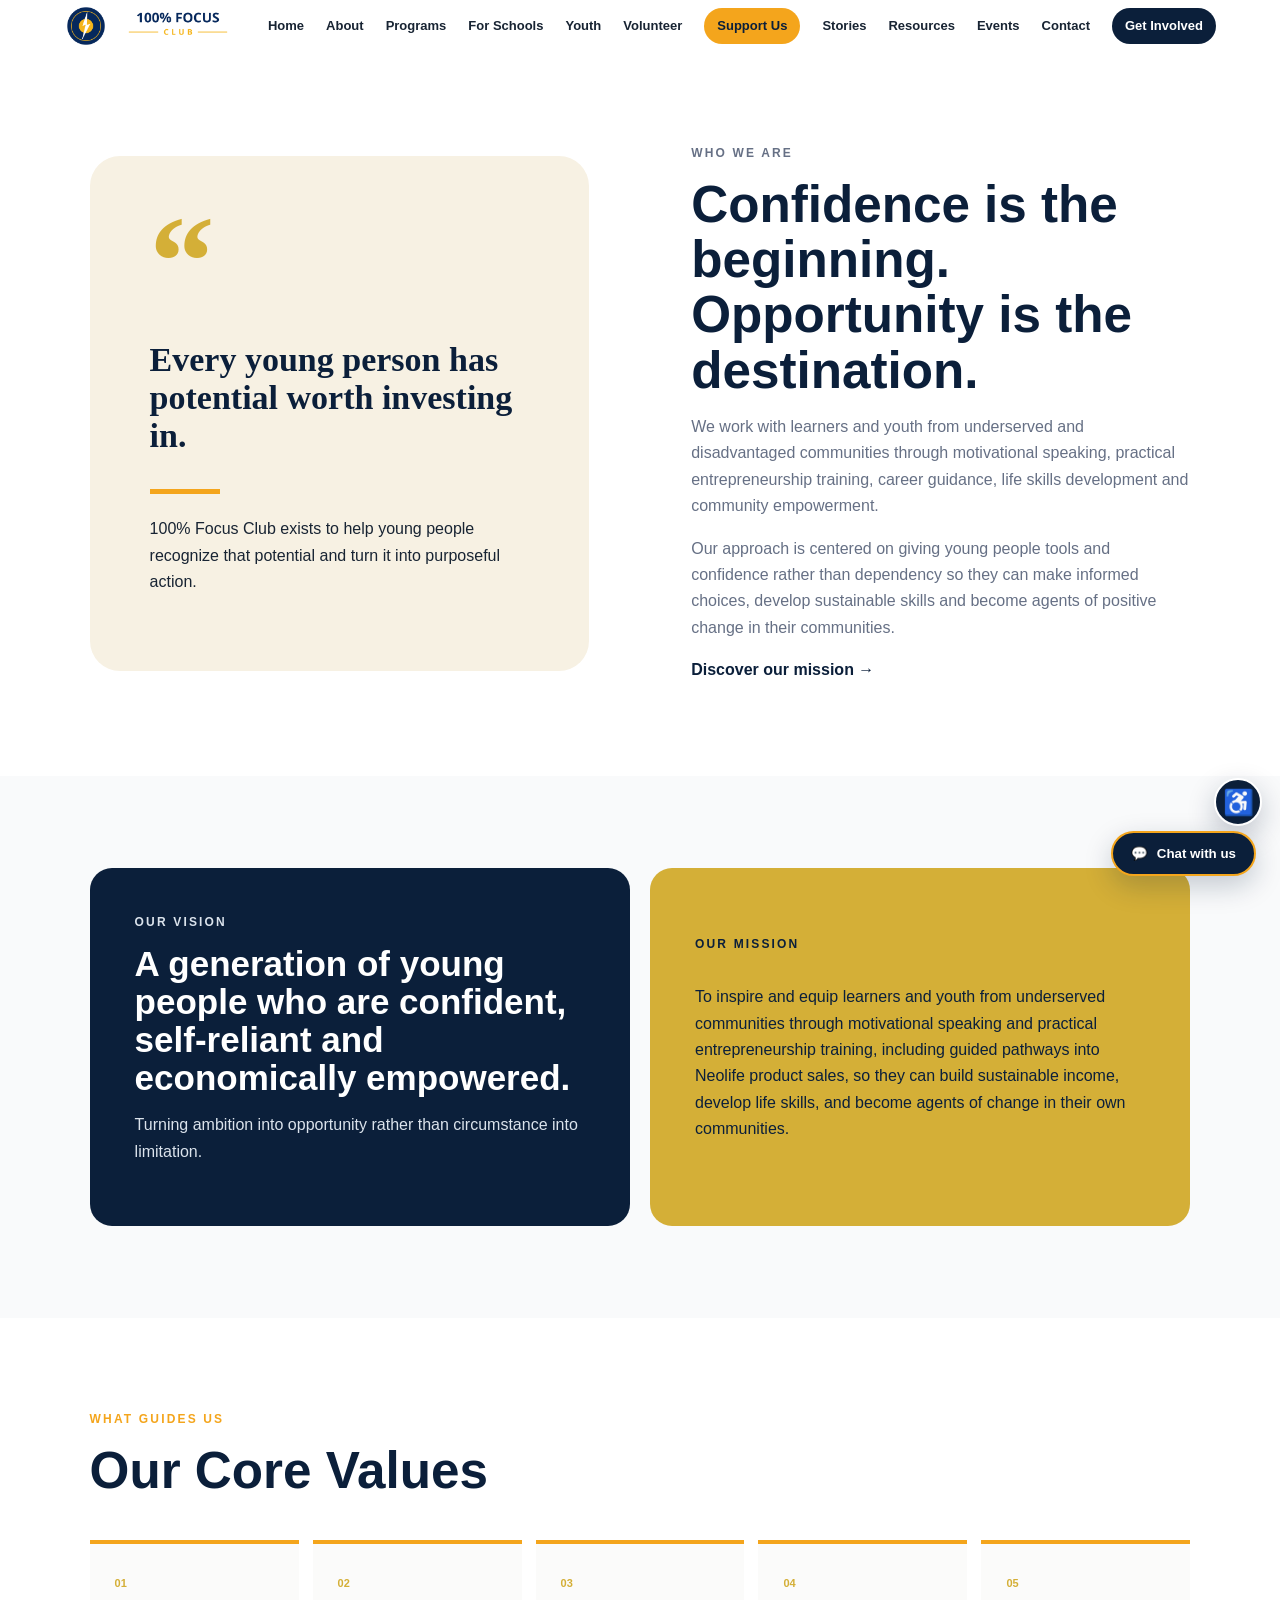
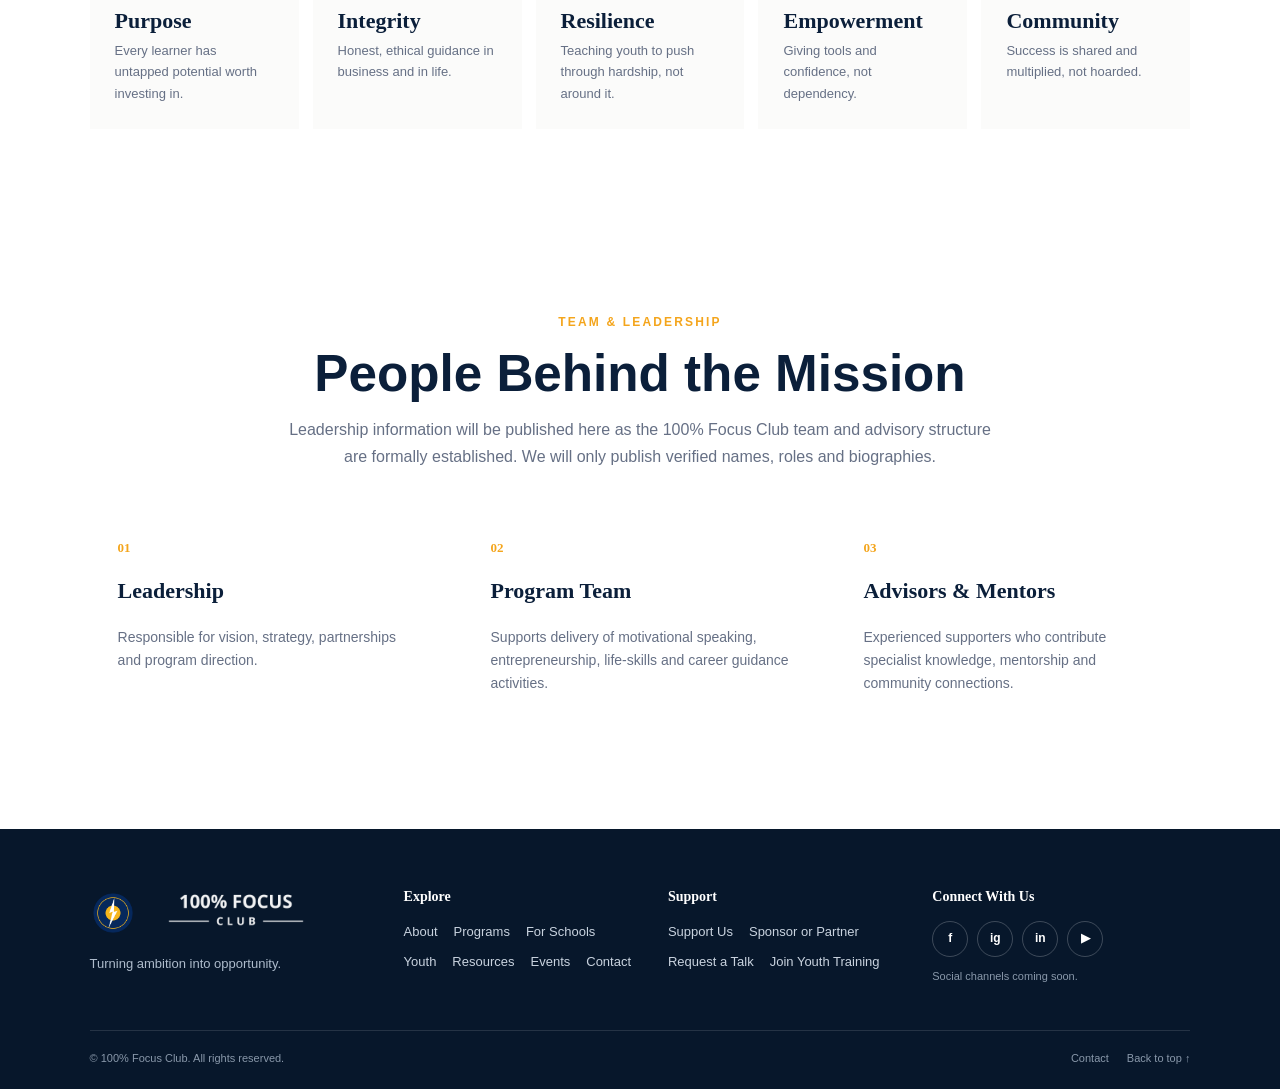
==== about.html @ a6eca2b7 "Add official Facebook profile link" ====
<!doctype html><html lang="en"><head><meta charset="utf-8"><meta name="viewport" content="width=device-width, initial-scale=1"><meta name="description" content="Learn about 100% Focus Club, our vision, mission and values, and how we support learners and youth from underserved communities."><meta name="theme-color" content="#0B1F3A"><meta name="robots" content="index,follow"><link rel="canonical" href="https://100percentfocusclub.org/about"><meta property="og:type" content="website"><meta property="og:site_name" content="100% Focus Club"><meta property="og:title" content="About 100% Focus Club | Vision, Mission &amp; Values"><meta property="og:description" content="Learn about 100% Focus Club, our vision, mission and values, and how we support learners and youth from underserved communities."><meta property="og:url" content="https://100percentfocusclub.org/about"><meta property="og:image" content="https://100percentfocusclub.org/100_Focus_Club_Emblem_Transparent.png"><meta property="og:image:alt" content="100% Focus Club emblem"><meta name="twitter:card" content="summary"><meta name="twitter:title" content="About 100% Focus Club | Vision, Mission &amp; Values"><meta name="twitter:description" content="Learn about 100% Focus Club, our vision, mission and values, and how we support learners and youth from underserved communities."><meta name="twitter:image" content="https://100percentfocusclub.org/100_Focus_Club_Emblem_Transparent.png"><meta name="robots" content="index,follow"><link rel="canonical" href="https://100percentfocusclub.org/about"><meta property="og:type" content="website"><meta property="og:site_name" content="100% Focus Club"><meta property="og:title" content="About 100% Focus Club | Vision, Mission &amp; Values"><meta property="og:description" content="Learn about 100% Focus Club, our vision, mission and values, and how we support learners and youth from underserved communities."><meta property="og:url" content="https://100percentfocusclub.org/about"><meta property="og:image" content="https://100percentfocusclub.org/100_Focus_Club_Emblem_Transparent.png"><meta property="og:image:alt" content="100% Focus Club emblem"><meta name="twitter:card" content="summary"><meta name="twitter:title" content="About 100% Focus Club | Vision, Mission &amp; Values"><meta name="twitter:description" content="Learn about 100% Focus Club, our vision, mission and values, and how we support learners and youth from underserved communities."><meta name="twitter:image" content="https://100percentfocusclub.org/100_Focus_Club_Emblem_Transparent.png"><link rel="stylesheet" href="/styles.css"><link rel="icon" type="image/png" href="/100_Focus_Club_Emblem_Transparent.png"><link rel="apple-touch-icon" href="/100_Focus_Club_Emblem_Transparent.png"><title>About 100% Focus Club | Vision, Mission & Values</title></head><body><a class="skip-link" href="#main-content">Skip to main content</a><header class="site-header" id="top"><a class="brand" href="/" aria-label="100% Focus Club home"><img class="brand-emblem" src="/100_Focus_Club_Emblem_Transparent.png" alt="" /><span class="brand-wordmark"><img src="/100_Focus_Club_Wordmark_Transparent.png" alt="100% Focus Club" /></span></a><button class="menu-toggle" aria-label="Open navigation" aria-expanded="false">☰</button><nav class="nav" aria-label="Primary navigation"><a href="/">Home</a><a href="/about">About</a><a href="/programs">Programs</a><a href="/schools">For Schools</a><a href="/youth">Youth</a><a href="/volunteer">Volunteer</a><a class="nav-support" href="/support">Support Us</a><a href="/stories">Stories</a><a href="/resources">Resources</a><a href="/events">Events</a><a href="/contact">Contact</a><a class="nav-cta" href="/contact">Get Involved</a></nav></header><main id="main-content" tabindex="-1"><section class="about section" id="about">
  <div class="about-visual"><div class="quote-mark">“</div><h3>Every young person has potential worth investing in.</h3><div class="accent-line"></div><p>100% Focus Club exists to help young people recognize that potential and turn it into purposeful action.</p></div>
  <div class="about-copy"><p class="eyebrow">WHO WE ARE</p><h2>Confidence is the beginning. Opportunity is the destination.</h2><p>We work with learners and youth from underserved and disadvantaged communities through motivational speaking, practical entrepreneurship training, career guidance, life skills development and community empowerment.</p><p>Our approach is centered on giving young people tools and confidence rather than dependency so they can make informed choices, develop sustainable skills and become agents of positive change in their communities.</p><a class="text-link" href="#mission">Discover our mission →</a></div>
</section><section class="mission section" id="mission">
  <div class="mission-card"><p class="eyebrow">OUR VISION</p><h2>A generation of young people who are confident, self-reliant and economically empowered.</h2><p>Turning ambition into opportunity rather than circumstance into limitation.</p></div>
  <div class="mission-card gold"><p class="eyebrow">OUR MISSION</p><p>To inspire and equip learners and youth from underserved communities through motivational speaking and practical entrepreneurship training, including guided pathways into Neolife product sales, so they can build sustainable income, develop life skills, and become agents of change in their own communities.</p></div>
</section><section class="values section"><div class="section-heading"><p class="eyebrow">WHAT GUIDES US</p><h2>Our Core Values</h2></div><div class="value-grid"><div><span>01</span><h3>Purpose</h3><p>Every learner has untapped potential worth investing in.</p></div><div><span>02</span><h3>Integrity</h3><p>Honest, ethical guidance in business and in life.</p></div><div><span>03</span><h3>Resilience</h3><p>Teaching youth to push through hardship, not around it.</p></div><div><span>04</span><h3>Empowerment</h3><p>Giving tools and confidence, not dependency.</p></div><div><span>05</span><h3>Community</h3><p>Success is shared and multiplied, not hoarded.</p></div></div></section><section class="section" id="team"><div class="section-heading centered"><p class="eyebrow">TEAM &amp; LEADERSHIP</p><h2>People Behind the Mission</h2><p>Leadership information will be published here as the 100% Focus Club team and advisory structure are formally established. We will only publish verified names, roles and biographies.</p></div><div class="program-grid"><article><div class="program-number">01</div><h3>Leadership</h3><p>Responsible for vision, strategy, partnerships and program direction.</p></article><article><div class="program-number">02</div><h3>Program Team</h3><p>Supports delivery of motivational speaking, entrepreneurship, life-skills and career guidance activities.</p></article><article><div class="program-number">03</div><h3>Advisors &amp; Mentors</h3><p>Experienced supporters who contribute specialist knowledge, mentorship and community connections.</p></article></div></section></main><div class="accessibility-widget" aria-label="Accessibility tools">
  <button class="accessibility-toggle" type="button" aria-label="Open accessibility options" aria-expanded="false" aria-controls="accessibility-panel" title="Accessibility options">♿</button>
  <div class="accessibility-panel" id="accessibility-panel" role="dialog" aria-modal="false" aria-labelledby="accessibility-title" hidden>
    <div class="accessibility-panel-header">
      <strong id="accessibility-title">Accessibility options</strong>
      <button type="button" class="accessibility-close" aria-label="Close accessibility options">×</button>
    </div>
    <p id="accessibility-help">Choose display settings that make the website easier for you to read and use. Your choices are saved on this device.</p>
    <div class="accessibility-controls">
      <button type="button" data-a11y="text-larger" aria-pressed="false">Larger text</button>
      <button type="button" data-a11y="high-contrast" aria-pressed="false">High contrast</button>
      <button type="button" data-a11y="underline-links" aria-pressed="false">Underline links</button>
      <button type="button" data-a11y="reduce-motion" aria-pressed="false">Reduce motion</button>
      <button type="button" data-a11y="text-spacing" aria-pressed="false">Text spacing</button>
      <button type="button" data-a11y="grayscale" aria-pressed="false">Grayscale</button>
      <button type="button" data-a11y="large-cursor" aria-pressed="false">Large cursor</button>
      <button type="button" data-a11y="focus-highlight" aria-pressed="false">Focus highlight</button>
      <button type="button" data-a11y="reset">Reset all</button>
    </div>
  </div>
</div><a class="floating-support" href="/support" aria-label="Support 100% Focus Club">Support Us</a><footer><div class="footer-main"><div class="footer-brand"><div class="footer-logo"><img class="footer-emblem" src="100_Focus_Club_Emblem_Transparent.png" alt="" aria-hidden="true"><img class="footer-wordmark" src="100_Focus_Club_Wordmark_Transparent.png" alt="100% Focus Club"></div><p>Turning ambition into opportunity.</p></div><div class="footer-column"><h3>Explore</h3><div class="footer-links"><a href="/about">About</a><a href="/programs">Programs</a><a href="/schools">For Schools</a><a href="/youth">Youth</a><a href="/resources">Resources</a><a href="/events">Events</a><a href="/contact">Contact</a></div></div><div class="footer-column"><h3>Support</h3><div class="footer-links"><a href="/support">Support Us</a><a href="/support">Sponsor or Partner</a><a href="/schools">Request a Talk</a><a href="/youth">Join Youth Training</a></div></div><div class="footer-column social-column"><h3>Connect With Us</h3><div class="social-links" aria-label="Social media"><a href="https://www.facebook.com/profile.php?id=61593097517740" aria-label="Facebook" target="_blank" rel="noopener noreferrer">f</a><a href="#" aria-label="Instagram">ig</a><a href="#" aria-label="LinkedIn">in</a><a href="#" aria-label="YouTube">▶</a></div><p class="social-note">Social channels coming soon.</p></div></div><div class="footer-bottom"><span>© 100% Focus Club. All rights reserved.</span><div><a href="/contact">Contact</a><a href="/">Back to top ↑</a></div></div></footer><script src="/script.js"></script></body></html>
---- styles.css ----
:root{--navy:#0B1F3A;--navy2:#132E50;--amber:#F4A51C;--gold:#D4AF37;--cream:#F7F1E3;--white:#fff;--ink:#182433;--muted:#667085;--line:#e7e0d3;--radius:22px;--shadow:0 18px 50px rgba(11,31,58,.10)}*{box-sizing:border-box}html{scroll-behavior:smooth;overflow-x:clip}body{margin:0;max-width:100%;overflow-x:clip;font-family:Inter,Arial,sans-serif;color:var(--ink);background:#fff;line-height:1.65}a{text-decoration:none;color:inherit}.site-header{position:sticky;top:0;z-index:20;display:flex;align-items:center;justify-content:space-between;padding:4px 5vw;background:rgba(255,255,255,.96);backdrop-filter:blur(14px);border-bottom:0}.brand{display:flex;align-items:center;gap:4px;min-width:0}.brand-wordmark{display:flex;align-items:center}.brand-wordmark img{width:132px;height:auto;display:block}.brand-emblem{width:44px;height:44px;object-fit:contain;display:block}.nav{display:flex;align-items:center;gap:22px;font-size:13px;font-weight:600}.nav a:hover{color:var(--amber)}.nav-support{padding:7px 13px;background:var(--amber);color:var(--navy)!important;border-radius:999px}.nav-support:hover{color:var(--navy)!important;box-shadow:0 6px 16px rgba(244,165,28,.28)}.nav-cta{padding:7px 13px;background:var(--navy);color:#fff!important;border-radius:999px}.menu-toggle{display:none;border:0;background:none;font-size:25px;color:var(--navy)}.hero{min-height:690px;padding:75px 7vw 70px;display:grid;grid-template-columns:1.08fr .92fr;align-items:center;gap:5vw;background:linear-gradient(135deg,var(--cream) 0%,#fff 65%);overflow:hidden}.eyebrow{font-size:12px;letter-spacing:.18em;font-weight:800;color:var(--amber);margin:0 0 13px}.hero h1,.section h2{font-family:Montserrat,Inter,sans-serif;color:var(--navy);line-height:1.08;margin:0}.hero h1{font-size:clamp(48px,6vw,84px);letter-spacing:-.04em}.hero h1 span{color:var(--amber)}.hero-text{max-width:650px;font-size:18px;color:#4f5d70;margin:24px 0}.hero-actions{display:flex;flex-wrap:wrap;gap:12px}.btn{display:inline-flex;align-items:center;justify-content:center;border:0;cursor:pointer;font:700 14px Inter;padding:14px 20px;border-radius:999px;transition:.2s transform,.2s box-shadow}.btn:hover{transform:translateY(-2px);box-shadow:0 10px 25px rgba(11,31,58,.14)}.btn-primary{background:var(--navy);color:#fff}.btn-secondary{background:var(--amber);color:var(--navy)}.btn-outline{border:2px solid var(--navy);color:var(--navy);background:transparent}.btn-cream{background:var(--cream);color:var(--navy)}.btn-gold{background:var(--gold);color:var(--navy)}.btn-outline-light{border:2px solid rgba(255,255,255,.7);color:#fff}.hero-note{font-size:12px;color:#788494;margin-top:18px}.hero-art{position:relative;min-height:480px;display:grid;place-items:center}.hero-art>img{position:relative;width:min(65%,370px);z-index:2;filter:drop-shadow(0 20px 25px rgba(11,31,58,.15))}.ring{position:absolute;border-radius:50%;border:1px solid rgba(212,175,55,.35)}.ring-one{width:470px;height:470px}.ring-two{width:350px;height:350px;border-color:rgba(244,165,28,.35)}.impact-badge{position:absolute;z-index:3;right:5%;bottom:9%;background:var(--navy);color:#fff;border-radius:18px;padding:16px 20px;box-shadow:var(--shadow);display:flex;gap:12px;align-items:center}.impact-badge strong{font:800 30px Montserrat;color:var(--amber)}.impact-badge span{font-size:10px;line-height:1.3;letter-spacing:.12em}.section{padding:92px 7vw}.section-heading{max-width:720px;margin-bottom:42px}.centered{text-align:center;margin-left:auto;margin-right:auto}.section h2{font-size:clamp(34px,4vw,55px)}.section-heading>p:last-child{color:var(--muted)}.pathways{background:var(--navy);color:#fff}.pathways h2{color:#fff}.pathways .section-heading>p:last-child{color:#c6cfda}.path-grid{display:grid;grid-template-columns:repeat(3,1fr);gap:20px}.path-card{padding:32px;border-radius:var(--radius);min-height:340px;display:flex;flex-direction:column;box-shadow:0 16px 40px rgba(0,0,0,.13)}.path-card.school{background:#fff;color:var(--ink)}.path-card.youth{background:var(--amber);color:var(--navy)}.path-card.support{background:var(--cream);color:var(--ink)}.path-icon{font:800 14px Montserrat;letter-spacing:.1em;opacity:.55}.card-kicker{font-size:11px;letter-spacing:.15em;font-weight:800;margin-top:50px}.path-card h3{font:700 27px Montserrat;line-height:1.15;margin:7px 0 12px}.path-card p:not(.card-kicker){font-size:14px;opacity:.82}.path-card a{font-weight:800;margin-top:auto}.path-card a span{margin-left:8px}.support-spotlight{display:grid;grid-template-columns:1.05fr .95fr;gap:45px;align-items:center;background:var(--cream)}.support-spotlight-copy{max-width:650px}.support-spotlight-copy h2{margin-bottom:18px}.support-spotlight-copy>p:not(.eyebrow){color:var(--muted);margin-bottom:25px}.support-options{display:grid;grid-template-columns:1fr;gap:12px}.support-options>div{background:#fff;border-left:4px solid var(--amber);padding:18px 20px;border-radius:14px;box-shadow:0 10px 28px rgba(11,31,58,.07)}.support-options span{font:800 11px Montserrat;color:var(--gold)}.support-options h3{font:700 18px Montserrat;color:var(--navy);margin:5px 0}.support-options p{font-size:13px;color:var(--muted);margin:0}.about{display:grid;grid-template-columns:1fr 1fr;gap:8vw;align-items:center}.about-visual{background:var(--cream);border-radius:30px;padding:60px;min-height:410px;position:relative;overflow:hidden}.quote-mark{font:900 130px Georgia;color:var(--gold);line-height:.7}.about-visual h3{font:700 34px Montserrat;color:var(--navy);max-width:480px}.accent-line{width:70px;height:5px;background:var(--amber);margin:22px 0}.about-copy p{color:var(--muted)}.text-link{font-weight:800;color:var(--navy)}.mission{display:grid;grid-template-columns:1fr 1fr;gap:20px;background:#f9fafb}.mission-card{padding:45px;background:var(--navy);color:#fff;border-radius:var(--radius)}.mission-card h2{color:#fff;font-size:35px}.mission-card p{color:#dbe3ec}.mission-card.gold{background:var(--gold);color:var(--navy);display:flex;flex-direction:column;justify-content:center}.mission-card.gold p{color:var(--navy)}.values{background:#fff}.value-grid{display:grid;grid-template-columns:repeat(5,1fr);gap:14px}.value-grid>div{padding:25px;border-top:4px solid var(--amber);background:#fbfbfa}.value-grid span{font-size:11px;font-weight:800;color:var(--gold)}.value-grid h3{font:700 22px Montserrat;color:var(--navy);margin:12px 0 6px}.value-grid p{font-size:13px;color:var(--muted);margin:0}.programs{background:var(--cream)}.program-grid{display:grid;grid-template-columns:repeat(3,1fr);gap:18px}.program-grid article{background:#fff;padding:28px;border-radius:18px;min-height:220px}.program-number{font:800 13px Montserrat;color:var(--amber)}.program-grid h3{font:700 22px Montserrat;color:var(--navy)}.program-grid p{font-size:14px;color:var(--muted)}.how{background:#fff}.steps{display:grid;grid-template-columns:repeat(3,1fr);gap:20px}.steps>div{padding:30px;border-left:3px solid var(--amber);background:#fafafa}.steps b{font:800 28px Montserrat;color:var(--gold)}.steps h3{font:700 24px Montserrat;color:var(--navy);margin:10px 0}.steps p{color:var(--muted)}.impact{display:grid;grid-template-columns:1fr 1fr;gap:5vw;background:var(--navy);color:#fff;align-items:center}.impact h2{color:#fff}.impact p:not(.eyebrow){color:#c7d1dc}.impact-boxes{display:grid;grid-template-columns:repeat(3,1fr);gap:10px}.impact-boxes div{padding:25px 12px;text-align:center;border:1px solid rgba(255,255,255,.13);border-radius:15px}.impact-boxes strong{display:block;font:800 36px Montserrat;color:var(--amber)}.impact-boxes span{font-size:11px;color:#d7dfe7}.forms{background:#f9fafb}.form-grid{display:grid;grid-template-columns:repeat(3,minmax(0,1fr));gap:24px;align-items:stretch;width:100%}.form-grid .interest-form{min-width:0}.interest-form,.contact-form{background:#fff;padding:28px;border-radius:20px;box-shadow:var(--shadow);display:flex;flex-direction:column;gap:12px}.interest-form h3{font:700 21px Montserrat;color:var(--navy);margin:0 0 8px}.interest-form input,.interest-form select,.interest-form textarea,.contact-form input,.contact-form textarea{width:100%;border:1px solid #dfe4ea;border-radius:12px;padding:13px 14px;font:14px Inter;background:#fff}.interest-form textarea,.contact-form textarea{min-height:105px;resize:vertical}.consent{font-size:11px;color:var(--muted);display:flex;gap:8px;align-items:flex-start}.consent input{margin-top:3px}.form-status{font-size:12px;min-height:18px;margin:0}.cta{background:var(--amber);display:flex;justify-content:space-between;align-items:center;gap:30px}.cta h2{max-width:700px}.cta-actions{display:flex;flex-wrap:wrap;justify-content:flex-end;gap:10px}.contact{display:grid;grid-template-columns:1fr 1fr;gap:7vw}.contact-form{box-shadow:none;border:1px solid var(--line)}.floating-support{display:none}.partners{background:#fff}.partner-grid{display:grid;grid-template-columns:repeat(4,1fr);gap:16px}.partner-card{padding:28px 24px;border:1px solid var(--line);border-radius:18px;background:#fbfbfa;min-height:210px}.partner-card span{font:800 12px Montserrat;color:var(--gold)}.partner-card h3{font:700 20px Montserrat;color:var(--navy);margin:12px 0 8px}.partner-card p{font-size:13px;color:var(--muted);margin:0}.partners-action{text-align:center;margin-top:30px}footer{background:#07172b;color:#c9d3df;padding:58px 7vw 22px}.footer-main{max-width:1400px;margin:0 auto;display:grid;grid-template-columns:1.4fr 1.15fr 1.15fr 1.3fr;gap:36px;align-items:start;text-align:left}.footer-brand{min-width:0;display:flex;flex-direction:column;align-items:flex-start;padding-right:12px}.footer-logo{display:flex;align-items:center;justify-content:flex-start;gap:10px}.footer-wordmark{width:180px;filter:brightness(0) invert(1);opacity:.95}.footer-emblem{width:46px;height:46px;object-fit:contain}.footer-brand p{font-size:13px;color:#aebccc;margin-top:14px}.footer-column{display:flex;flex-direction:column;align-items:flex-start;min-width:0}.footer-column h3{font:700 14px Montserrat;color:#fff;margin:2px 0 16px}.footer-links{display:flex;flex-direction:row;flex-wrap:wrap;align-items:center;gap:8px 16px;font-size:13px}.footer-links a:hover{color:var(--amber)}.social-links{display:flex;justify-content:flex-start;gap:9px}.social-links a{width:36px;height:36px;border:1px solid rgba(255,255,255,.22);border-radius:50%;display:grid;place-items:center;font-size:12px;font-weight:800;color:#fff}.social-links a:hover{background:var(--amber);border-color:var(--amber);color:var(--navy)}.social-note{font-size:11px;color:#8998aa;margin:10px 0 0}.footer-bottom{max-width:1400px;margin:42px auto 0;padding-top:18px;border-top:1px solid rgba(255,255,255,.12);display:flex;justify-content:space-between;align-items:center;gap:20px;font-size:11px;color:#8998aa}.footer-bottom div{display:flex;gap:18px}.footer-bottom a:hover{color:var(--amber)}@media(max-width:850px){
.nav{gap:13px}
.support-spotlight{grid-template-columns:1fr}
.support-options{grid-template-columns:repeat(3,1fr)}
.nav a{font-size:12px}
.hero{grid-template-columns:1fr}
.hero-art{min-height:380px}
.path-grid,.program-grid{grid-template-columns:1fr 1fr}
.value-grid{grid-template-columns:repeat(3,1fr)}
.about,.mission,.impact,.contact{grid-template-columns:1fr}
.impact-boxes{max-width:650px}
.cta{display:block}
.cta-actions{justify-content:flex-start;margin-top:25px}
.footer-main{grid-template-columns:1fr 1fr}
.footer-bottom{margin-top:30px}
}

@media(max-width:720px){
.site-header{padding:6px 5vw}
.nav-support{padding:10px 14px;text-align:center}
.floating-support{display:flex;position:fixed;right:16px;bottom:16px;z-index:30;background:var(--amber);color:var(--navy);font-weight:800;font-size:13px;padding:12px 17px;border-radius:999px;box-shadow:0 10px 28px rgba(11,31,58,.22);border:2px solid #fff}
.floating-support:hover{color:var(--navy)}
.brand-wordmark img{width:112px}
.brand-emblem{width:36px;height:36px}
.menu-toggle{display:block}
.nav{display:none;position:absolute;top:100%;left:0;right:0;background:#fff;padding:18px 5vw;box-shadow:0 15px 25px rgba(0,0,0,.08);flex-direction:column;align-items:stretch}
.nav.open{display:flex}
.nav-cta{text-align:center}
.hero{padding:55px 6vw}
.hero h1{font-size:48px}
.hero-art{min-height:310px}
.ring-one{width:320px;height:320px}
.ring-two{width:245px;height:245px}
.hero-art>img{width:55%}
.impact-badge{right:0;bottom:0}
.section{padding:70px 6vw}
.path-grid,.program-grid,.form-grid,.value-grid,.steps,.impact-boxes{grid-template-columns:1fr}
.path-card{min-height:300px}
.about-visual{padding:35px;min-height:320px}
.mission-card{padding:32px}
.mission-card h2{font-size:30px}
.contact{gap:35px}
footer{padding:42px 6vw 20px}
.footer-main{grid-template-columns:1fr}
.footer-bottom{flex-direction:column;gap:10px;margin-top:28px}
.partner-grid{grid-template-columns:1fr}
}

/* Get Involved: three complete form cards on desktop/laptop, stacked only on small screens */
.form-grid{
display:grid!important;
grid-template-columns:repeat(3,minmax(0,1fr))!important;
gap:24px!important;
align-items:stretch!important;
width:100%!important;
}
.form-grid>.interest-form{
min-width:0!important;
width:100%!important;
}
@media(max-width:720px){
.form-grid{grid-template-columns:1fr!important}
}
/* Stories, photos, videos and blog */
.content-grid{display:grid;grid-template-columns:repeat(3,minmax(0,1fr));gap:24px;margin:28px 0}.content-manage-list{display:grid;grid-template-columns:repeat(2,minmax(0,1fr));gap:16px;margin-top:18px}.content-manage-item{border:1px solid #d9dee7;border-radius:14px;padding:18px;background:#fff}.content-manage-item strong{font:700 18px Montserrat,Inter,sans-serif;color:var(--navy)}.content-type{display:inline-block;margin-left:10px;padding:4px 8px;border-radius:999px;background:#f7f1e3;color:var(--navy);font-size:11px;font-weight:800;text-transform:uppercase}.content-manage-item p{color:var(--muted);font-size:13px}.content-manage-item button{margin-top:6px}@media(max-width:720px){.content-manage-list{grid-template-columns:1fr}}
.content-card{background:#fff;border-radius:18px;overflow:hidden;box-shadow:0 10px 30px rgba(11,31,58,.08);display:flex;flex-direction:column}.content-card-header{padding:18px 22px 12px;border-bottom:1px solid #e7ebf0}.content-card-header .eyebrow{margin:0 0 5px}.content-card-header h3{font:700 20px Montserrat,Inter,sans-serif;color:var(--navy);margin:0;line-height:1.25}.content-card>img{width:100%;height:190px;object-fit:cover}.content-card>div:last-child{padding:22px}.content-card h3{margin:6px 0 10px}.video-frame{aspect-ratio:16/9;background:#0b1f3a}.video-frame iframe{width:100%;height:100%;border:0}.photo-grid{display:grid;grid-template-columns:repeat(4,minmax(0,1fr));gap:18px;margin-top:24px}.photo-grid figure{margin:0;background:#fff;border-radius:14px;overflow:hidden;box-shadow:0 8px 24px rgba(11,31,58,.08)}.photo-title{font:700 18px Montserrat,Inter,sans-serif;color:var(--navy);margin:0;padding:16px 14px 10px;line-height:1.25}.photo-grid figcaption{padding:0 14px 14px;font-size:13px;color:var(--muted)}.photo-grid img{display:block;width:100%;height:auto;max-height:520px;aspect-ratio:auto;object-fit:contain;background:#f7f1e3}.photo-grid figcaption{padding:10px 12px;font-weight:700;font-size:14px}@media(max-width:850px){.content-grid{grid-template-columns:1fr 1fr}.photo-grid{grid-template-columns:repeat(2,1fr)}}@media(max-width:720px){.content-grid,.photo-grid{grid-template-columns:1fr}.support-options{grid-template-columns:1fr!important}.support-options>div{width:100%;min-width:0;box-sizing:border-box}.support-options h3,.support-options p{overflow-wrap:anywhere}}

/* Clear header destinations for Support and Volunteer */
.volunteer{background:#f9fafb}
.volunteer-card{display:grid;grid-template-columns:1fr 1fr;gap:48px;align-items:center;max-width:1200px;margin:0 auto}
.volunteer-copy{max-width:620px}
.volunteer-copy p:not(.eyebrow){color:var(--muted)}
.volunteer-form{box-shadow:var(--shadow)}
@media(max-width:850px){.volunteer-card{grid-template-columns:1fr;gap:28px}}

/* Dedicated donor/supporter pathway */
.support-us{background:var(--navy);color:#fff}
.support-us .section-heading h2{color:#fff}
.support-us .section-heading>p:last-child{color:#c7d1dc}
.support-us-grid{display:grid;grid-template-columns:repeat(5,minmax(0,1fr));gap:14px}
.support-us-grid article{background:#fff;color:var(--ink);padding:24px 20px;border-radius:18px;min-height:190px;border-top:4px solid var(--amber)}
.support-us-grid span{font:800 11px Montserrat;color:var(--gold)}
.support-us-grid h3{font:700 18px Montserrat;color:var(--navy);margin:10px 0 8px;line-height:1.2}
.support-us-grid p{font-size:13px;color:var(--muted);margin:0}
.support-us-action{text-align:center;margin-top:34px}
.support-us-action p{font:700 18px Montserrat;margin:0 0 14px}
@media(max-width:1100px){.support-us-grid{grid-template-columns:repeat(3,minmax(0,1fr))}}
@media(max-width:720px){.support-us-grid{grid-template-columns:1fr}.support-us-grid article{min-height:auto}}


/* Future donation/payment options */
.donate-options{background:var(--cream)}
.donate-grid{display:grid;grid-template-columns:repeat(4,minmax(0,1fr));gap:18px}
.donate-card{background:#fff;padding:28px 24px;border-radius:18px;min-height:245px;box-shadow:0 10px 28px rgba(11,31,58,.07);display:flex;flex-direction:column;border-top:4px solid var(--amber)}
.donate-icon{font:800 11px Montserrat;color:var(--gold);letter-spacing:.08em}
.donate-card h3{font:700 21px Montserrat;color:var(--navy);margin:12px 0 8px}
.donate-card p{font-size:13px;color:var(--muted);margin:0}
.payment-status{display:inline-block;margin-top:auto;align-self:flex-start;padding:6px 10px;border-radius:999px;background:#f7f1e3;color:var(--navy);font-size:11px;font-weight:800;text-transform:uppercase;letter-spacing:.05em}
.donate-note{max-width:760px;margin:28px auto 0;text-align:center;padding:24px;background:#fff;border-radius:18px;border:1px solid var(--line)}
.donate-note strong{font:700 18px Montserrat;color:var(--navy)}
.donate-note p{color:var(--muted);margin:7px 0 16px;font-size:13px}
@media(max-width:1100px){.donate-grid{grid-template-columns:repeat(2,minmax(0,1fr))}}
@media(max-width:720px){.donate-grid{grid-template-columns:1fr}.donate-card{min-height:210px}}

/* Donation option actions */
.btn-payment{width:100%;margin-top:auto;background:#eef1f5;color:#667085;cursor:not-allowed;box-shadow:none}
.btn-payment:hover{transform:none;box-shadow:none}
.donate-card{min-height:285px}

/* Donation flow */
.donation-options-hidden{display:none}.donation-options-hidden.is-visible{display:block}

/* Payment choices stay quietly inside the donor/support form */
.sponsor-payment-options{margin:8px 0 0;padding:18px;border:1px solid var(--line);border-radius:14px;background:#fbfbfa}
.sponsor-payment-options legend{padding:0 6px;font:700 16px Montserrat,Inter,sans-serif;color:var(--navy)}
.payment-intro{margin:2px 0 12px;font-size:12px;color:var(--muted)}
.sponsor-payment-options .donate-grid{grid-template-columns:1fr 1fr;gap:10px}
.sponsor-payment-options .donate-card{min-height:0;padding:14px;border:1px solid var(--line);border-top:2px solid var(--amber);border-radius:12px;box-shadow:none}
.sponsor-payment-options .donate-card h3{font-size:15px;margin:7px 0 5px}
.sponsor-payment-options .donate-card p{font-size:12px;line-height:1.45}
.sponsor-payment-options .donate-icon{font-size:10px}
.sponsor-payment-options .btn-payment{font-size:11px;padding:9px 10px;margin-top:10px}
.donation-options-hidden{display:none}
.donation-options-hidden.is-visible{display:block}
@media(max-width:720px){.sponsor-payment-options .donate-grid{grid-template-columns:1fr}}


/* Active section navigation */
.nav a.active{
  color:var(--navy);
  font-weight:800;
  position:relative;
  box-shadow:none;
}
.nav a.active:not(.nav-support):not(.nav-cta)::after{
  content:"";
  position:absolute;
  left:0;
  right:0;
  bottom:-7px;
  height:3px;
  background:var(--amber);
  border-radius:3px;
}
.nav a.nav-support.active,
.nav a.nav-cta.active{
  box-shadow:none;
}
@media(max-width:720px){
  .nav a.active{
    background:#f7f1e3;
    box-shadow:inset 4px 0 0 var(--amber);
    color:var(--navy);
  }
  .nav a.nav-support.active{
    background:var(--amber);
    box-shadow:none;
  }
}


/* Accessibility options */

.accessibility-widget{position:fixed;right:18px;bottom:74px;z-index:50;font-family:Inter,Arial,sans-serif}
.accessibility-toggle{width:48px;height:48px;border:2px solid #fff;border-radius:50%;background:var(--navy);color:#fff;font-size:25px;line-height:1;display:grid;place-items:center;cursor:pointer;box-shadow:0 10px 28px rgba(11,31,58,.24)}
.accessibility-toggle:hover,.accessibility-toggle:focus-visible{background:var(--amber);color:var(--navy);outline:3px solid rgba(244,165,28,.35);outline-offset:2px}
.accessibility-panel{position:absolute;right:0;bottom:58px;width:min(330px,calc(100vw - 32px));padding:18px;background:#fff;color:var(--navy);border:1px solid rgba(11,31,58,.15);border-radius:16px;box-shadow:0 18px 45px rgba(11,31,58,.2)}
.accessibility-panel[hidden]{display:none}
.accessibility-panel-header{display:flex;align-items:center;justify-content:space-between;gap:12px;font:700 17px Montserrat,Inter,sans-serif}
.accessibility-close{border:0;background:transparent;color:var(--navy);font-size:25px;cursor:pointer;line-height:1}
.accessibility-panel>p{font-size:12px;color:var(--muted);line-height:1.5;margin:8px 0 14px}
.accessibility-controls{display:grid;grid-template-columns:1fr 1fr;gap:8px}
.accessibility-controls button{border:1px solid #d7dce3;background:#f8fafc;color:var(--navy);border-radius:10px;padding:10px 9px;font:700 12px Inter;cursor:pointer}
.accessibility-controls button:hover,.accessibility-controls button:focus-visible{border-color:var(--amber);background:var(--cream);outline:2px solid rgba(244,165,28,.25);outline-offset:1px}
.accessibility-controls button[data-active="true"]{background:var(--navy);color:#fff;border-color:var(--navy)}
body.a11y-larger-text{font-size:112.5%}
body.a11y-larger-text .hero h1{font-size:clamp(54px,6.7vw,94px)}
body.a11y-larger-text .hero-text{font-size:20px}
body.a11y-larger-text .section h2{font-size:clamp(38px,4.4vw,61px)}
body.a11y-high-contrast{--muted:#263548;--line:#7d8794}
body.a11y-high-contrast .section-heading>p:last-child,
body.a11y-high-contrast .hero-text,
body.a11y-high-contrast .about-copy p,
body.a11y-high-contrast .path-card p:not(.card-kicker),
body.a11y-high-contrast .program-grid p,
body.a11y-high-contrast .steps p,
body.a11y-high-contrast .support-options p,
body.a11y-high-contrast .support-us-grid p,
body.a11y-high-contrast .partner-card p,
body.a11y-high-contrast .donate-card p{color:#17212d}
body.a11y-high-contrast a{ text-decoration-thickness:2px }
body.a11y-underline-links a{text-decoration:underline;text-decoration-thickness:2px;text-underline-offset:3px}
body.a11y-reduce-motion *,body.a11y-reduce-motion *::before,body.a11y-reduce-motion *::after{animation-duration:.01ms!important;animation-iteration-count:1!important;scroll-behavior:auto!important;transition-duration:.01ms!important}
@media(max-width:720px){
  .accessibility-widget{right:16px;bottom:70px}
  .accessibility-toggle{width:46px;height:46px}
}
@media(prefers-reduced-motion:reduce){
  html{scroll-behavior:auto!important}
}

/* Extended accessibility display modes */
body.a11y-text-spacing{letter-spacing:.04em;word-spacing:.12em;line-height:1.85}
body.a11y-text-spacing p,body.a11y-text-spacing li,body.a11y-text-spacing label{line-height:1.9}
body.a11y-grayscale{filter:grayscale(1)}
body.a11y-focus-highlight :focus-visible{outline:4px solid var(--amber)!important;outline-offset:4px!important}


/* Accessibility foundations */
.skip-link{position:fixed;left:16px;top:-100px;z-index:100;background:var(--navy);color:#fff;padding:12px 16px;border-radius:0 0 10px 10px;font-weight:800;text-decoration:none;box-shadow:0 8px 20px rgba(0,0,0,.2)}
.skip-link:focus{top:0;outline:3px solid var(--amber);outline-offset:2px}
main:focus{outline:none}
button:disabled{opacity:.65;cursor:not-allowed}
@media (prefers-reduced-motion:reduce){html{scroll-behavior:auto!important}}
body.a11y-large-cursor,body.a11y-large-cursor *{cursor:url("data:image/svg+xml,%3Csvg xmlns='http://www.w3.org/2000/svg' width='32' height='32' viewBox='0 0 32 32'%3E%3Cpath d='M4 2l21 17-9 1 5 9-5 3-5-10-6 6z' fill='white' stroke='%230B1F3A' stroke-width='2'/%3E%3C/svg%3E") 4 2,auto!important}
body.a11y-large-cursor a,body.a11y-large-cursor button,body.a11y-large-cursor input,body.a11y-large-cursor select,body.a11y-large-cursor textarea{cursor:url("data:image/svg+xml,%3Csvg xmlns='http://www.w3.org/2000/svg' width='32' height='32' viewBox='0 0 32 32'%3E%3Cpath d='M4 2l21 17-9 1 5 9-5 3-5-10-6 6z' fill='%23F4A51C' stroke='%230B1F3A' stroke-width='2'/%3E%3C/svg%3E") 4 2,pointer!important}
body.a11y-focus-highlight :focus-visible{outline:4px solid var(--amber)!important;outline-offset:4px!important}
.accessibility-controls button[data-active="true"]{box-shadow:0 0 0 3px rgba(244,165,28,.3)}

/* Professional dedicated-form layout */
.forms .section-heading{max-width:780px;margin-left:auto;margin-right:auto;margin-bottom:34px}
.forms .section-heading h2{margin-bottom:12px}
.forms .form-grid{display:block!important;max-width:920px;margin:0 auto}
.forms .form-grid>.interest-form,
.forms .form-grid>.contact-form{display:grid;grid-template-columns:repeat(2,minmax(0,1fr));gap:14px 16px;padding:34px;max-width:920px;margin:0 auto;border:1px solid var(--line);border-radius:24px;box-shadow:0 18px 45px rgba(11,31,58,.10)}
.forms .interest-form h3,
.forms .contact-form h3{grid-column:1/-1;font-size:24px;padding-bottom:10px;margin:0 0 4px;border-bottom:1px solid var(--line)}
.forms .interest-form input,
.forms .interest-form select,
.forms .interest-form textarea,
.forms .contact-form input,
.forms .contact-form textarea{min-height:48px}
.forms .interest-form textarea,
.forms .contact-form textarea,
.forms .interest-form .consent,
.forms .contact-form .consent,
.forms .interest-form button,
.forms .contact-form button,
.forms .interest-form .form-status,
.forms .contact-form .form-status,
.forms .interest-form fieldset{grid-column:1/-1}
.forms .interest-form textarea,
.forms .contact-form textarea{min-height:130px}
.forms .interest-form button,
.forms .contact-form button{justify-self:start;min-width:190px;margin-top:4px}
.forms .form-status{min-height:20px}
.forms .consent{padding:4px 0}
.volunteer-card .volunteer-form{display:grid;grid-template-columns:repeat(2,minmax(0,1fr));gap:14px 16px;padding:34px;border:1px solid var(--line);border-radius:24px}
.volunteer-card .volunteer-form h3,
.volunteer-card .volunteer-form textarea,
.volunteer-card .volunteer-form .consent,
.volunteer-card .volunteer-form button,
.volunteer-card .volunteer-form .form-status{grid-column:1/-1}
.volunteer-card .volunteer-form h3{font-size:24px;padding-bottom:10px;margin:0 0 4px;border-bottom:1px solid var(--line)}
.volunteer-card .volunteer-form textarea{min-height:130px}
.volunteer-card .volunteer-form button{justify-self:start;min-width:190px}
@media(max-width:720px){
  .forms .form-grid>.interest-form,
  .forms .form-grid>.contact-form,
  .volunteer-card .volunteer-form{grid-template-columns:1fr;padding:24px;border-radius:20px}
  .forms .interest-form h3,
  .forms .contact-form h3,
  .volunteer-card .volunteer-form h3{grid-column:1}
  .forms .interest-form button,
  .forms .contact-form button,
  .volunteer-card .volunteer-form button{width:100%;justify-self:stretch}
}


/* Centered single-column forms — balanced page composition */
.forms .form-grid{display:flex!important;justify-content:center;align-items:center;width:100%;max-width:none;margin:0 auto}
.forms .form-grid>.interest-form,
.forms .form-grid>.contact-form{display:grid;grid-template-columns:1fr;width:min(100%,680px);max-width:680px;margin:0 auto;padding:38px 40px;border:1px solid var(--line);border-radius:24px;box-shadow:0 18px 45px rgba(11,31,58,.10);box-sizing:border-box}
.forms .interest-form h3,
.forms .contact-form h3{grid-column:1;text-align:center;font-size:24px;padding-bottom:16px;margin:0 0 4px;border-bottom:1px solid var(--line)}
.forms .interest-form input,
.forms .interest-form select,
.forms .interest-form textarea,
.forms .contact-form input,
.forms .contact-form select,
.forms .contact-form textarea{grid-column:1;width:100%;box-sizing:border-box}
.forms .interest-form textarea,
.forms .contact-form textarea{min-height:140px}
.forms .interest-form .consent,
.forms .contact-form .consent{grid-column:1;text-align:left}
.forms .interest-form button,
.forms .contact-form button{grid-column:1;justify-self:center;min-width:210px;margin-top:6px}
.forms .interest-form .form-status,
.forms .contact-form .form-status{grid-column:1;text-align:center;min-height:20px}
.volunteer-card .volunteer-form{display:grid;grid-template-columns:1fr;width:min(100%,680px);max-width:680px;margin:0 auto;padding:38px 40px;border:1px solid var(--line);border-radius:24px;box-shadow:0 18px 45px rgba(11,31,58,.10);box-sizing:border-box}
.volunteer-card .volunteer-form h3{grid-column:1;text-align:center;font-size:24px;padding-bottom:16px;margin:0 0 4px;border-bottom:1px solid var(--line)}
.volunteer-card .volunteer-form input,
.volunteer-card .volunteer-form select,
.volunteer-card .volunteer-form textarea{grid-column:1;width:100%;box-sizing:border-box}
.volunteer-card .volunteer-form textarea{min-height:140px}
.volunteer-card .volunteer-form .consent{grid-column:1;text-align:left}
.volunteer-card .volunteer-form button{grid-column:1;justify-self:center;min-width:210px;margin-top:6px}
.volunteer-card .volunteer-form .form-status{grid-column:1;text-align:center;min-height:20px}
@media(max-width:720px){
  .forms .form-grid>.interest-form,
  .forms .form-grid>.contact-form,
  .volunteer-card .volunteer-form{width:100%;max-width:680px;padding:26px 22px;border-radius:20px}
  .forms .interest-form button,
  .forms .contact-form button,
  .volunteer-card .volunteer-form button{width:100%;min-width:0}
}
.nav a.active{color:var(--navy);font-weight:800;position:relative}.nav a.active:not(.nav-support):not(.nav-cta)::after{content:"";position:absolute;left:0;right:0;bottom:-9px;height:3px;background:var(--amber);border-radius:3px}.nav a.nav-support.active{box-shadow:none}.nav a.nav-cta.active{box-shadow:none}
.school-program-grid{grid-template-columns:repeat(4,minmax(0,1fr));gap:16px}.school-program-grid .path-card{padding:24px;min-height:330px}.school-program-grid .path-card h3{font-size:23px}.school-program-grid .card-kicker{margin-top:36px}@media(max-width:1000px){.school-program-grid{grid-template-columns:repeat(2,minmax(0,1fr))}}@media(max-width:600px){.school-program-grid{grid-template-columns:1fr}.school-program-grid .path-card{min-height:280px}}

.events-program-grid{grid-template-columns:repeat(3,minmax(0,1fr));gap:18px}.events-program-grid .path-card{min-height:330px}.contact-layout{display:grid;grid-template-columns:minmax(320px,.9fr) minmax(0,1.35fr);gap:34px;align-items:stretch;max-width:1280px;margin:0 auto}.contact-intro{background:var(--navy);color:#fff;border-radius:24px;padding:38px;display:flex;flex-direction:column;justify-content:center}.contact-intro h2{font:700 34px Montserrat;margin:8px 0 14px;color:#fff}.contact-intro p:not(.card-kicker){color:#dbe2eb}.contact-actions{display:flex;flex-wrap:wrap;gap:10px;margin-top:22px}.contact-layout .form-grid{margin:0}.contact-layout .interest-form{height:100%;max-width:none}.contact-section{padding-top:75px;padding-bottom:95px}@media(max-width:900px){.events-program-grid{grid-template-columns:1fr}.contact-layout{grid-template-columns:1fr}.contact-intro{padding:30px}}

/* Visitor chat */
.chat-widget{position:fixed;right:24px;bottom:24px;z-index:1200;font-family:inherit}
.chat-launcher{display:flex;align-items:center;gap:9px;background:var(--navy);color:#fff;border:2px solid var(--amber);border-radius:999px;padding:13px 18px;font-weight:800;box-shadow:0 10px 28px rgba(11,31,58,.22);cursor:pointer}
.chat-launcher:hover{transform:translateY(-1px)}
.chat-panel{position:absolute;right:0;bottom:62px;width:min(390px,calc(100vw - 32px));height:min(590px,calc(100vh - 110px));background:#fff;border:1px solid var(--line);border-radius:20px;box-shadow:0 20px 55px rgba(11,31,58,.25);overflow:hidden;display:flex;flex-direction:column}
.chat-panel[hidden]{display:none}
.chat-header{background:var(--navy);color:#fff;padding:17px 18px;display:flex;justify-content:space-between;align-items:center}
.chat-header strong{display:block;font-size:16px}.chat-header small{display:block;color:#dbe2eb;margin-top:3px}
.chat-close{background:transparent;border:0;color:#fff;font-size:28px;line-height:1;cursor:pointer}
.chat-messages{flex:1;overflow:auto;padding:16px;background:#f7f1e3}
.chat-message{max-width:84%;padding:10px 12px;border-radius:14px;margin:0 0 10px;line-height:1.45}
.chat-message p{margin:3px 0 0;white-space:pre-wrap}
.chat-message .chat-sender{font-size:11px;font-weight:800;opacity:.75}
.chat-message.bot,.chat-message.admin{background:#fff;border:1px solid #e1e5eb;margin-right:auto}
.chat-message.visitor{background:var(--navy);color:#fff;margin-left:auto}
.chat-start-form,.chat-reply-form{padding:14px;background:#fff;border-top:1px solid var(--line)}
.chat-start-form[hidden],.chat-reply-form[hidden]{display:none}
.chat-fields{display:grid;grid-template-columns:1fr 1fr;gap:8px}
.chat-fields input,.chat-start-form textarea,.chat-reply-form textarea{width:100%;box-sizing:border-box;border:1px solid #ccd3dc;border-radius:9px;padding:10px;font:inherit}
.chat-fields input:first-child{grid-column:1/-1}
.chat-start-form textarea,.chat-reply-form textarea{min-height:72px;margin-top:8px;resize:vertical}
.chat-start-form button,.chat-reply-form button{margin-top:8px;width:100%}
.chat-status-message{margin:6px 0 0;min-height:18px;font-size:12px;color:#8f2525}
.chat-admin-card{background:#fff;border:1px solid var(--line);border-radius:16px;padding:18px;margin:18px 0;box-shadow:0 8px 28px rgba(11,31,58,.08)}
.chat-admin-head{display:flex;justify-content:space-between;gap:14px;align-items:flex-start;border-bottom:1px solid var(--line);padding-bottom:12px}
.chat-admin-head strong,.chat-admin-head span{display:block}.chat-admin-head span{font-size:13px;color:#667085;margin-top:3px}
.chat-status{background:var(--amber);color:var(--navy)!important;border-radius:999px;padding:6px 10px;font-weight:800}
.chat-admin-transcript{max-height:420px;overflow:auto;padding:14px 0}
.chat-admin-msg{padding:9px 11px;border-radius:12px;margin:7px 0;background:#f7f1e3}
.chat-admin-msg.visitor{border-left:4px solid var(--amber)}.chat-admin-msg.admin{border-left:4px solid var(--navy)}.chat-admin-msg.bot{border-left:4px solid #c7cdd6}
.chat-admin-msg p{margin:3px 0;white-space:pre-wrap}.chat-admin-msg small{color:#667085}
.chat-admin-reply textarea{width:100%;min-height:90px;box-sizing:border-box;border:1px solid #ccd3dc;border-radius:9px;padding:10px;font:inherit;resize:vertical}
.chat-admin-reply .btn{margin-top:8px}.btn-light{background:#fff;border:1px solid var(--line);color:var(--navy)}
@media(max-width:600px){.chat-widget{right:14px;bottom:14px}.chat-launcher span{display:none}.chat-panel{right:-2px;bottom:58px;width:calc(100vw - 28px);height:min(620px,calc(100vh - 90px))}.chat-fields{grid-template-columns:1fr}}

/* Support form layout fix */
.support-us .section-heading{max-width:900px;margin-left:auto;margin-right:auto}
.forms .section-heading{max-width:900px;margin-left:auto;margin-right:auto}
.forms .form-grid{display:grid;grid-template-columns:minmax(0,1fr);justify-content:stretch;gap:24px}
.forms .interest-form{width:100%;max-width:none;box-sizing:border-box;padding:32px;border-radius:24px}
.forms .interest-form input,.forms .interest-form select,.forms .interest-form textarea{width:100%;max-width:100%;box-sizing:border-box}
.forms .interest-form .consent{display:flex;align-items:flex-start;gap:10px;width:100%;box-sizing:border-box}
.forms .interest-form .consent input{width:auto;max-width:none;flex:0 0 auto;margin-top:4px}
.forms .interest-form .donation-options-hidden{width:100%;box-sizing:border-box;margin-top:24px}
.donate-grid{display:grid;grid-template-columns:repeat(2,minmax(0,1fr));gap:16px}
@media(max-width:700px){.forms .interest-form{padding:24px 18px}.donate-grid{grid-template-columns:1fr}}

/* Contact form refinement */
.contact-layout .form-grid{display:block;width:100%;min-width:0}
.contact-layout .interest-form{width:100%;min-width:0;box-sizing:border-box;padding:36px}
.contact-layout .interest-form input,.contact-layout .interest-form textarea{display:block;width:100%;min-width:0;box-sizing:border-box}
.contact-layout .interest-form .btn{align-self:flex-start;white-space:nowrap}
@media(max-width:520px){.contact-layout .interest-form{padding:24px 18px}.contact-layout .interest-form .btn{width:100%}}

/* Contact form — clean responsive fields */
.contact-layout .contact-field{display:flex;flex-direction:column;gap:7px;width:100%;min-width:0}
.contact-layout .contact-field label{font:700 13px Inter,Arial,sans-serif;color:var(--navy);letter-spacing:.01em}
.contact-layout .contact-field input,
.contact-layout .contact-field textarea{margin:0;width:100%;min-width:0;max-width:100%;box-sizing:border-box;border:1px solid #d5dce5;border-radius:14px;padding:14px 16px;font:15px Inter,Arial,sans-serif;color:var(--ink);background:#fff}
.contact-layout .contact-field input{height:52px}
.contact-layout .contact-field textarea{min-height:150px;resize:vertical}
.contact-layout .contact-field input:focus,
.contact-layout .contact-field textarea:focus{outline:3px solid rgba(244,165,28,.22);border-color:var(--amber)}
@media(max-width:520px){
  .contact-layout .interest-form{padding:22px 18px;gap:14px}
  .contact-layout .interest-form h3{font-size:21px;line-height:1.25;padding-bottom:12px;white-space:normal}
  .contact-layout .contact-field{gap:6px}
  .contact-layout .contact-field label{font-size:13px}
  .contact-layout .contact-field input{height:50px}
  .contact-layout .contact-field input,
  .contact-layout .contact-field textarea{font-size:15px;padding:13px 14px}
  .contact-layout .interest-form .btn{width:100%;min-height:48px}
}

/* Keep the contact form title on one line when there is room */
.contact-layout .interest-form>h3{
  display:flex;
  align-items:center;
  gap:8px;
  white-space:nowrap;
  overflow:visible;
  font-family:Montserrat,Inter,Arial,sans-serif;
  font-size:22px;
  line-height:1.2;
}
.contact-layout .interest-form>h3 span{
  flex:0 0 auto;
}
@media(max-width:360px){
  .contact-layout .interest-form>h3{font-size:20px}
}

/* Final navigation cleanup: active page has no underline/double rule */
.nav a.active,
.nav a.active:hover,
.nav a.nav-support.active,
.nav a.nav-cta.active{
  box-shadow:none!important;
  border-bottom:0!important;
  text-decoration:none!important;
}
.nav a.active::before,
.nav a.active::after{
  content:none!important;
  display:none!important;
}

/* Final contact heading cleanup */
.contact-layout .interest-form>h3{
  display:flex!important;
  align-items:center!important;
  flex-wrap:nowrap!important;
  gap:8px!important;
  width:100%!important;
  min-width:0!important;
  margin:0 0 10px!important;
  padding:0 0 12px!important;
  border-bottom:1px solid var(--line)!important;
  font-family:Inter,Arial,sans-serif!important;
  font-size:20px!important;
  font-weight:800!important;
  line-height:1.2!important;
  letter-spacing:0!important;
  white-space:nowrap!important;
  overflow:visible!important;
}
.contact-layout .interest-form>h3 span{
  display:inline-flex!important;
  flex:0 0 auto!important;
}
@media(max-width:520px){
  .contact-layout .interest-form>h3{
    font-size:18px!important;
    line-height:1.2!important;
    white-space:nowrap!important;
  }
}


/* Final contact layout: use the available desktop width and prevent unnecessary field wrapping */
.contact-layout{width:min(1280px,100%);box-sizing:border-box}
.contact-layout .contact-intro,
.contact-layout .form-grid,
.contact-layout .interest-form{min-width:0}
.contact-layout .contact-field label{display:block;white-space:nowrap;overflow:visible}
.contact-layout .contact-field input,
.contact-layout .contact-field textarea{width:100%;max-width:none}
.contact-layout .contact-message-field textarea{min-height:180px}
@media(max-width:900px){
  .contact-layout{grid-template-columns:1fr;max-width:760px}
}


/* Contact form final professional layout */
.contact-section .contact-layout{
  width:min(100%,1400px)!important;
  max-width:1400px!important;
  grid-template-columns:minmax(340px,.78fr) minmax(620px,1.22fr)!important;
  gap:40px!important;
  margin:0 auto!important;
  align-items:stretch!important;
}
.contact-section .contact-intro{
  width:100%!important;
  box-sizing:border-box!important;
}
.contact-section .form-grid{
  width:100%!important;
  min-width:0!important;
}
.contact-section .interest-form{
  width:100%!important;
  max-width:none!important;
  box-sizing:border-box!important;
  display:grid!important;
  grid-template-columns:repeat(2,minmax(0,1fr))!important;
  column-gap:22px!important;
  row-gap:16px!important;
  align-content:start!important;
  padding:36px!important;
}
.contact-section .interest-form>h3,
.contact-section .interest-form>.contact-message-field,
.contact-section .interest-form>.btn,
.contact-section .interest-form>.form-status{
  grid-column:1 / -1!important;
}
.contact-section .interest-form>h3{
  width:100%!important;
  min-width:0!important;
  box-sizing:border-box!important;
  white-space:nowrap!important;
  overflow:visible!important;
}
.contact-section .contact-field{
  width:100%!important;
  min-width:0!important;
}
.contact-section .contact-field label{
  white-space:nowrap!important;
}
.contact-section .contact-field input,
.contact-section .contact-field textarea{
  width:100%!important;
  max-width:none!important;
  box-sizing:border-box!important;
}
.contact-section .contact-message-field textarea{
  min-height:190px!important;
}
@media(max-width:1100px){
  .contact-section .contact-layout{
    grid-template-columns:1fr!important;
    max-width:820px!important;
  }
}
@media(max-width:700px){
  .contact-section .interest-form{
    grid-template-columns:1fr!important;
    padding:26px 20px!important;
  }
  .contact-section .interest-form>h3,
  .contact-section .interest-form>.contact-message-field,
  .contact-section .interest-form>.btn,
  .contact-section .interest-form>.form-status{
    grid-column:1!important;
  }
}
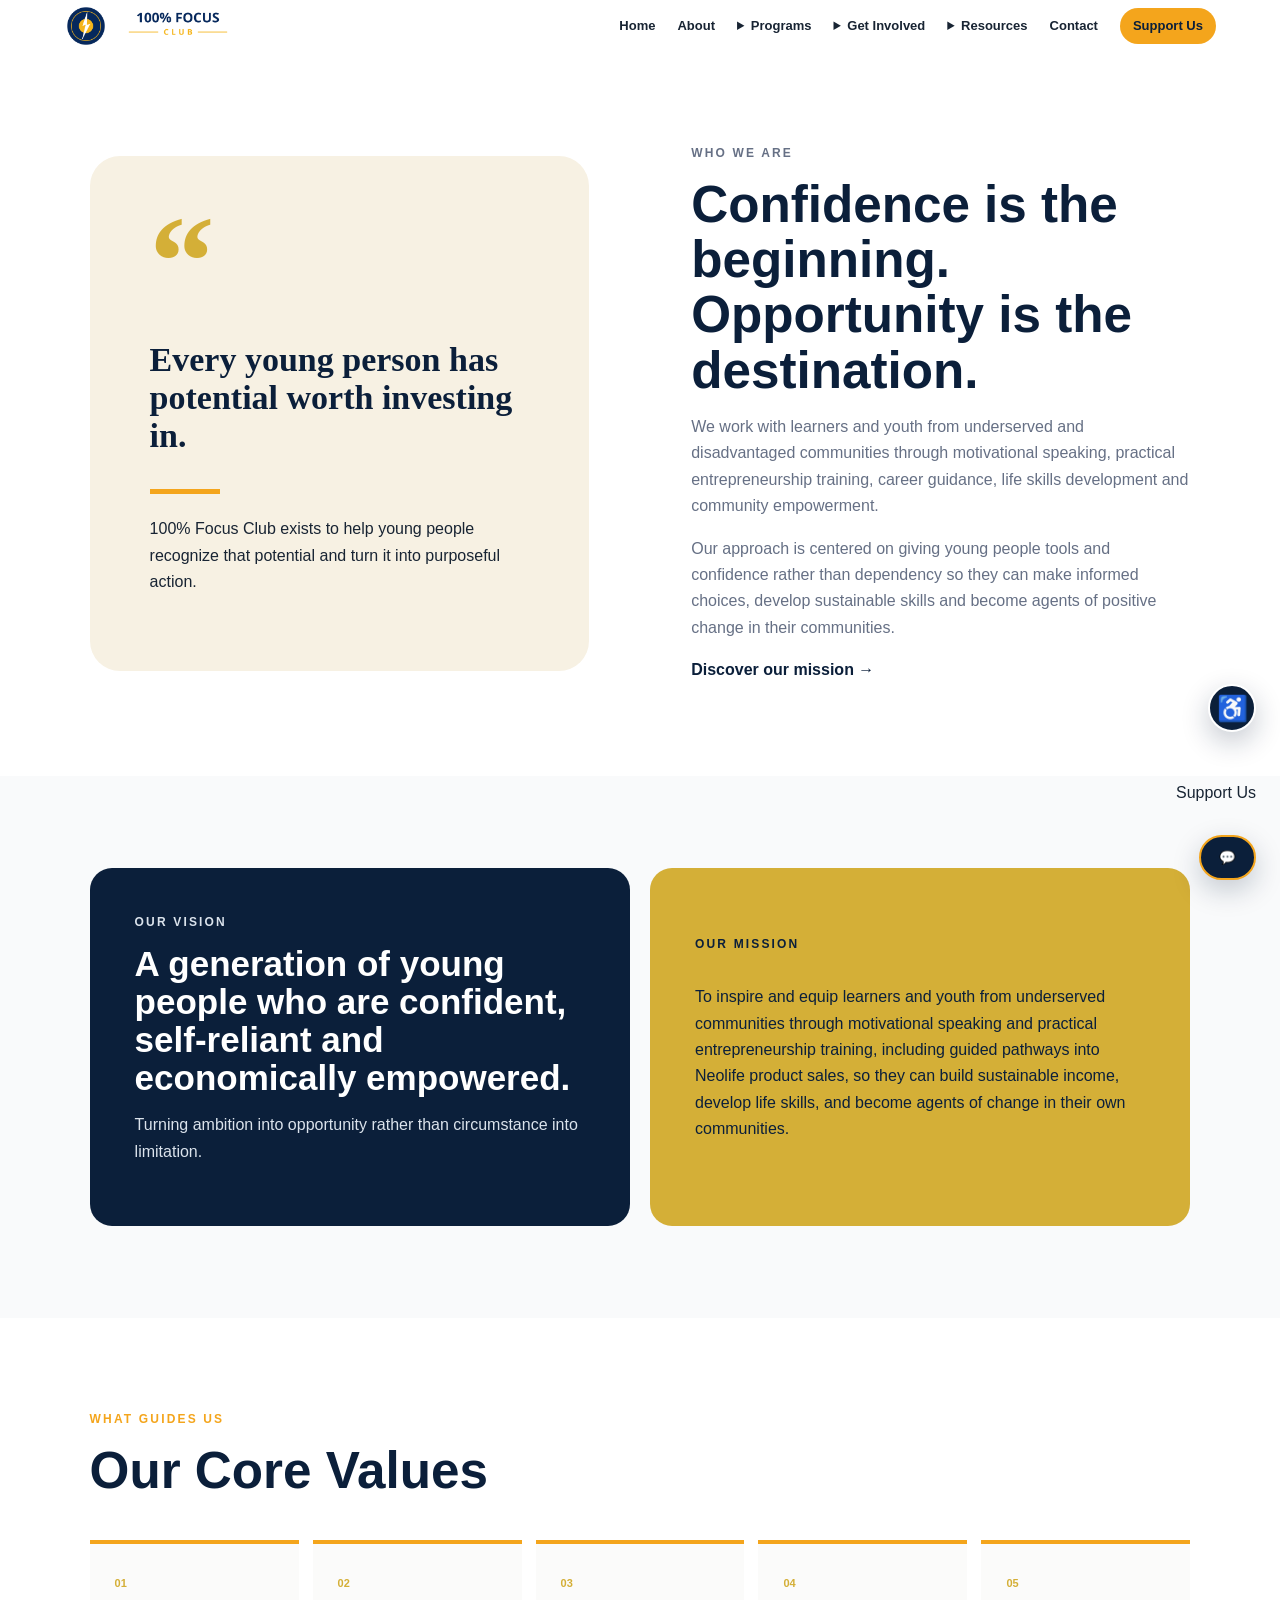
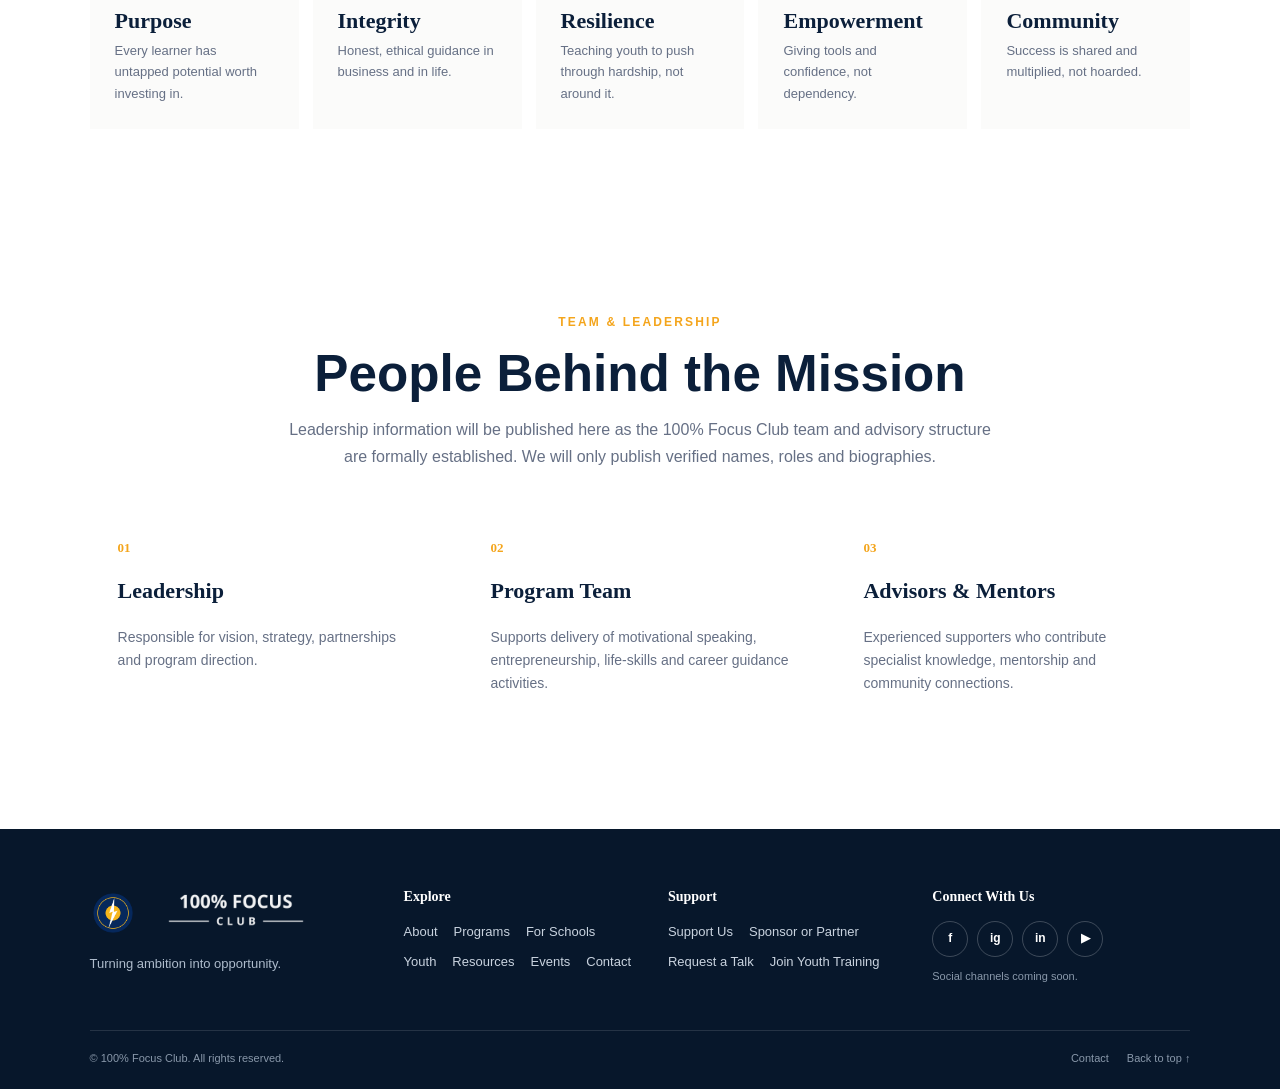
==== commit 595ac304: "Tidy header navigation with dropdown menus" ====
--- a/about.html
+++ b/about.html
@@ -1,4 +1,4 @@
-<!doctype html><html lang="en"><head><meta charset="utf-8"><meta name="viewport" content="width=device-width, initial-scale=1"><meta name="description" content="Learn about 100% Focus Club, our vision, mission and values, and how we support learners and youth from underserved communities."><meta name="theme-color" content="#0B1F3A"><meta name="robots" content="index,follow"><link rel="canonical" href="https://100percentfocusclub.org/about"><meta property="og:type" content="website"><meta property="og:site_name" content="100% Focus Club"><meta property="og:title" content="About 100% Focus Club | Vision, Mission &amp; Values"><meta property="og:description" content="Learn about 100% Focus Club, our vision, mission and values, and how we support learners and youth from underserved communities."><meta property="og:url" content="https://100percentfocusclub.org/about"><meta property="og:image" content="https://100percentfocusclub.org/100_Focus_Club_Emblem_Transparent.png"><meta property="og:image:alt" content="100% Focus Club emblem"><meta name="twitter:card" content="summary"><meta name="twitter:title" content="About 100% Focus Club | Vision, Mission &amp; Values"><meta name="twitter:description" content="Learn about 100% Focus Club, our vision, mission and values, and how we support learners and youth from underserved communities."><meta name="twitter:image" content="https://100percentfocusclub.org/100_Focus_Club_Emblem_Transparent.png"><meta name="robots" content="index,follow"><link rel="canonical" href="https://100percentfocusclub.org/about"><meta property="og:type" content="website"><meta property="og:site_name" content="100% Focus Club"><meta property="og:title" content="About 100% Focus Club | Vision, Mission &amp; Values"><meta property="og:description" content="Learn about 100% Focus Club, our vision, mission and values, and how we support learners and youth from underserved communities."><meta property="og:url" content="https://100percentfocusclub.org/about"><meta property="og:image" content="https://100percentfocusclub.org/100_Focus_Club_Emblem_Transparent.png"><meta property="og:image:alt" content="100% Focus Club emblem"><meta name="twitter:card" content="summary"><meta name="twitter:title" content="About 100% Focus Club | Vision, Mission &amp; Values"><meta name="twitter:description" content="Learn about 100% Focus Club, our vision, mission and values, and how we support learners and youth from underserved communities."><meta name="twitter:image" content="https://100percentfocusclub.org/100_Focus_Club_Emblem_Transparent.png"><link rel="stylesheet" href="/styles.css"><link rel="icon" type="image/png" href="/100_Focus_Club_Emblem_Transparent.png"><link rel="apple-touch-icon" href="/100_Focus_Club_Emblem_Transparent.png"><title>About 100% Focus Club | Vision, Mission & Values</title></head><body><a class="skip-link" href="#main-content">Skip to main content</a><header class="site-header" id="top"><a class="brand" href="/" aria-label="100% Focus Club home"><img class="brand-emblem" src="/100_Focus_Club_Emblem_Transparent.png" alt="" /><span class="brand-wordmark"><img src="/100_Focus_Club_Wordmark_Transparent.png" alt="100% Focus Club" /></span></a><button class="menu-toggle" aria-label="Open navigation" aria-expanded="false">☰</button><nav class="nav" aria-label="Primary navigation"><a href="/">Home</a><a href="/about">About</a><a href="/programs">Programs</a><a href="/schools">For Schools</a><a href="/youth">Youth</a><a href="/volunteer">Volunteer</a><a class="nav-support" href="/support">Support Us</a><a href="/stories">Stories</a><a href="/resources">Resources</a><a href="/events">Events</a><a href="/contact">Contact</a><a class="nav-cta" href="/contact">Get Involved</a></nav></header><main id="main-content" tabindex="-1"><section class="about section" id="about">
+<!doctype html><html lang="en"><head><meta charset="utf-8"><meta name="viewport" content="width=device-width, initial-scale=1"><meta name="description" content="Learn about 100% Focus Club, our vision, mission and values, and how we support learners and youth from underserved communities."><meta name="theme-color" content="#0B1F3A"><meta name="robots" content="index,follow"><link rel="canonical" href="https://100percentfocusclub.org/about"><meta property="og:type" content="website"><meta property="og:site_name" content="100% Focus Club"><meta property="og:title" content="About 100% Focus Club | Vision, Mission &amp; Values"><meta property="og:description" content="Learn about 100% Focus Club, our vision, mission and values, and how we support learners and youth from underserved communities."><meta property="og:url" content="https://100percentfocusclub.org/about"><meta property="og:image" content="https://100percentfocusclub.org/100_Focus_Club_Emblem_Transparent.png"><meta property="og:image:alt" content="100% Focus Club emblem"><meta name="twitter:card" content="summary"><meta name="twitter:title" content="About 100% Focus Club | Vision, Mission &amp; Values"><meta name="twitter:description" content="Learn about 100% Focus Club, our vision, mission and values, and how we support learners and youth from underserved communities."><meta name="twitter:image" content="https://100percentfocusclub.org/100_Focus_Club_Emblem_Transparent.png"><meta name="robots" content="index,follow"><link rel="canonical" href="https://100percentfocusclub.org/about"><meta property="og:type" content="website"><meta property="og:site_name" content="100% Focus Club"><meta property="og:title" content="About 100% Focus Club | Vision, Mission &amp; Values"><meta property="og:description" content="Learn about 100% Focus Club, our vision, mission and values, and how we support learners and youth from underserved communities."><meta property="og:url" content="https://100percentfocusclub.org/about"><meta property="og:image" content="https://100percentfocusclub.org/100_Focus_Club_Emblem_Transparent.png"><meta property="og:image:alt" content="100% Focus Club emblem"><meta name="twitter:card" content="summary"><meta name="twitter:title" content="About 100% Focus Club | Vision, Mission &amp; Values"><meta name="twitter:description" content="Learn about 100% Focus Club, our vision, mission and values, and how we support learners and youth from underserved communities."><meta name="twitter:image" content="https://100percentfocusclub.org/100_Focus_Club_Emblem_Transparent.png"><link rel="stylesheet" href="/styles.css"><link rel="icon" type="image/png" href="/100_Focus_Club_Emblem_Transparent.png"><link rel="apple-touch-icon" href="/100_Focus_Club_Emblem_Transparent.png"><title>About 100% Focus Club | Vision, Mission & Values</title></head><body><a class="skip-link" href="#main-content">Skip to main content</a><header class="site-header" id="top"><a class="brand" href="/" aria-label="100% Focus Club home"><img class="brand-emblem" src="/100_Focus_Club_Emblem_Transparent.png" alt="" /><span class="brand-wordmark"><img src="/100_Focus_Club_Wordmark_Transparent.png" alt="100% Focus Club" /></span></a><button class="menu-toggle" aria-label="Open navigation" aria-expanded="false">☰</button><nav class="nav" aria-label="Primary navigation"><a href="/">Home</a><a href="/about">About</a><details class="nav-dropdown"><summary>Programs</summary><div class="nav-dropdown-menu"><a href="/programs">All Programs</a><a href="/schools">For Schools</a><a href="/youth">Youth</a></div></details><details class="nav-dropdown"><summary>Get Involved</summary><div class="nav-dropdown-menu"><a href="/volunteer">Volunteer</a><a href="/support">Support Us</a><a href="/stories">Stories</a></div></details><details class="nav-dropdown"><summary>Resources</summary><div class="nav-dropdown-menu"><a href="/resources">Resources</a><a href="/events">Events</a></div></details><a href="/contact">Contact</a><a class="nav-support" href="/support">Support Us</a></nav></header><main id="main-content" tabindex="-1"><section class="about section" id="about">
   <div class="about-visual"><div class="quote-mark">“</div><h3>Every young person has potential worth investing in.</h3><div class="accent-line"></div><p>100% Focus Club exists to help young people recognize that potential and turn it into purposeful action.</p></div>
   <div class="about-copy"><p class="eyebrow">WHO WE ARE</p><h2>Confidence is the beginning. Opportunity is the destination.</h2><p>We work with learners and youth from underserved and disadvantaged communities through motivational speaking, practical entrepreneurship training, career guidance, life skills development and community empowerment.</p><p>Our approach is centered on giving young people tools and confidence rather than dependency so they can make informed choices, develop sustainable skills and become agents of positive change in their communities.</p><a class="text-link" href="#mission">Discover our mission →</a></div>
 </section><section class="mission section" id="mission">
--- a/styles.css
+++ b/styles.css
@@ -462,78 +462,278 @@
 }
 
 
-/* Contact form final professional layout */
+
+/* Contact page — clean desktop layout */
 .contact-section .contact-layout{
-  width:min(100%,1400px)!important;
-  max-width:1400px!important;
-  grid-template-columns:minmax(340px,.78fr) minmax(620px,1.22fr)!important;
-  gap:40px!important;
-  margin:0 auto!important;
-  align-items:stretch!important;
+  width:min(100%,1280px);
+  max-width:1280px;
+  margin:0 auto;
+  display:grid;
+  grid-template-columns:minmax(320px,.78fr) minmax(0,1.22fr);
+  gap:40px;
+  align-items:stretch;
 }
 .contact-section .contact-intro{
-  width:100%!important;
-  box-sizing:border-box!important;
+  width:100%;
+  box-sizing:border-box;
 }
 .contact-section .form-grid{
-  width:100%!important;
-  min-width:0!important;
+  width:100%;
+  min-width:0;
+  margin:0;
 }
 .contact-section .interest-form{
-  width:100%!important;
-  max-width:none!important;
-  box-sizing:border-box!important;
-  display:grid!important;
-  grid-template-columns:repeat(2,minmax(0,1fr))!important;
-  column-gap:22px!important;
-  row-gap:16px!important;
-  align-content:start!important;
-  padding:36px!important;
+  width:100%;
+  max-width:none;
+  min-width:0;
+  box-sizing:border-box;
+  display:grid;
+  grid-template-columns:repeat(2,minmax(0,1fr));
+  gap:18px 20px;
+  padding:36px;
+  align-content:start;
 }
 .contact-section .interest-form>h3,
 .contact-section .interest-form>.contact-message-field,
 .contact-section .interest-form>.btn,
 .contact-section .interest-form>.form-status{
-  grid-column:1 / -1!important;
+  grid-column:1 / -1;
 }
 .contact-section .interest-form>h3{
-  width:100%!important;
-  min-width:0!important;
-  box-sizing:border-box!important;
-  white-space:nowrap!important;
-  overflow:visible!important;
+  width:100%;
+  margin:0 0 4px;
+  white-space:nowrap;
+  line-height:1.25;
 }
 .contact-section .contact-field{
-  width:100%!important;
-  min-width:0!important;
+  width:100%;
+  min-width:0;
 }
 .contact-section .contact-field label{
-  white-space:nowrap!important;
+  display:block;
+  margin-bottom:7px;
+  white-space:nowrap;
 }
 .contact-section .contact-field input,
 .contact-section .contact-field textarea{
-  width:100%!important;
-  max-width:none!important;
-  box-sizing:border-box!important;
+  display:block;
+  width:100%;
+  max-width:none;
+  min-width:0;
+  box-sizing:border-box;
 }
 .contact-section .contact-message-field textarea{
-  min-height:190px!important;
-}
-@media(max-width:1100px){
+  min-height:180px;
+}
+@media(max-width:980px){
   .contact-section .contact-layout{
-    grid-template-columns:1fr!important;
-    max-width:820px!important;
+    grid-template-columns:1fr;
+    max-width:820px;
   }
 }
-@media(max-width:700px){
+@media(max-width:640px){
   .contact-section .interest-form{
-    grid-template-columns:1fr!important;
-    padding:26px 20px!important;
+    grid-template-columns:1fr;
+    padding:26px 20px;
   }
   .contact-section .interest-form>h3,
   .contact-section .interest-form>.contact-message-field,
   .contact-section .interest-form>.btn,
   .contact-section .interest-form>.form-status{
-    grid-column:1!important;
+    grid-column:1;
   }
-}
+  .contact-section .interest-form>h3{
+    white-space:normal;
+  }
+}
+
+
+/* Contact form wrapper: prevent the global form grid from narrowing the contact form */
+.contact-section .form-grid{display:block;width:100%;max-width:none;min-width:0;margin:0;padding:0}
+.contact-section .interest-form{display:grid;width:100%;max-width:none;min-width:0;box-sizing:border-box;grid-template-columns:repeat(2,minmax(0,1fr));gap:18px 22px}
+.contact-section .interest-form>h3{grid-column:1/-1;width:100%;margin:0 0 6px;padding:0 0 14px;box-sizing:border-box;white-space:nowrap;overflow:visible}
+.contact-section .contact-message-field{grid-column:1/-1}
+.contact-section .interest-form>.btn,.contact-section .interest-form>.form-status{grid-column:1/-1}
+@media(max-width:980px){
+.contact-section .contact-layout{grid-template-columns:1fr;max-width:820px}
+}
+@media(max-width:640px){
+.contact-section .interest-form{grid-template-columns:1fr}
+.contact-section .interest-form>h3,.contact-section .contact-message-field,.contact-section .interest-form>.btn,.contact-section .interest-form>.form-status{grid-column:1}
+.contact-section .interest-form>h3{white-space:normal}
+}
+
+
+/* Contact page: isolated desktop form layout */
+.contact-section .contact-layout{
+  width:min(100%,1320px);
+  max-width:1320px;
+  margin:0 auto;
+  display:grid;
+  grid-template-columns:minmax(330px,.82fr) minmax(0,1.18fr);
+  gap:42px;
+  align-items:stretch;
+}
+.contact-section .contact-form-wrap{
+  width:100%;
+  min-width:0;
+}
+.contact-section .contact-form-wide{
+  width:100%;
+  min-width:0;
+  box-sizing:border-box;
+  background:#fff;
+  padding:38px;
+  border:1px solid var(--line);
+  border-radius:24px;
+  box-shadow:var(--shadow);
+  display:grid;
+  grid-template-columns:repeat(2,minmax(0,1fr));
+  gap:18px 22px;
+  align-content:start;
+}
+.contact-section .contact-form-wide>h3{
+  grid-column:1/-1;
+  margin:0;
+  padding:0 0 14px;
+  border-bottom:1px solid var(--line);
+  font:700 23px/1.25 Montserrat,Inter,Arial,sans-serif;
+  color:var(--navy);
+  white-space:nowrap;
+}
+.contact-section .contact-form-wide .contact-field{
+  min-width:0;
+  display:flex;
+  flex-direction:column;
+  gap:7px;
+}
+.contact-section .contact-form-wide .contact-field label{
+  font:700 13px/1.2 Inter,Arial,sans-serif;
+  color:var(--navy);
+  white-space:nowrap;
+}
+.contact-section .contact-form-wide .contact-field input,
+.contact-section .contact-form-wide .contact-field textarea{
+  width:100%;
+  max-width:none;
+  min-width:0;
+  box-sizing:border-box;
+  border:1px solid #d5dce5;
+  border-radius:14px;
+  padding:14px 16px;
+  font:15px/1.4 Inter,Arial,sans-serif;
+  color:var(--ink);
+  background:#fff;
+}
+.contact-section .contact-form-wide .contact-field input{height:52px}
+.contact-section .contact-form-wide .contact-message-field{grid-column:1/-1}
+.contact-section .contact-form-wide .contact-message-field textarea{min-height:180px;resize:vertical}
+.contact-section .contact-form-wide>.btn,
+.contact-section .contact-form-wide>.form-status{grid-column:1/-1}
+.contact-section .contact-form-wide>.btn{justify-self:start;min-width:170px;white-space:nowrap}
+.contact-section .contact-form-wide .form-status{margin:0;min-height:18px}
+@media(max-width:980px){
+  .contact-section .contact-layout{grid-template-columns:1fr;max-width:820px}
+}
+@media(max-width:640px){
+  .contact-section .contact-form-wide{grid-template-columns:1fr;padding:26px 20px}
+  .contact-section .contact-form-wide>h3,
+  .contact-section .contact-form-wide .contact-message-field,
+  .contact-section .contact-form-wide>.btn,
+  .contact-section .contact-form-wide>.form-status{grid-column:1}
+  .contact-section .contact-form-wide>h3{font-size:21px;white-space:normal}
+  .contact-section .contact-form-wide>.btn{width:100%}
+}
+
+/* Mobile floating controls: three distinct levels, never stacked on top of each other */
+@media(max-width:850px){
+  .chat-widget{right:16px!important;bottom:16px!important;z-index:1200!important}
+  .chat-launcher{width:52px!important;height:52px!important;padding:0!important;display:grid!important;place-items:center!important;font-size:23px!important}
+  .chat-launcher span{display:block!important}
+  .floating-support{right:16px!important;bottom:80px!important;z-index:1190!important;width:auto!important;min-height:44px;box-sizing:border-box}
+  .accessibility-widget{right:16px!important;bottom:136px!important;z-index:1180!important}
+}
+
+
+/* Floating actions: reserve separate vertical positions on every screen size */
+.floating-support{
+  display:flex!important;
+  position:fixed!important;
+  right:24px!important;
+  bottom:88px!important;
+  z-index:1190!important;
+  align-items:center;
+  justify-content:center;
+  box-sizing:border-box;
+}
+.chat-widget{
+  right:24px!important;
+  bottom:22px!important;
+  z-index:1200!important;
+}
+.accessibility-widget{
+  right:24px!important;
+  bottom:154px!important;
+  z-index:1180!important;
+}
+
+/* Contact form: professional width without taking over the whole page */
+.contact-section .contact-layout{
+  width:min(100%,1180px)!important;
+  max-width:1180px!important;
+  grid-template-columns:minmax(300px,.8fr) minmax(0,1.2fr)!important;
+  gap:32px!important;
+}
+.contact-section .contact-form-wide{
+  padding:30px!important;
+}
+@media(max-width:980px){
+  .floating-support{right:16px!important;bottom:78px!important}
+  .chat-widget{right:16px!important;bottom:16px!important}
+  .accessibility-widget{right:16px!important;bottom:140px!important}
+  .contact-section .contact-layout{grid-template-columns:1fr!important;max-width:820px!important}
+}
+@media(max-width:640px){
+  .floating-support{right:16px!important;bottom:78px!important}
+  .chat-widget{right:16px!important;bottom:14px!important}
+  .accessibility-widget{right:16px!important;bottom:140px!important}
+}
+
+
+/* Final floating-action spacing: distinct fixed positions on desktop and mobile */
+.floating-support{
+  right:24px!important;
+  bottom:94px!important;
+  z-index:1190!important;
+}
+.chat-widget{
+  right:24px!important;
+  bottom:20px!important;
+  z-index:1200!important;
+}
+.accessibility-widget{
+  right:24px!important;
+  bottom:168px!important;
+  z-index:1180!important;
+}
+/* Keep the Contact section balanced rather than full-width */
+.contact-section .contact-layout{
+  width:min(100%,1120px)!important;
+  max-width:1120px!important;
+  grid-template-columns:minmax(300px,.86fr) minmax(0,1.14fr)!important;
+  gap:32px!important;
+}
+.contact-section .contact-form-wide{
+  padding:30px!important;
+}
+@media(max-width:980px){
+  .floating-support{right:16px!important;bottom:92px!important}
+  .chat-widget{right:16px!important;bottom:18px!important}
+  .accessibility-widget{right:16px!important;bottom:166px!important}
+  .contact-section .contact-layout{grid-template-columns:1fr!important;max-width:820px!important}
+}
+@media(max-width:640px){
+  .floating-support{right:16px!important;bottom:92px!important}
+  .chat-widget{right:16px!important;bottom:16px!important}
+  .accessibility-widget{right:16px!important;bottom:166px!important}
+}
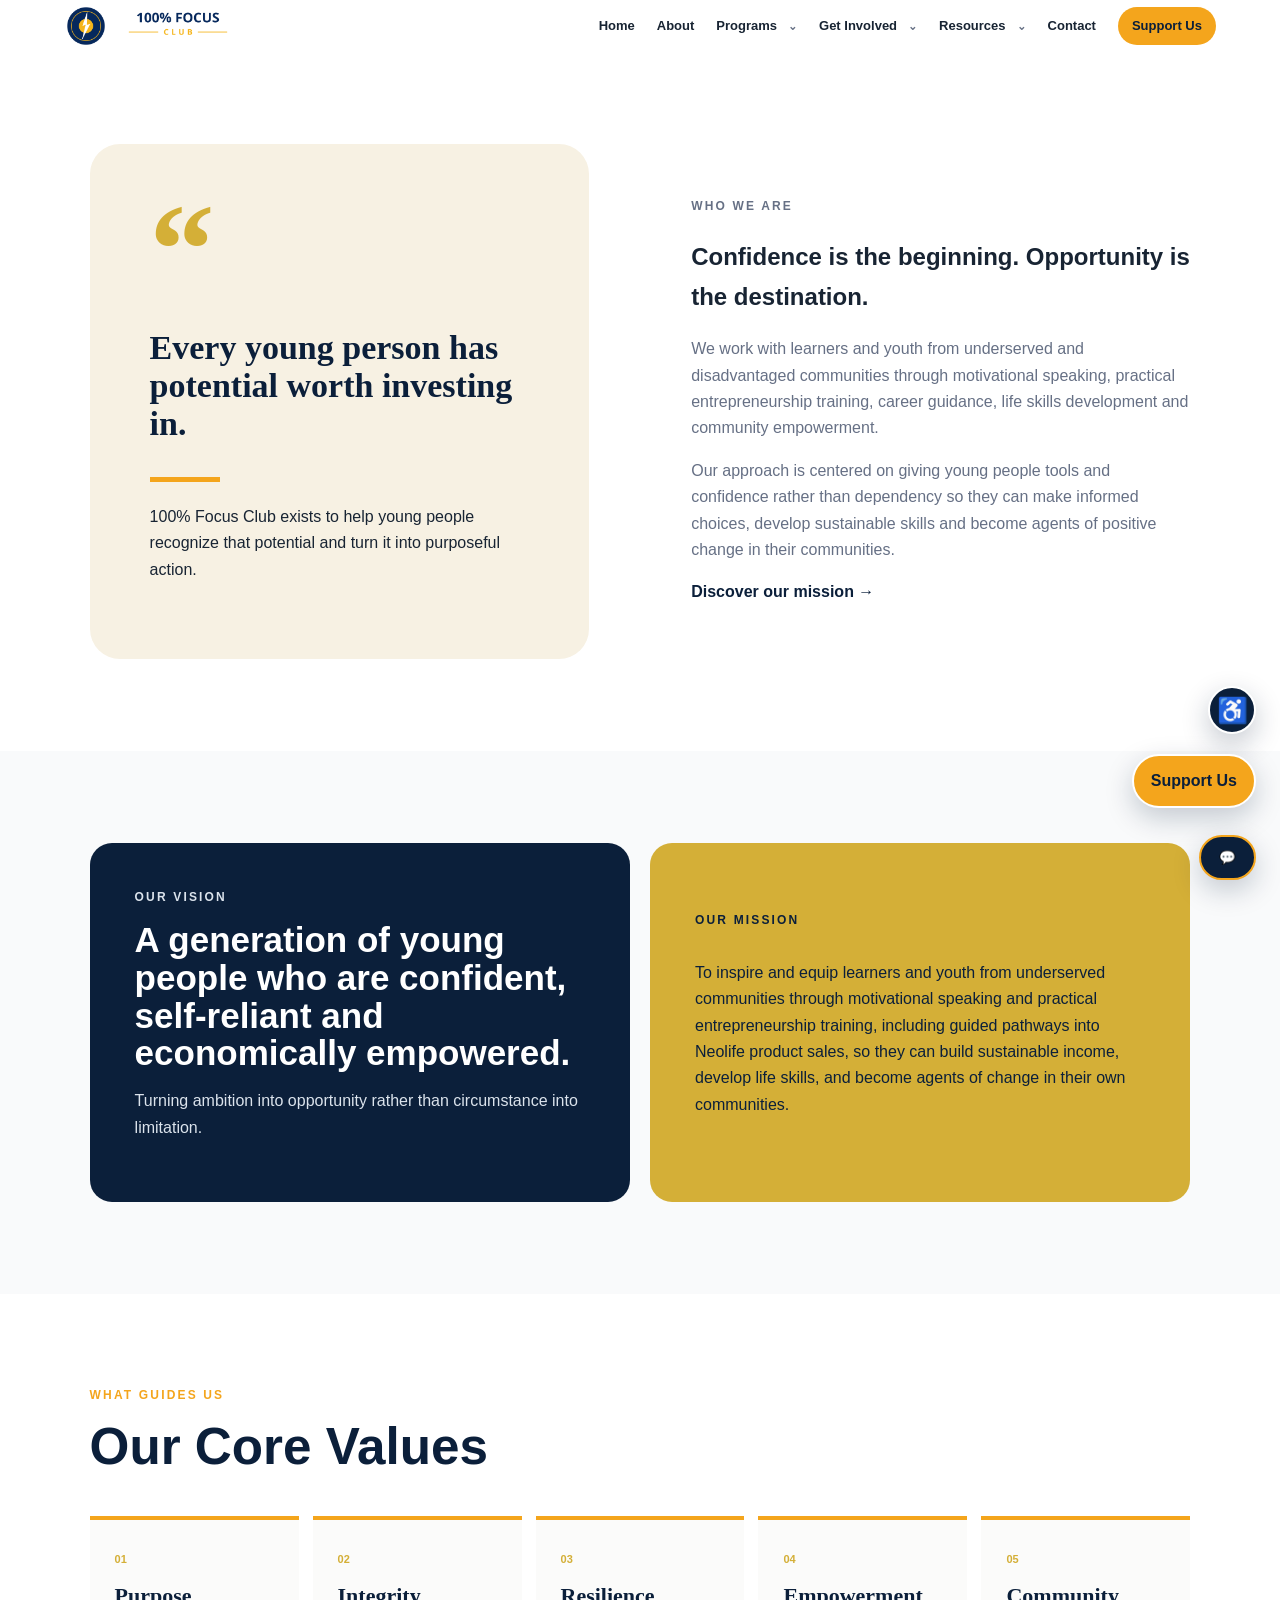
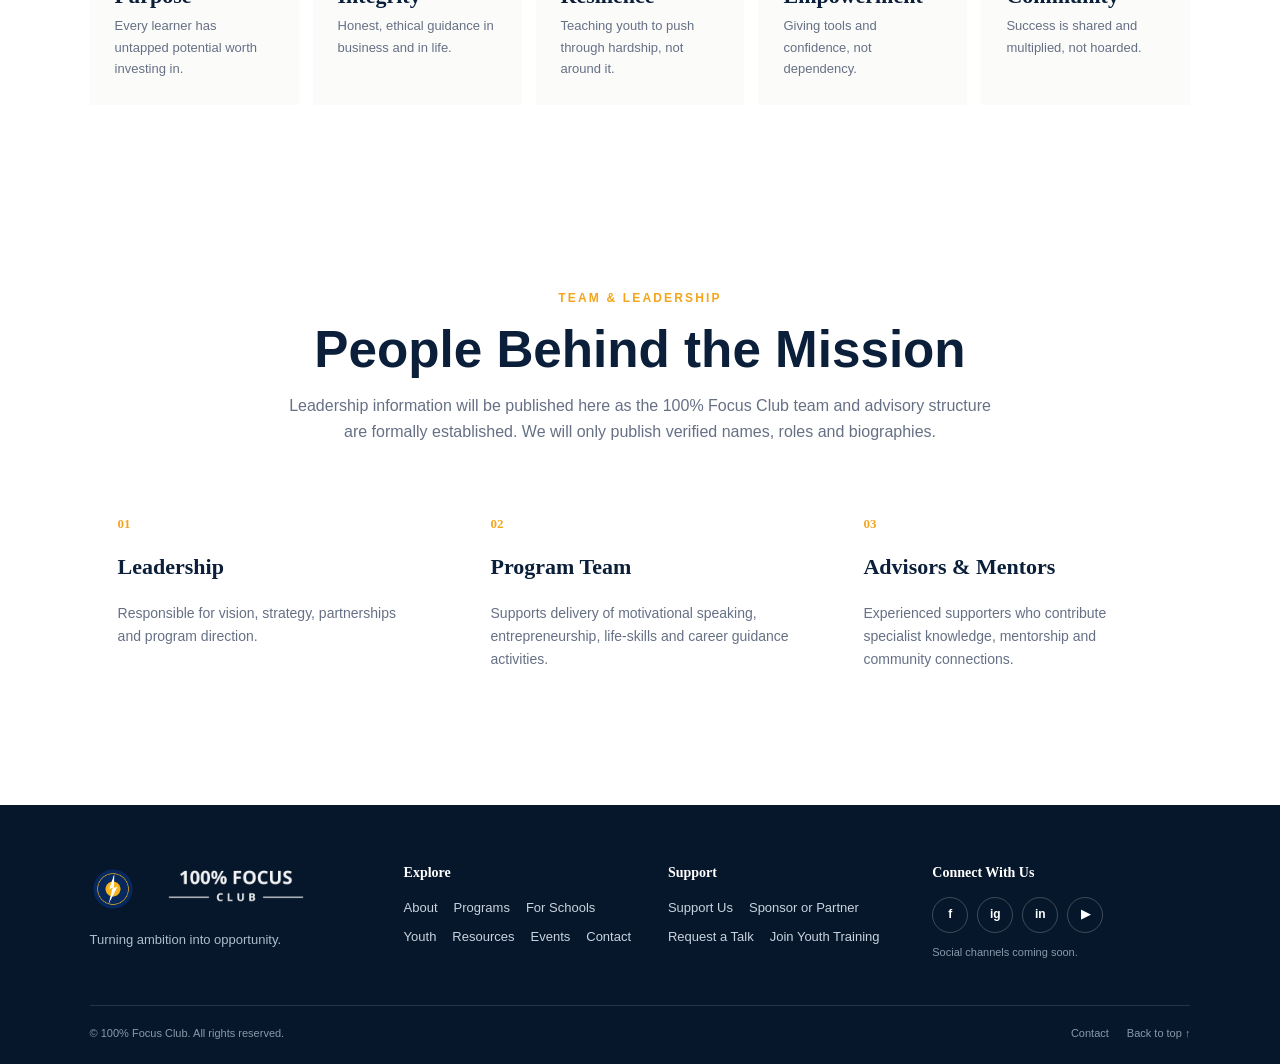
==== commit 6483543f: "Fix Bing SEO structure and image alt text" ====
--- a/about.html
+++ b/about.html
@@ -1,6 +1,6 @@
-<!doctype html><html lang="en"><head><meta charset="utf-8"><meta name="viewport" content="width=device-width, initial-scale=1"><meta name="description" content="Learn about 100% Focus Club, our vision, mission and values, and how we support learners and youth from underserved communities."><meta name="theme-color" content="#0B1F3A"><meta name="robots" content="index,follow"><link rel="canonical" href="https://100percentfocusclub.org/about"><meta property="og:type" content="website"><meta property="og:site_name" content="100% Focus Club"><meta property="og:title" content="About 100% Focus Club | Vision, Mission &amp; Values"><meta property="og:description" content="Learn about 100% Focus Club, our vision, mission and values, and how we support learners and youth from underserved communities."><meta property="og:url" content="https://100percentfocusclub.org/about"><meta property="og:image" content="https://100percentfocusclub.org/100_Focus_Club_Emblem_Transparent.png"><meta property="og:image:alt" content="100% Focus Club emblem"><meta name="twitter:card" content="summary"><meta name="twitter:title" content="About 100% Focus Club | Vision, Mission &amp; Values"><meta name="twitter:description" content="Learn about 100% Focus Club, our vision, mission and values, and how we support learners and youth from underserved communities."><meta name="twitter:image" content="https://100percentfocusclub.org/100_Focus_Club_Emblem_Transparent.png"><meta name="robots" content="index,follow"><link rel="canonical" href="https://100percentfocusclub.org/about"><meta property="og:type" content="website"><meta property="og:site_name" content="100% Focus Club"><meta property="og:title" content="About 100% Focus Club | Vision, Mission &amp; Values"><meta property="og:description" content="Learn about 100% Focus Club, our vision, mission and values, and how we support learners and youth from underserved communities."><meta property="og:url" content="https://100percentfocusclub.org/about"><meta property="og:image" content="https://100percentfocusclub.org/100_Focus_Club_Emblem_Transparent.png"><meta property="og:image:alt" content="100% Focus Club emblem"><meta name="twitter:card" content="summary"><meta name="twitter:title" content="About 100% Focus Club | Vision, Mission &amp; Values"><meta name="twitter:description" content="Learn about 100% Focus Club, our vision, mission and values, and how we support learners and youth from underserved communities."><meta name="twitter:image" content="https://100percentfocusclub.org/100_Focus_Club_Emblem_Transparent.png"><link rel="stylesheet" href="/styles.css"><link rel="icon" type="image/png" href="/100_Focus_Club_Emblem_Transparent.png"><link rel="apple-touch-icon" href="/100_Focus_Club_Emblem_Transparent.png"><title>About 100% Focus Club | Vision, Mission & Values</title></head><body><a class="skip-link" href="#main-content">Skip to main content</a><header class="site-header" id="top"><a class="brand" href="/" aria-label="100% Focus Club home"><img class="brand-emblem" src="/100_Focus_Club_Emblem_Transparent.png" alt="" /><span class="brand-wordmark"><img src="/100_Focus_Club_Wordmark_Transparent.png" alt="100% Focus Club" /></span></a><button class="menu-toggle" aria-label="Open navigation" aria-expanded="false">☰</button><nav class="nav" aria-label="Primary navigation"><a href="/">Home</a><a href="/about">About</a><details class="nav-dropdown"><summary>Programs</summary><div class="nav-dropdown-menu"><a href="/programs">All Programs</a><a href="/schools">For Schools</a><a href="/youth">Youth</a></div></details><details class="nav-dropdown"><summary>Get Involved</summary><div class="nav-dropdown-menu"><a href="/volunteer">Volunteer</a><a href="/support">Support Us</a><a href="/stories">Stories</a></div></details><details class="nav-dropdown"><summary>Resources</summary><div class="nav-dropdown-menu"><a href="/resources">Resources</a><a href="/events">Events</a></div></details><a href="/contact">Contact</a><a class="nav-support" href="/support">Support Us</a></nav></header><main id="main-content" tabindex="-1"><section class="about section" id="about">
+<!doctype html><html lang="en"><head><meta charset="utf-8"><meta name="viewport" content="width=device-width, initial-scale=1"><meta name="description" content="Learn about 100% Focus Club, our vision, mission and values, and how we support learners and youth from underserved communities."><meta name="theme-color" content="#0B1F3A"><meta name="robots" content="index,follow"><link rel="canonical" href="https://100percentfocusclub.org/about"><meta property="og:type" content="website"><meta property="og:site_name" content="100% Focus Club"><meta property="og:title" content="About 100% Focus Club | Vision, Mission &amp; Values"><meta property="og:description" content="Learn about 100% Focus Club, our vision, mission and values, and how we support learners and youth from underserved communities."><meta property="og:url" content="https://100percentfocusclub.org/about"><meta property="og:image" content="https://100percentfocusclub.org/100_Focus_Club_Emblem_Transparent.png"><meta property="og:image:alt" content="100% Focus Club emblem"><meta name="twitter:card" content="summary"><meta name="twitter:title" content="About 100% Focus Club | Vision, Mission &amp; Values"><meta name="twitter:description" content="Learn about 100% Focus Club, our vision, mission and values, and how we support learners and youth from underserved communities."><meta name="twitter:image" content="https://100percentfocusclub.org/100_Focus_Club_Emblem_Transparent.png"><link rel="stylesheet" href="/styles.css"><link rel="icon" type="image/png" href="/100_Focus_Club_Emblem_Transparent.png"><link rel="apple-touch-icon" href="/100_Focus_Club_Emblem_Transparent.png"><title>About 100% Focus Club | Vision, Mission & Values</title></head><body><a class="skip-link" href="#main-content">Skip to main content</a><header class="site-header" id="top"><a class="brand" href="/" aria-label="100% Focus Club home"><img class="brand-emblem" src="/100_Focus_Club_Emblem_Transparent.png" alt="" /><span class="brand-wordmark"><img src="/100_Focus_Club_Wordmark_Transparent.png" alt="100% Focus Club" /></span></a><button class="menu-toggle" aria-label="Open navigation" aria-expanded="false">☰</button><nav class="nav" aria-label="Primary navigation"><a href="/">Home</a><a href="/about">About</a><details class="nav-dropdown"><summary>Programs</summary><div class="nav-dropdown-menu"><a href="/programs">All Programs</a><a href="/schools">For Schools</a><a href="/youth">Youth</a></div></details><details class="nav-dropdown"><summary>Get Involved</summary><div class="nav-dropdown-menu"><a href="/volunteer">Volunteer</a><a href="/support">Support Us</a><a href="/stories">Stories</a></div></details><details class="nav-dropdown"><summary>Resources</summary><div class="nav-dropdown-menu"><a href="/resources">Resources</a><a href="/events">Events</a></div></details><a href="/contact">Contact</a><a class="nav-support" href="/support">Support Us</a></nav></header><main id="main-content" tabindex="-1"><section class="about section" id="about">
   <div class="about-visual"><div class="quote-mark">“</div><h3>Every young person has potential worth investing in.</h3><div class="accent-line"></div><p>100% Focus Club exists to help young people recognize that potential and turn it into purposeful action.</p></div>
-  <div class="about-copy"><p class="eyebrow">WHO WE ARE</p><h2>Confidence is the beginning. Opportunity is the destination.</h2><p>We work with learners and youth from underserved and disadvantaged communities through motivational speaking, practical entrepreneurship training, career guidance, life skills development and community empowerment.</p><p>Our approach is centered on giving young people tools and confidence rather than dependency so they can make informed choices, develop sustainable skills and become agents of positive change in their communities.</p><a class="text-link" href="#mission">Discover our mission →</a></div>
+  <div class="about-copy"><p class="eyebrow">WHO WE ARE</p><h1 class="page-title">Confidence is the beginning. Opportunity is the destination.</h1><p>We work with learners and youth from underserved and disadvantaged communities through motivational speaking, practical entrepreneurship training, career guidance, life skills development and community empowerment.</p><p>Our approach is centered on giving young people tools and confidence rather than dependency so they can make informed choices, develop sustainable skills and become agents of positive change in their communities.</p><a class="text-link" href="#mission">Discover our mission →</a></div>
 </section><section class="mission section" id="mission">
   <div class="mission-card"><p class="eyebrow">OUR VISION</p><h2>A generation of young people who are confident, self-reliant and economically empowered.</h2><p>Turning ambition into opportunity rather than circumstance into limitation.</p></div>
   <div class="mission-card gold"><p class="eyebrow">OUR MISSION</p><p>To inspire and equip learners and youth from underserved communities through motivational speaking and practical entrepreneurship training, including guided pathways into Neolife product sales, so they can build sustainable income, develop life skills, and become agents of change in their own communities.</p></div>
@@ -24,4 +24,4 @@
       <button type="button" data-a11y="reset">Reset all</button>
     </div>
   </div>
-</div><a class="floating-support" href="/support" aria-label="Support 100% Focus Club">Support Us</a><footer><div class="footer-main"><div class="footer-brand"><div class="footer-logo"><img class="footer-emblem" src="100_Focus_Club_Emblem_Transparent.png" alt="" aria-hidden="true"><img class="footer-wordmark" src="100_Focus_Club_Wordmark_Transparent.png" alt="100% Focus Club"></div><p>Turning ambition into opportunity.</p></div><div class="footer-column"><h3>Explore</h3><div class="footer-links"><a href="/about">About</a><a href="/programs">Programs</a><a href="/schools">For Schools</a><a href="/youth">Youth</a><a href="/resources">Resources</a><a href="/events">Events</a><a href="/contact">Contact</a></div></div><div class="footer-column"><h3>Support</h3><div class="footer-links"><a href="/support">Support Us</a><a href="/support">Sponsor or Partner</a><a href="/schools">Request a Talk</a><a href="/youth">Join Youth Training</a></div></div><div class="footer-column social-column"><h3>Connect With Us</h3><div class="social-links" aria-label="Social media"><a href="https://www.facebook.com/profile.php?id=61593097517740" aria-label="Facebook" target="_blank" rel="noopener noreferrer">f</a><a href="#" aria-label="Instagram">ig</a><a href="#" aria-label="LinkedIn">in</a><a href="#" aria-label="YouTube">▶</a></div><p class="social-note">Social channels coming soon.</p></div></div><div class="footer-bottom"><span>© 100% Focus Club. All rights reserved.</span><div><a href="/contact">Contact</a><a href="/">Back to top ↑</a></div></div></footer><script src="/script.js"></script></body></html>+</div><a class="floating-support" href="/support" aria-label="Support 100% Focus Club">Support Us</a><footer><div class="footer-main"><div class="footer-brand"><div class="footer-logo"><img class="footer-emblem" src="100_Focus_Club_Emblem_Transparent.png" alt="100% Focus Club emblem"><img class="footer-wordmark" src="100_Focus_Club_Wordmark_Transparent.png" alt="100% Focus Club"></div><p>Turning ambition into opportunity.</p></div><div class="footer-column"><h3>Explore</h3><div class="footer-links"><a href="/about">About</a><a href="/programs">Programs</a><a href="/schools">For Schools</a><a href="/youth">Youth</a><a href="/resources">Resources</a><a href="/events">Events</a><a href="/contact">Contact</a></div></div><div class="footer-column"><h3>Support</h3><div class="footer-links"><a href="/support">Support Us</a><a href="/support">Sponsor or Partner</a><a href="/schools">Request a Talk</a><a href="/youth">Join Youth Training</a></div></div><div class="footer-column social-column"><h3>Connect With Us</h3><div class="social-links" aria-label="Social media"><a href="https://www.facebook.com/profile.php?id=61593097517740" aria-label="Facebook" target="_blank" rel="noopener noreferrer">f</a><a href="#" aria-label="Instagram">ig</a><a href="#" aria-label="LinkedIn">in</a><a href="#" aria-label="YouTube">▶</a></div><p class="social-note">Social channels coming soon.</p></div></div><div class="footer-bottom"><span>© 100% Focus Club. All rights reserved.</span><div><a href="/contact">Contact</a><a href="/">Back to top ↑</a></div></div></footer><script src="/script.js"></script></body></html>
--- a/styles.css
+++ b/styles.css
@@ -737,3 +737,111 @@
   .chat-widget{right:16px!important;bottom:16px!important}
   .accessibility-widget{right:16px!important;bottom:166px!important}
 }
+
+
+/* Professional dropdown navigation */
+.nav-dropdown{position:relative;display:flex;align-items:center}
+.nav-dropdown>summary{list-style:none;cursor:pointer;display:flex;align-items:center;gap:5px;color:inherit;white-space:nowrap}
+.nav-dropdown>summary::-webkit-details-marker{display:none}
+.nav-dropdown>summary::after{content:"⌄";font-size:11px;line-height:1;transition:transform .18s ease}
+.nav-dropdown[open]>summary::after{transform:rotate(180deg)}
+.nav-dropdown-menu{position:absolute;top:calc(100% + 10px);left:50%;transform:translateX(-50%);min-width:190px;padding:8px;background:#fff;border:1px solid var(--line);border-radius:14px;box-shadow:0 16px 35px rgba(11,31,58,.14);display:flex;flex-direction:column;gap:2px;z-index:50}
+.nav-dropdown-menu a{padding:10px 12px;border-radius:9px;white-space:nowrap;font-size:13px}
+.nav-dropdown-menu a:hover{background:var(--cream);color:var(--navy)}
+.nav-dropdown[open]>summary{color:var(--amber)}
+@media(max-width:850px){
+  .nav-dropdown{display:block;width:100%}
+  .nav-dropdown>summary{justify-content:space-between;width:100%;padding:10px 0;font-size:12px}
+  .nav-dropdown-menu{position:static;transform:none;min-width:0;margin:0 0 4px;padding:4px 0 4px 14px;border:0;border-left:2px solid var(--amber);border-radius:0;box-shadow:none}
+  .nav-dropdown-menu a{padding:9px 10px;font-size:12px}
+}
+
+
+/* Professional dropdown navigation */
+.nav-dropdown{position:relative}
+.nav-dropdown>summary{list-style:none;cursor:pointer;padding:7px 0;white-space:nowrap}
+.nav-dropdown>summary::-webkit-details-marker{display:none}
+.nav-dropdown>summary::after{content:"⌄";font-size:11px;margin-left:6px;color:var(--muted)}
+.nav-dropdown[open]>summary::after{content:"⌃"}
+.nav-dropdown-menu{
+  position:absolute;
+  top:calc(100% + 10px);
+  left:50%;
+  transform:translateX(-50%);
+  min-width:190px;
+  padding:8px;
+  background:#fff;
+  border:1px solid var(--line);
+  border-radius:14px;
+  box-shadow:0 14px 34px rgba(11,31,58,.14);
+  display:flex;
+  flex-direction:column;
+  gap:2px;
+  z-index:50;
+}
+.nav-dropdown-menu a{
+  display:block;
+  padding:9px 12px;
+  border-radius:9px;
+  font-size:13px;
+  white-space:nowrap;
+}
+.nav-dropdown-menu a:hover{background:var(--cream);color:var(--navy)}
+.nav-dropdown[open]>summary{color:var(--navy);font-weight:800}
+
+/* Support Us remains the primary visible action between navigation and floating tools */
+.site-header .nav-support{
+  display:inline-flex!important;
+  align-items:center;
+  justify-content:center;
+  padding:8px 14px!important;
+  background:var(--amber)!important;
+  color:var(--navy)!important;
+  border-radius:999px;
+  white-space:nowrap;
+}
+
+/* Floating controls: Accessibility, Support Us, Chat — visibly separated */
+.floating-support{
+  display:flex!important;
+  position:fixed!important;
+  right:24px!important;
+  bottom:92px!important;
+  z-index:1190!important;
+}
+.chat-widget{right:24px!important;bottom:20px!important;z-index:1200!important}
+.accessibility-widget{right:24px!important;bottom:166px!important;z-index:1180!important}
+@media(max-width:850px){
+  .nav-dropdown-menu{
+    position:static;
+    transform:none;
+    min-width:0;
+    margin:4px 0 4px 12px;
+    box-shadow:none;
+    border-radius:10px;
+  }
+  .nav-dropdown>summary{padding:10px 0}
+  .site-header .nav-support{width:100%}
+  .floating-support{right:16px!important;bottom:92px!important}
+  .chat-widget{right:16px!important;bottom:16px!important}
+  .accessibility-widget{right:16px!important;bottom:166px!important}
+}
+
+
+/* Final navigation polish: solid dropdowns and visible floating Support Us */
+.nav-dropdown-menu{
+  background:#fff!important;
+  border:1px solid var(--line)!important;
+  box-shadow:0 16px 36px rgba(11,31,58,.14)!important;
+}
+.floating-support{
+  background:var(--amber)!important;
+  color:var(--navy)!important;
+  border:2px solid #fff!important;
+  border-radius:999px!important;
+  box-shadow:0 10px 28px rgba(11,31,58,.22)!important;
+  padding:12px 17px!important;
+  font-weight:800!important;
+  white-space:nowrap!important;
+}
+.floating-support:hover{color:var(--navy)!important;background:var(--amber)!important}
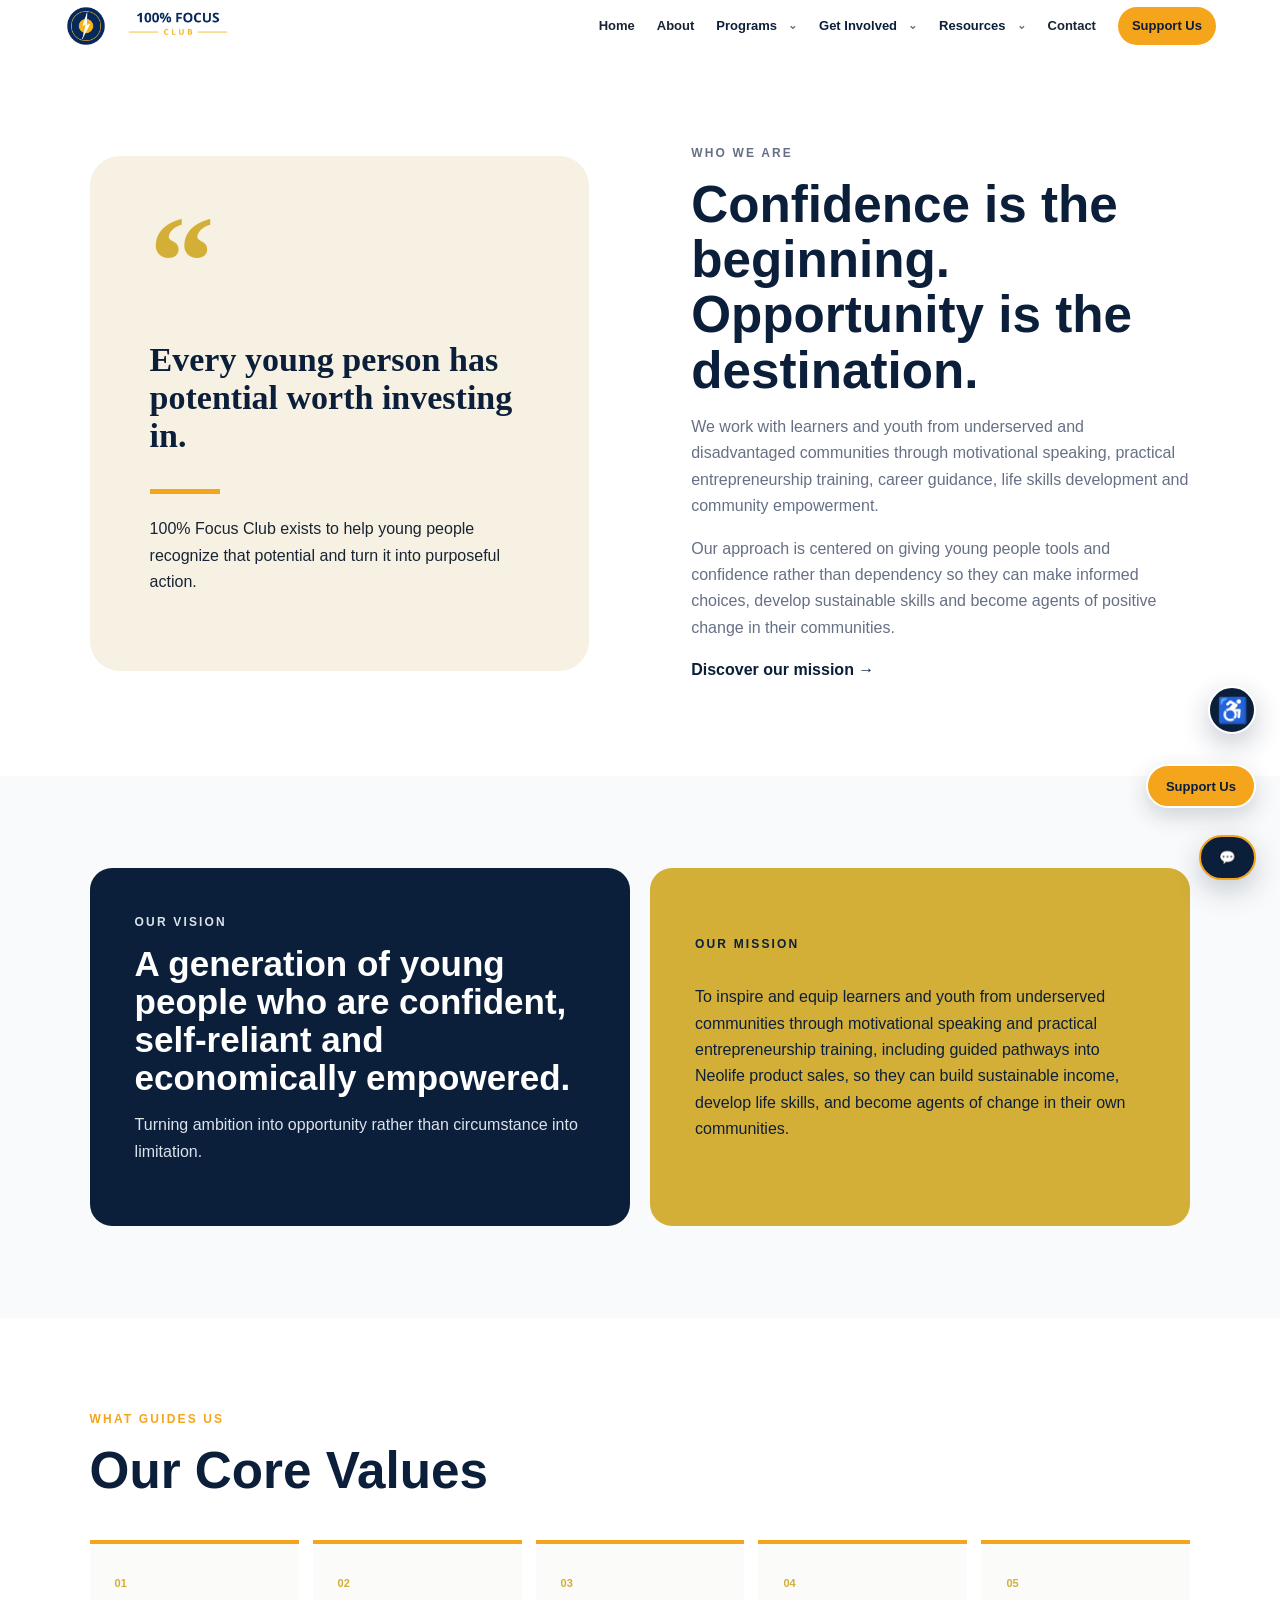
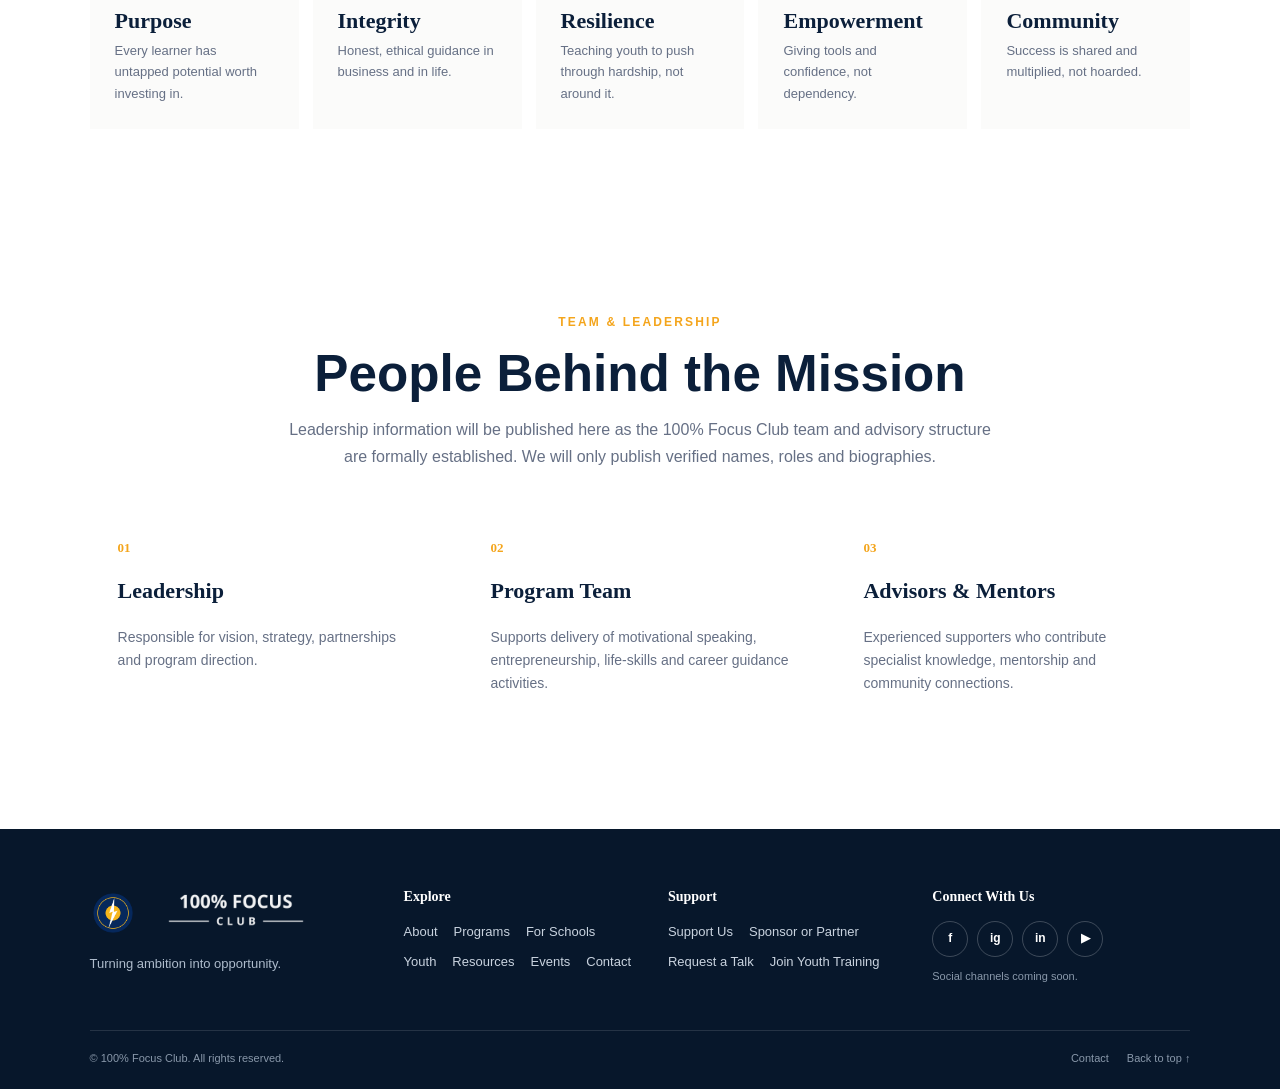
==== commit a98929cf: "Improve image alt text and heading structure for SEO" ====
--- a/about.html
+++ b/about.html
@@ -1,4 +1,4 @@
-<!doctype html><html lang="en"><head><meta charset="utf-8"><meta name="viewport" content="width=device-width, initial-scale=1"><meta name="description" content="Learn about 100% Focus Club, our vision, mission and values, and how we support learners and youth from underserved communities."><meta name="theme-color" content="#0B1F3A"><meta name="robots" content="index,follow"><link rel="canonical" href="https://100percentfocusclub.org/about"><meta property="og:type" content="website"><meta property="og:site_name" content="100% Focus Club"><meta property="og:title" content="About 100% Focus Club | Vision, Mission &amp; Values"><meta property="og:description" content="Learn about 100% Focus Club, our vision, mission and values, and how we support learners and youth from underserved communities."><meta property="og:url" content="https://100percentfocusclub.org/about"><meta property="og:image" content="https://100percentfocusclub.org/100_Focus_Club_Emblem_Transparent.png"><meta property="og:image:alt" content="100% Focus Club emblem"><meta name="twitter:card" content="summary"><meta name="twitter:title" content="About 100% Focus Club | Vision, Mission &amp; Values"><meta name="twitter:description" content="Learn about 100% Focus Club, our vision, mission and values, and how we support learners and youth from underserved communities."><meta name="twitter:image" content="https://100percentfocusclub.org/100_Focus_Club_Emblem_Transparent.png"><link rel="stylesheet" href="/styles.css"><link rel="icon" type="image/png" href="/100_Focus_Club_Emblem_Transparent.png"><link rel="apple-touch-icon" href="/100_Focus_Club_Emblem_Transparent.png"><title>About 100% Focus Club | Vision, Mission & Values</title></head><body><a class="skip-link" href="#main-content">Skip to main content</a><header class="site-header" id="top"><a class="brand" href="/" aria-label="100% Focus Club home"><img class="brand-emblem" src="/100_Focus_Club_Emblem_Transparent.png" alt="" /><span class="brand-wordmark"><img src="/100_Focus_Club_Wordmark_Transparent.png" alt="100% Focus Club" /></span></a><button class="menu-toggle" aria-label="Open navigation" aria-expanded="false">☰</button><nav class="nav" aria-label="Primary navigation"><a href="/">Home</a><a href="/about">About</a><details class="nav-dropdown"><summary>Programs</summary><div class="nav-dropdown-menu"><a href="/programs">All Programs</a><a href="/schools">For Schools</a><a href="/youth">Youth</a></div></details><details class="nav-dropdown"><summary>Get Involved</summary><div class="nav-dropdown-menu"><a href="/volunteer">Volunteer</a><a href="/support">Support Us</a><a href="/stories">Stories</a></div></details><details class="nav-dropdown"><summary>Resources</summary><div class="nav-dropdown-menu"><a href="/resources">Resources</a><a href="/events">Events</a></div></details><a href="/contact">Contact</a><a class="nav-support" href="/support">Support Us</a></nav></header><main id="main-content" tabindex="-1"><section class="about section" id="about">
+<!doctype html><html lang="en"><head><meta charset="utf-8"><meta name="viewport" content="width=device-width, initial-scale=1"><meta name="description" content="Learn about 100% Focus Club, our vision, mission and values, and how we support learners and youth from underserved communities."><meta name="theme-color" content="#0B1F3A"><meta name="robots" content="index,follow"><link rel="canonical" href="https://100percentfocusclub.org/about"><meta property="og:type" content="website"><meta property="og:site_name" content="100% Focus Club"><meta property="og:title" content="About 100% Focus Club | Vision, Mission &amp; Values"><meta property="og:description" content="Learn about 100% Focus Club, our vision, mission and values, and how we support learners and youth from underserved communities."><meta property="og:url" content="https://100percentfocusclub.org/about"><meta property="og:image" content="https://100percentfocusclub.org/100_Focus_Club_Emblem_Transparent.png"><meta property="og:image:alt" content="100% Focus Club emblem"><meta name="twitter:card" content="summary"><meta name="twitter:title" content="About 100% Focus Club | Vision, Mission &amp; Values"><meta name="twitter:description" content="Learn about 100% Focus Club, our vision, mission and values, and how we support learners and youth from underserved communities."><meta name="twitter:image" content="https://100percentfocusclub.org/100_Focus_Club_Emblem_Transparent.png"><link rel="stylesheet" href="/styles.css"><link rel="icon" type="image/png" href="/100_Focus_Club_Emblem_Transparent.png"><link rel="apple-touch-icon" href="/100_Focus_Club_Emblem_Transparent.png"><title>About 100% Focus Club | Vision, Mission & Values</title></head><body><a class="skip-link" href="#main-content">Skip to main content</a><header class="site-header" id="top"><a class="brand" href="/" aria-label="100% Focus Club home"><img class="brand-emblem" src="/100_Focus_Club_Emblem_Transparent.png" alt="100% Focus Club emblem" /><span class="brand-wordmark"><img src="/100_Focus_Club_Wordmark_Transparent.png" alt="100% Focus Club" /></span></a><button class="menu-toggle" aria-label="Open navigation" aria-expanded="false">☰</button><nav class="nav" aria-label="Primary navigation"><a href="/">Home</a><a href="/about">About</a><details class="nav-dropdown"><summary>Programs</summary><div class="nav-dropdown-menu"><a href="/programs">All Programs</a><a href="/schools">For Schools</a><a href="/youth">Youth</a></div></details><details class="nav-dropdown"><summary>Get Involved</summary><div class="nav-dropdown-menu"><a href="/volunteer">Volunteer</a><a href="/support">Support Us</a><a href="/stories">Stories</a></div></details><details class="nav-dropdown"><summary>Resources</summary><div class="nav-dropdown-menu"><a href="/resources">Resources</a><a href="/events">Events</a></div></details><a href="/contact">Contact</a><a class="nav-support" href="/support">Support Us</a></nav></header><main id="main-content" tabindex="-1"><section class="about section" id="about">
   <div class="about-visual"><div class="quote-mark">“</div><h3>Every young person has potential worth investing in.</h3><div class="accent-line"></div><p>100% Focus Club exists to help young people recognize that potential and turn it into purposeful action.</p></div>
   <div class="about-copy"><p class="eyebrow">WHO WE ARE</p><h1 class="page-title">Confidence is the beginning. Opportunity is the destination.</h1><p>We work with learners and youth from underserved and disadvantaged communities through motivational speaking, practical entrepreneurship training, career guidance, life skills development and community empowerment.</p><p>Our approach is centered on giving young people tools and confidence rather than dependency so they can make informed choices, develop sustainable skills and become agents of positive change in their communities.</p><a class="text-link" href="#mission">Discover our mission →</a></div>
 </section><section class="mission section" id="mission">
--- a/styles.css
+++ b/styles.css
@@ -845,3 +845,129 @@
   white-space:nowrap!important;
 }
 .floating-support:hover{color:var(--navy)!important;background:var(--amber)!important}
+
+
+/* Professional dropdown navigation */
+.nav-dropdown{
+  position:relative;
+  display:flex;
+  align-items:center;
+}
+.nav-dropdown>summary{
+  list-style:none;
+  cursor:pointer;
+  padding:7px 0;
+  color:var(--ink);
+  font:600 13px/1.2 Inter,Arial,sans-serif;
+  white-space:nowrap;
+}
+.nav-dropdown>summary::-webkit-details-marker{display:none}
+.nav-dropdown>summary::after{
+  content:"⌄";
+  display:inline-block;
+  margin-left:5px;
+  font-size:11px;
+  transform:translateY(-1px);
+}
+.nav-dropdown[open]>summary,
+.nav-dropdown>summary:hover{color:var(--amber)}
+.nav-dropdown-menu{
+  position:absolute;
+  top:calc(100% + 10px);
+  left:50%;
+  transform:translateX(-50%);
+  min-width:190px;
+  padding:8px;
+  background:#fff;
+  border:1px solid var(--line);
+  border-radius:14px;
+  box-shadow:0 16px 36px rgba(11,31,58,.14);
+  display:flex;
+  flex-direction:column;
+  gap:2px;
+  z-index:100;
+}
+.nav-dropdown-menu a{
+  display:block;
+  padding:10px 12px;
+  border-radius:9px;
+  color:var(--ink);
+  font-size:13px;
+  white-space:nowrap;
+}
+.nav-dropdown-menu a:hover{
+  background:var(--cream);
+  color:var(--navy);
+}
+.nav-dropdown-menu a.active{
+  background:var(--cream);
+  color:var(--navy);
+  font-weight:800;
+  box-shadow:none!important;
+}
+.floating-support{
+  background:var(--amber)!important;
+  color:var(--navy)!important;
+  padding:12px 17px!important;
+  min-height:44px;
+  border-radius:999px!important;
+  font:800 13px/1 Inter,Arial,sans-serif;
+  box-shadow:0 10px 24px rgba(11,31,58,.18);
+}
+.floating-support:hover{
+  background:var(--gold)!important;
+  color:var(--navy)!important;
+  transform:translateY(-2px);
+}
+.page-title{
+  font-family:Montserrat,Inter,sans-serif;
+  color:var(--navy);
+  line-height:1.08;
+  font-size:clamp(34px,4vw,55px);
+  margin:0;
+}
+@media(max-width:850px){
+  .nav-dropdown{
+    display:block;
+    width:100%;
+  }
+  .nav-dropdown>summary{
+    display:block;
+    width:100%;
+    padding:11px 0;
+    font-size:14px;
+  }
+  .nav-dropdown-menu{
+    position:static;
+    transform:none;
+    min-width:0;
+    margin:4px 0 6px;
+    padding:6px 8px;
+    box-shadow:none;
+    border-radius:12px;
+    background:#fafafa;
+  }
+  .nav-dropdown-menu a{
+    padding:9px 12px;
+  }
+}
+
+
+/* Professional dropdown navigation */
+.nav-dropdown{position:relative;display:block}
+.nav-dropdown>summary{list-style:none;cursor:pointer;white-space:nowrap;padding:7px 0;color:var(--navy)}
+.nav-dropdown>summary::-webkit-details-marker{display:none}
+.nav-dropdown>summary::after{content:"⌄";font-size:11px;margin-left:6px;color:var(--muted)}
+.nav-dropdown[open]>summary,.nav-dropdown>summary:hover{color:var(--amber)}
+.nav-dropdown-menu{position:absolute;top:calc(100% + 12px);left:50%;transform:translateX(-50%);min-width:190px;padding:8px;background:#fff;border:1px solid var(--line);border-radius:14px;box-shadow:0 14px 34px rgba(11,31,58,.14);display:flex;flex-direction:column;gap:2px;z-index:100}
+.nav-dropdown-menu a{padding:10px 13px;border-radius:9px;font-size:13px;white-space:nowrap}
+.nav-dropdown-menu a:hover{background:var(--cream);color:var(--navy)}
+@media(max-width:850px){
+  .nav-dropdown{width:100%}
+  .nav-dropdown>summary{padding:11px 0;font-size:14px}
+  .nav-dropdown-menu{position:static;transform:none;min-width:0;margin:2px 0 6px;padding:5px 0 5px 12px;border:0;border-left:2px solid var(--amber);border-radius:0;box-shadow:none;background:transparent}
+  .nav-dropdown-menu a{padding:9px 10px}
+}
+/* Floating Support Us button should remain a visible branded control */
+.floating-support{background:var(--amber)!important;color:var(--navy)!important;border-radius:999px!important;padding:12px 18px!important;font-weight:800!important;box-shadow:0 8px 22px rgba(11,31,58,.18)!important;white-space:nowrap!important}
+.floating-support:hover{background:var(--gold)!important;color:var(--navy)!important}
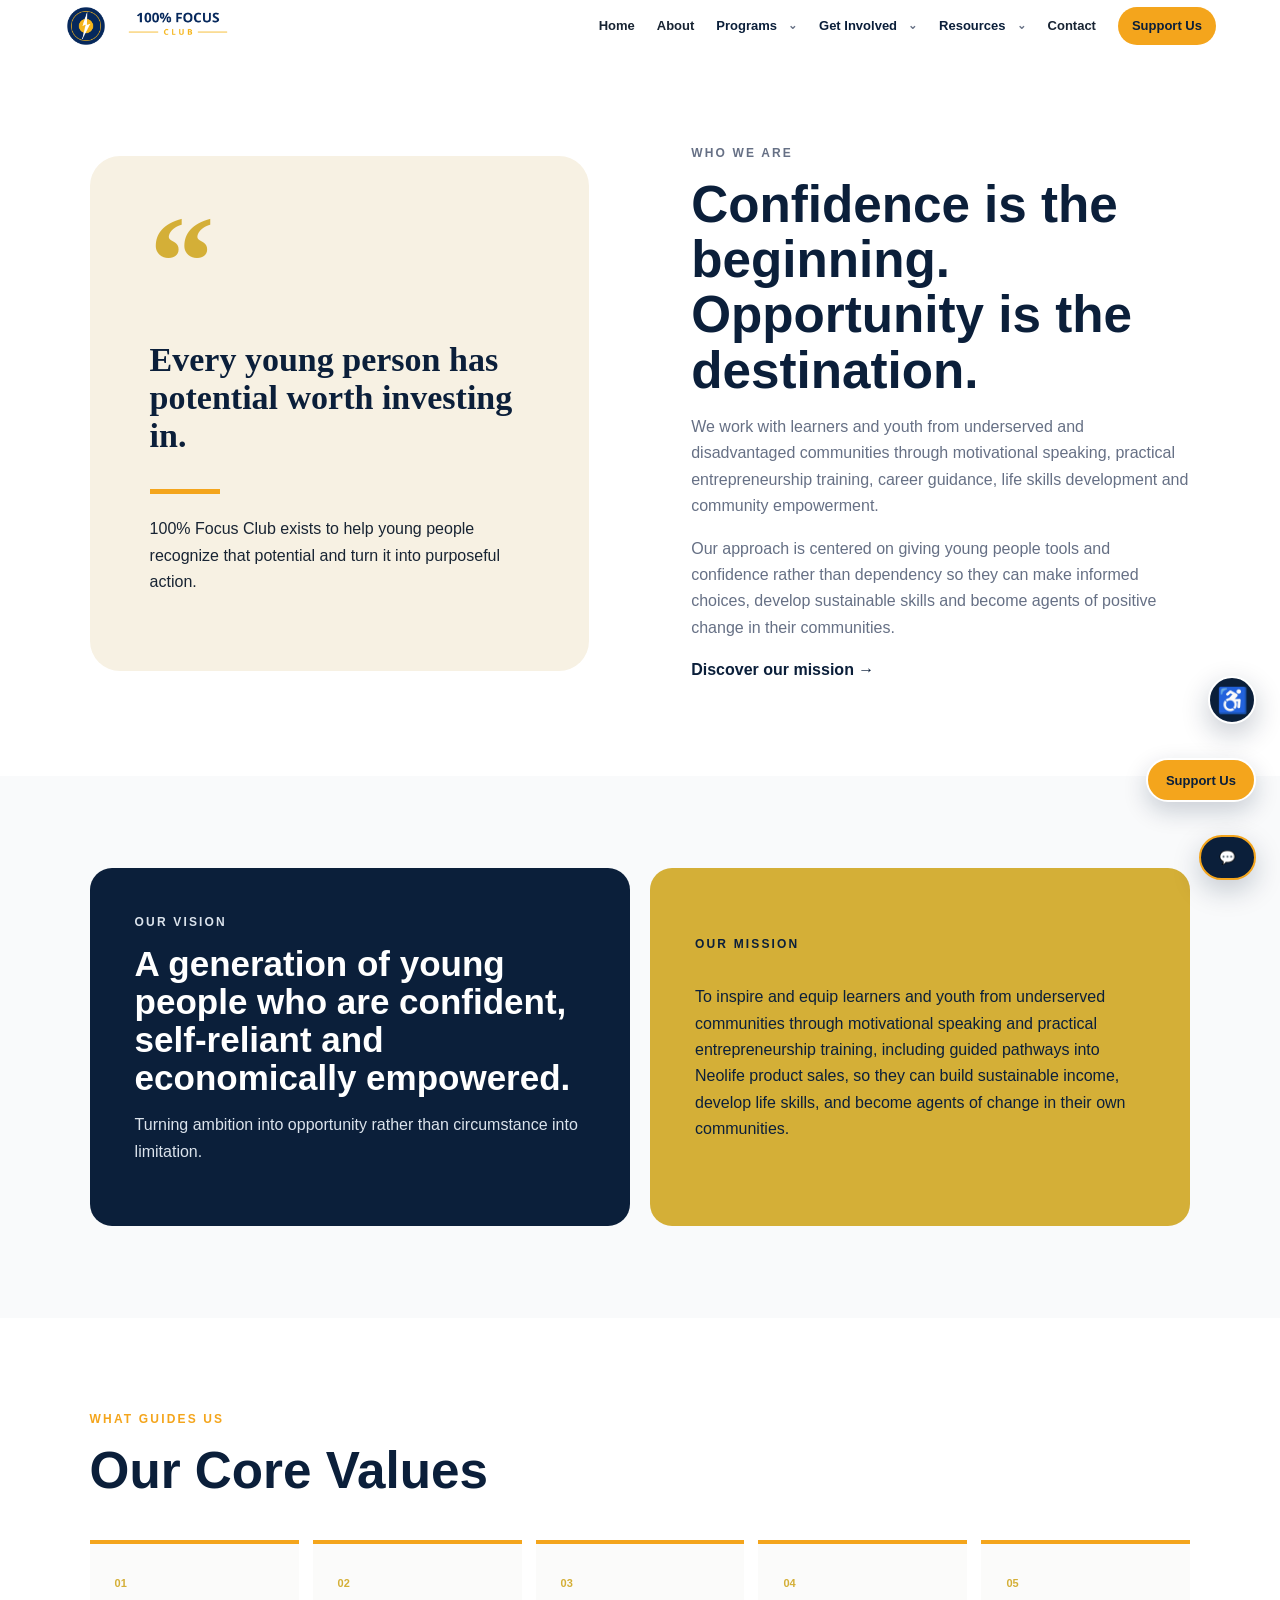
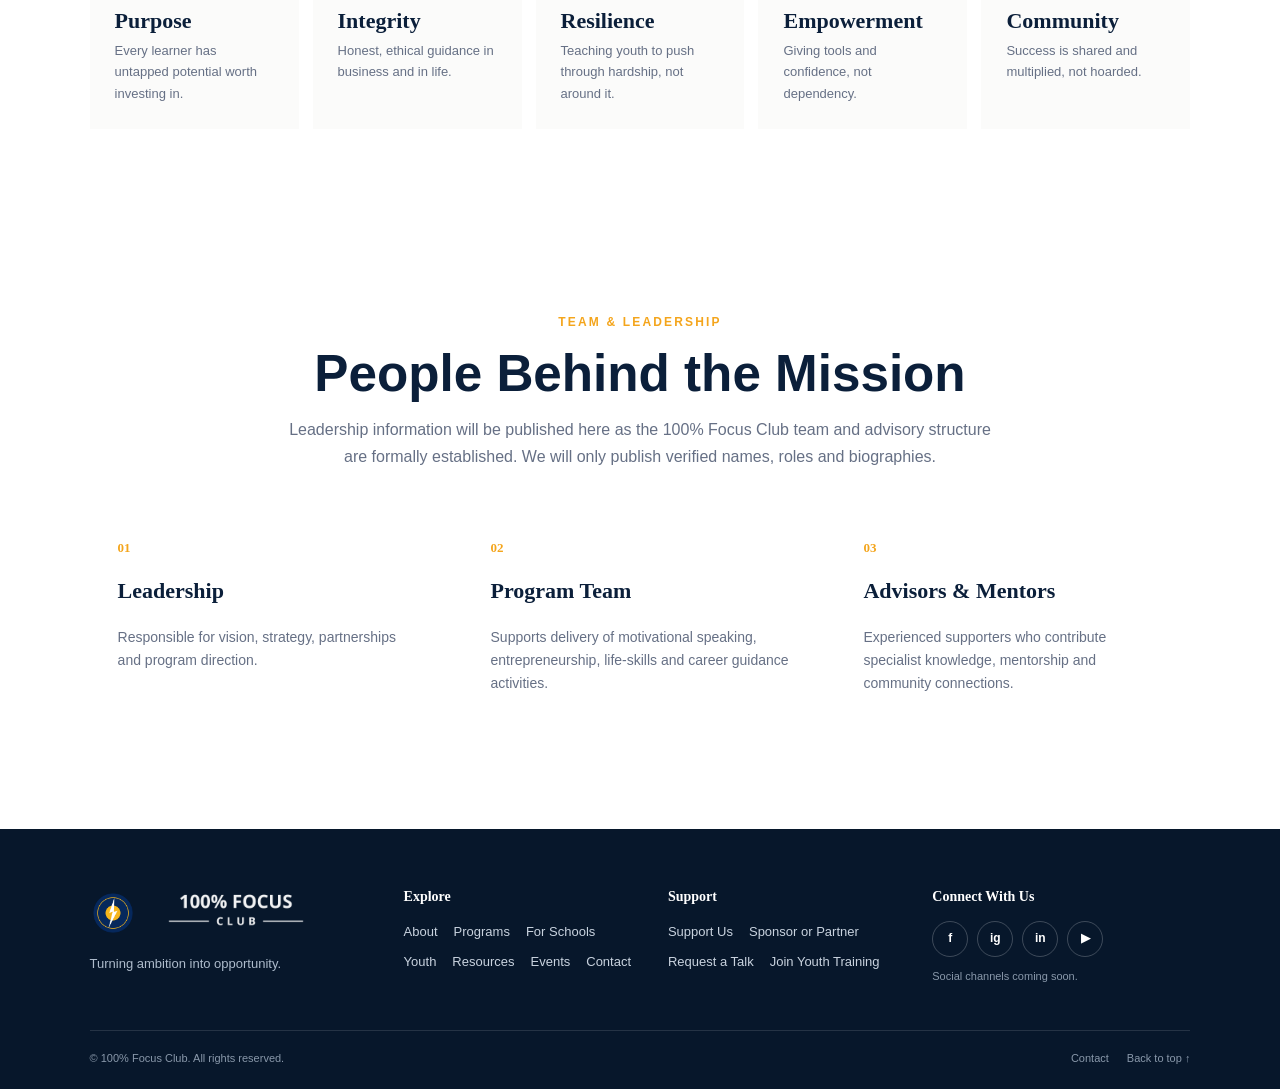
==== commit 9de759b5: "Add Merchandise to Get Involved menu" ====
--- a/about.html
+++ b/about.html
@@ -1,4 +1,4 @@
-<!doctype html><html lang="en"><head><meta charset="utf-8"><meta name="viewport" content="width=device-width, initial-scale=1"><meta name="description" content="Learn about 100% Focus Club, our vision, mission and values, and how we support learners and youth from underserved communities."><meta name="theme-color" content="#0B1F3A"><meta name="robots" content="index,follow"><link rel="canonical" href="https://100percentfocusclub.org/about"><meta property="og:type" content="website"><meta property="og:site_name" content="100% Focus Club"><meta property="og:title" content="About 100% Focus Club | Vision, Mission &amp; Values"><meta property="og:description" content="Learn about 100% Focus Club, our vision, mission and values, and how we support learners and youth from underserved communities."><meta property="og:url" content="https://100percentfocusclub.org/about"><meta property="og:image" content="https://100percentfocusclub.org/100_Focus_Club_Emblem_Transparent.png"><meta property="og:image:alt" content="100% Focus Club emblem"><meta name="twitter:card" content="summary"><meta name="twitter:title" content="About 100% Focus Club | Vision, Mission &amp; Values"><meta name="twitter:description" content="Learn about 100% Focus Club, our vision, mission and values, and how we support learners and youth from underserved communities."><meta name="twitter:image" content="https://100percentfocusclub.org/100_Focus_Club_Emblem_Transparent.png"><link rel="stylesheet" href="/styles.css"><link rel="icon" type="image/png" href="/100_Focus_Club_Emblem_Transparent.png"><link rel="apple-touch-icon" href="/100_Focus_Club_Emblem_Transparent.png"><title>About 100% Focus Club | Vision, Mission & Values</title></head><body><a class="skip-link" href="#main-content">Skip to main content</a><header class="site-header" id="top"><a class="brand" href="/" aria-label="100% Focus Club home"><img class="brand-emblem" src="/100_Focus_Club_Emblem_Transparent.png" alt="100% Focus Club emblem" /><span class="brand-wordmark"><img src="/100_Focus_Club_Wordmark_Transparent.png" alt="100% Focus Club" /></span></a><button class="menu-toggle" aria-label="Open navigation" aria-expanded="false">☰</button><nav class="nav" aria-label="Primary navigation"><a href="/">Home</a><a href="/about">About</a><details class="nav-dropdown"><summary>Programs</summary><div class="nav-dropdown-menu"><a href="/programs">All Programs</a><a href="/schools">For Schools</a><a href="/youth">Youth</a></div></details><details class="nav-dropdown"><summary>Get Involved</summary><div class="nav-dropdown-menu"><a href="/volunteer">Volunteer</a><a href="/support">Support Us</a><a href="/stories">Stories</a></div></details><details class="nav-dropdown"><summary>Resources</summary><div class="nav-dropdown-menu"><a href="/resources">Resources</a><a href="/events">Events</a></div></details><a href="/contact">Contact</a><a class="nav-support" href="/support">Support Us</a></nav></header><main id="main-content" tabindex="-1"><section class="about section" id="about">
+<!doctype html><html lang="en"><head><meta charset="utf-8"><meta name="viewport" content="width=device-width, initial-scale=1"><meta name="description" content="Learn about 100% Focus Club, our vision, mission and values, and how we support learners and youth from underserved communities."><meta name="theme-color" content="#0B1F3A"><meta name="robots" content="index,follow"><link rel="canonical" href="https://100percentfocusclub.org/about"><meta property="og:type" content="website"><meta property="og:site_name" content="100% Focus Club"><meta property="og:title" content="About 100% Focus Club | Vision, Mission &amp; Values"><meta property="og:description" content="Learn about 100% Focus Club, our vision, mission and values, and how we support learners and youth from underserved communities."><meta property="og:url" content="https://100percentfocusclub.org/about"><meta property="og:image" content="https://100percentfocusclub.org/100_Focus_Club_Emblem_Transparent.png"><meta property="og:image:alt" content="100% Focus Club emblem"><meta name="twitter:card" content="summary"><meta name="twitter:title" content="About 100% Focus Club | Vision, Mission &amp; Values"><meta name="twitter:description" content="Learn about 100% Focus Club, our vision, mission and values, and how we support learners and youth from underserved communities."><meta name="twitter:image" content="https://100percentfocusclub.org/100_Focus_Club_Emblem_Transparent.png"><link rel="stylesheet" href="/styles.css"><link rel="icon" type="image/png" href="/100_Focus_Club_Emblem_Transparent.png"><link rel="apple-touch-icon" href="/100_Focus_Club_Emblem_Transparent.png"><title>About 100% Focus Club | Vision, Mission & Values</title></head><body><a class="skip-link" href="#main-content">Skip to main content</a><header class="site-header" id="top"><a class="brand" href="/" aria-label="100% Focus Club home"><img class="brand-emblem" src="/100_Focus_Club_Emblem_Transparent.png" alt="100% Focus Club emblem" /><span class="brand-wordmark"><img src="/100_Focus_Club_Wordmark_Transparent.png" alt="100% Focus Club" /></span></a><button class="menu-toggle" aria-label="Open navigation" aria-expanded="false">☰</button><nav class="nav" aria-label="Primary navigation"><a href="/">Home</a><a href="/about">About</a><details class="nav-dropdown"><summary>Programs</summary><div class="nav-dropdown-menu"><a href="/programs">All Programs</a><a href="/schools">For Schools</a><a href="/youth">Youth</a></div></details><details class="nav-dropdown"><summary>Get Involved</summary><div class="nav-dropdown-menu"><a href="/volunteer">Volunteer</a><a href="/support">Support Us</a><a href="/merchandise">Merchandise</a><a href="/stories">Stories</a></div></details><details class="nav-dropdown"><summary>Resources</summary><div class="nav-dropdown-menu"><a href="/resources">Resources</a><a href="/events">Events</a></div></details><a href="/contact">Contact</a><a class="nav-support" href="/support">Support Us</a></nav></header><main id="main-content" tabindex="-1"><section class="about section" id="about">
   <div class="about-visual"><div class="quote-mark">“</div><h3>Every young person has potential worth investing in.</h3><div class="accent-line"></div><p>100% Focus Club exists to help young people recognize that potential and turn it into purposeful action.</p></div>
   <div class="about-copy"><p class="eyebrow">WHO WE ARE</p><h1 class="page-title">Confidence is the beginning. Opportunity is the destination.</h1><p>We work with learners and youth from underserved and disadvantaged communities through motivational speaking, practical entrepreneurship training, career guidance, life skills development and community empowerment.</p><p>Our approach is centered on giving young people tools and confidence rather than dependency so they can make informed choices, develop sustainable skills and become agents of positive change in their communities.</p><a class="text-link" href="#mission">Discover our mission →</a></div>
 </section><section class="mission section" id="mission">
--- a/styles.css
+++ b/styles.css
@@ -971,3 +971,67 @@
 /* Floating Support Us button should remain a visible branded control */
 .floating-support{background:var(--amber)!important;color:var(--navy)!important;border-radius:999px!important;padding:12px 18px!important;font-weight:800!important;box-shadow:0 8px 22px rgba(11,31,58,.18)!important;white-space:nowrap!important}
 .floating-support:hover{background:var(--gold)!important;color:var(--navy)!important}
+
+
+/* Final header/dropdown and floating-action polish */
+.nav-dropdown-menu{
+  background:#fff!important;
+  border:1px solid var(--line)!important;
+  box-shadow:0 14px 32px rgba(11,31,58,.12)!important;
+}
+.nav-dropdown-menu a:hover,
+.nav-dropdown-menu a.active{
+  background:var(--cream)!important;
+  color:var(--navy)!important;
+}
+.floating-support{
+  display:flex!important;
+  align-items:center!important;
+  justify-content:center!important;
+  position:fixed!important;
+  right:24px!important;
+  bottom:98px!important;
+  min-height:44px!important;
+  padding:12px 18px!important;
+  background:var(--amber)!important;
+  color:var(--navy)!important;
+  border:2px solid #fff!important;
+  border-radius:999px!important;
+  box-shadow:0 9px 24px rgba(11,31,58,.20)!important;
+  z-index:1190!important;
+}
+.chat-widget{
+  right:24px!important;
+  bottom:20px!important;
+  z-index:1200!important;
+}
+.accessibility-widget{
+  right:24px!important;
+  bottom:176px!important;
+  z-index:1180!important;
+}
+@media(max-width:850px){
+  .floating-support{right:16px!important;bottom:96px!important}
+  .chat-widget{right:16px!important;bottom:16px!important}
+  .accessibility-widget{right:16px!important;bottom:176px!important}
+}
+
+
+/* Merchandise catalog */
+.merchandise-section{background:#f9fafb}
+.merchandise-grid{display:grid;grid-template-columns:repeat(3,minmax(0,1fr));gap:22px;max-width:1180px;margin:0 auto}
+.merchandise-card{background:#fff;border:1px solid var(--line);border-radius:22px;overflow:hidden;box-shadow:var(--shadow);display:flex;flex-direction:column}
+.merchandise-image{aspect-ratio:4/3;background:var(--cream);display:grid;place-items:center;overflow:hidden}
+.merchandise-image img{width:100%;height:100%;object-fit:contain;display:block}
+.merchandise-copy{padding:24px;display:flex;flex-direction:column;align-items:flex-start;flex:1}
+.merchandise-copy .card-kicker{margin:0 0 8px;color:var(--gold)}
+.merchandise-copy h2{font:700 25px/1.15 Montserrat,Inter,Arial,sans-serif;color:var(--navy);margin:0 0 8px}
+.merchandise-copy>p:not(.card-kicker):not(.merchandise-price){font-size:14px;color:var(--muted);margin:0 0 20px}
+.merchandise-price{font:800 18px/1.2 Montserrat,Inter,Arial,sans-serif;color:var(--navy);margin:0 0 10px}
+.merchandise-copy .btn{margin-top:auto}
+.merchandise-empty{text-align:center;max-width:700px;margin:0 auto;padding:30px;background:#fff;border:1px solid var(--line);border-radius:18px;color:var(--muted)}
+.merchandise-note{max-width:1180px;margin:30px auto 0;padding:22px 24px;background:var(--navy);color:#fff;border-radius:18px;display:flex;align-items:center;gap:16px;flex-wrap:wrap}
+.merchandise-note strong{font:700 18px Montserrat}
+.merchandise-note span{color:#dbe2eb;flex:1 1 420px;font-size:14px}
+@media(max-width:900px){.merchandise-grid{grid-template-columns:repeat(2,minmax(0,1fr))}}
+@media(max-width:600px){.merchandise-grid{grid-template-columns:1fr}.merchandise-note{align-items:flex-start}.merchandise-note .btn{width:100%}}
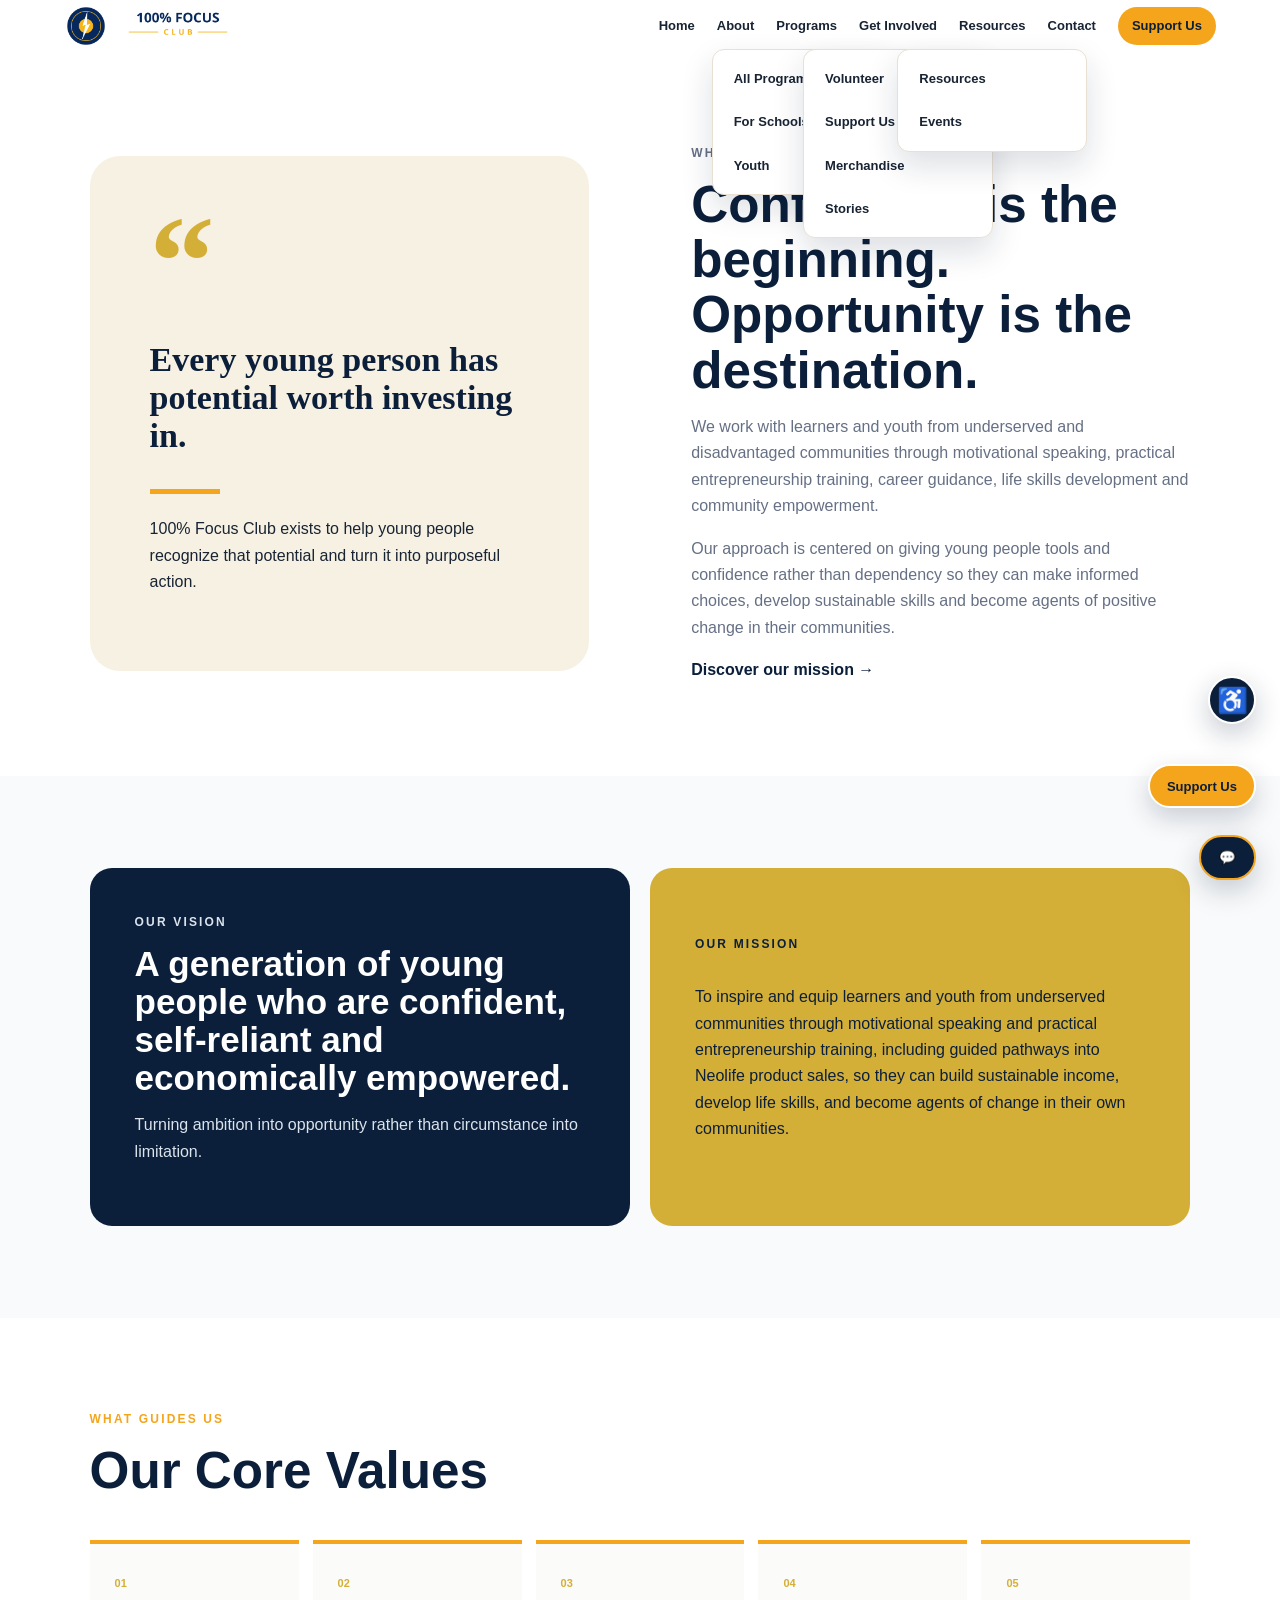
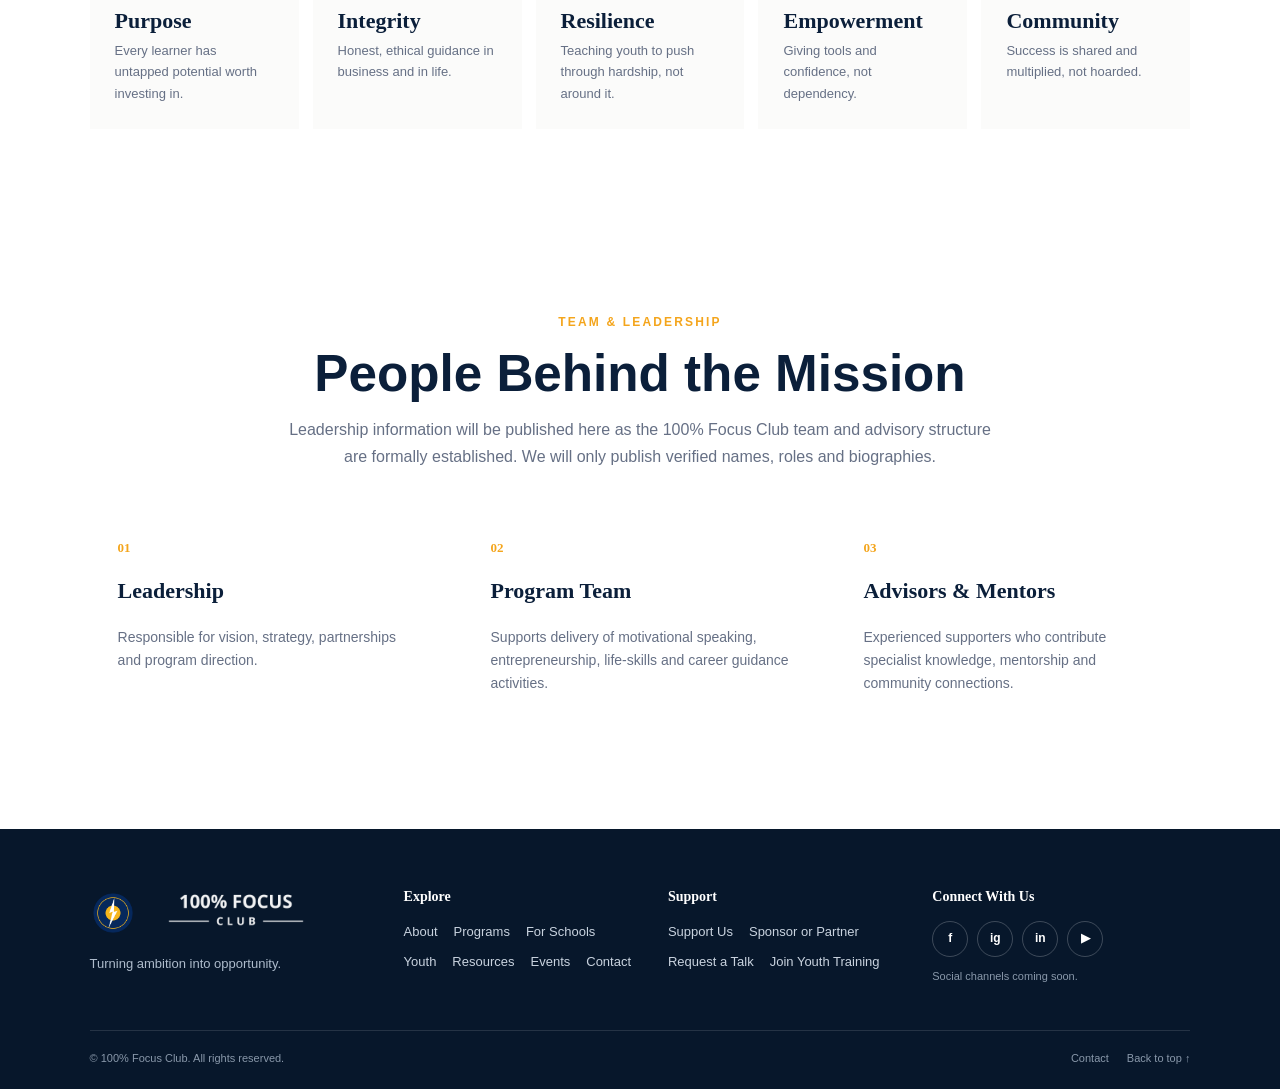
==== commit 09727b92: "Make navigation dropdowns hover activated" ====
--- a/about.html
+++ b/about.html
@@ -1,4 +1,4 @@
-<!doctype html><html lang="en"><head><meta charset="utf-8"><meta name="viewport" content="width=device-width, initial-scale=1"><meta name="description" content="Learn about 100% Focus Club, our vision, mission and values, and how we support learners and youth from underserved communities."><meta name="theme-color" content="#0B1F3A"><meta name="robots" content="index,follow"><link rel="canonical" href="https://100percentfocusclub.org/about"><meta property="og:type" content="website"><meta property="og:site_name" content="100% Focus Club"><meta property="og:title" content="About 100% Focus Club | Vision, Mission &amp; Values"><meta property="og:description" content="Learn about 100% Focus Club, our vision, mission and values, and how we support learners and youth from underserved communities."><meta property="og:url" content="https://100percentfocusclub.org/about"><meta property="og:image" content="https://100percentfocusclub.org/100_Focus_Club_Emblem_Transparent.png"><meta property="og:image:alt" content="100% Focus Club emblem"><meta name="twitter:card" content="summary"><meta name="twitter:title" content="About 100% Focus Club | Vision, Mission &amp; Values"><meta name="twitter:description" content="Learn about 100% Focus Club, our vision, mission and values, and how we support learners and youth from underserved communities."><meta name="twitter:image" content="https://100percentfocusclub.org/100_Focus_Club_Emblem_Transparent.png"><link rel="stylesheet" href="/styles.css"><link rel="icon" type="image/png" href="/100_Focus_Club_Emblem_Transparent.png"><link rel="apple-touch-icon" href="/100_Focus_Club_Emblem_Transparent.png"><title>About 100% Focus Club | Vision, Mission & Values</title></head><body><a class="skip-link" href="#main-content">Skip to main content</a><header class="site-header" id="top"><a class="brand" href="/" aria-label="100% Focus Club home"><img class="brand-emblem" src="/100_Focus_Club_Emblem_Transparent.png" alt="100% Focus Club emblem" /><span class="brand-wordmark"><img src="/100_Focus_Club_Wordmark_Transparent.png" alt="100% Focus Club" /></span></a><button class="menu-toggle" aria-label="Open navigation" aria-expanded="false">☰</button><nav class="nav" aria-label="Primary navigation"><a href="/">Home</a><a href="/about">About</a><details class="nav-dropdown"><summary>Programs</summary><div class="nav-dropdown-menu"><a href="/programs">All Programs</a><a href="/schools">For Schools</a><a href="/youth">Youth</a></div></details><details class="nav-dropdown"><summary>Get Involved</summary><div class="nav-dropdown-menu"><a href="/volunteer">Volunteer</a><a href="/support">Support Us</a><a href="/merchandise">Merchandise</a><a href="/stories">Stories</a></div></details><details class="nav-dropdown"><summary>Resources</summary><div class="nav-dropdown-menu"><a href="/resources">Resources</a><a href="/events">Events</a></div></details><a href="/contact">Contact</a><a class="nav-support" href="/support">Support Us</a></nav></header><main id="main-content" tabindex="-1"><section class="about section" id="about">
+<!doctype html><html lang="en"><head><meta charset="utf-8"><meta name="viewport" content="width=device-width, initial-scale=1"><meta name="description" content="Learn about 100% Focus Club, our vision, mission and values, and how we support learners and youth from underserved communities."><meta name="theme-color" content="#0B1F3A"><meta name="robots" content="index,follow"><link rel="canonical" href="https://100percentfocusclub.org/about"><meta property="og:type" content="website"><meta property="og:site_name" content="100% Focus Club"><meta property="og:title" content="About 100% Focus Club | Vision, Mission &amp; Values"><meta property="og:description" content="Learn about 100% Focus Club, our vision, mission and values, and how we support learners and youth from underserved communities."><meta property="og:url" content="https://100percentfocusclub.org/about"><meta property="og:image" content="https://100percentfocusclub.org/100_Focus_Club_Emblem_Transparent.png"><meta property="og:image:alt" content="100% Focus Club emblem"><meta name="twitter:card" content="summary"><meta name="twitter:title" content="About 100% Focus Club | Vision, Mission &amp; Values"><meta name="twitter:description" content="Learn about 100% Focus Club, our vision, mission and values, and how we support learners and youth from underserved communities."><meta name="twitter:image" content="https://100percentfocusclub.org/100_Focus_Club_Emblem_Transparent.png"><link rel="stylesheet" href="/styles.css"><link rel="icon" type="image/png" href="/100_Focus_Club_Emblem_Transparent.png"><link rel="apple-touch-icon" href="/100_Focus_Club_Emblem_Transparent.png"><title>About 100% Focus Club | Vision, Mission & Values</title></head><body><a class="skip-link" href="#main-content">Skip to main content</a><header class="site-header" id="top"><a class="brand" href="/" aria-label="100% Focus Club home"><img class="brand-emblem" src="/100_Focus_Club_Emblem_Transparent.png" alt="100% Focus Club emblem" /><span class="brand-wordmark"><img src="/100_Focus_Club_Wordmark_Transparent.png" alt="100% Focus Club" /></span></a><button class="menu-toggle" aria-label="Open navigation" aria-expanded="false">☰</button><nav class="nav" aria-label="Primary navigation"><a href="/">Home</a><a href="/about">About</a><div class="nav-dropdown"><a class="nav-dropdown-trigger" href="/programs">Programs</a><div class="nav-dropdown-menu"><a href="/programs">All Programs</a><a href="/schools">For Schools</a><a href="/youth">Youth</a></div></div><div class="nav-dropdown"><a class="nav-dropdown-trigger" href="/support">Get Involved</a><div class="nav-dropdown-menu"><a href="/volunteer">Volunteer</a><a href="/support">Support Us</a><a href="/merchandise">Merchandise</a><a href="/stories">Stories</a></div></div><div class="nav-dropdown"><a class="nav-dropdown-trigger" href="/resources">Resources</a><div class="nav-dropdown-menu"><a href="/resources">Resources</a><a href="/events">Events</a></div></div><a href="/contact">Contact</a><a class="nav-support" href="/support">Support Us</a></nav></header><main id="main-content" tabindex="-1"><section class="about section" id="about">
   <div class="about-visual"><div class="quote-mark">“</div><h3>Every young person has potential worth investing in.</h3><div class="accent-line"></div><p>100% Focus Club exists to help young people recognize that potential and turn it into purposeful action.</p></div>
   <div class="about-copy"><p class="eyebrow">WHO WE ARE</p><h1 class="page-title">Confidence is the beginning. Opportunity is the destination.</h1><p>We work with learners and youth from underserved and disadvantaged communities through motivational speaking, practical entrepreneurship training, career guidance, life skills development and community empowerment.</p><p>Our approach is centered on giving young people tools and confidence rather than dependency so they can make informed choices, develop sustainable skills and become agents of positive change in their communities.</p><a class="text-link" href="#mission">Discover our mission →</a></div>
 </section><section class="mission section" id="mission">
--- a/styles.css
+++ b/styles.css
@@ -1035,3 +1035,42 @@
 .merchandise-note span{color:#dbe2eb;flex:1 1 420px;font-size:14px}
 @media(max-width:900px){.merchandise-grid{grid-template-columns:repeat(2,minmax(0,1fr))}}
 @media(max-width:600px){.merchandise-grid{grid-template-columns:1fr}.merchandise-note{align-items:flex-start}.merchandise-note .btn{width:100%}}
+
+
+/* Professional dropdowns: subtle white panel with shadow on desktop */
+.nav-dropdown-menu{background:#fff!important;border:1px solid var(--line)!important;border-radius:12px!important;box-shadow:0 14px 32px rgba(11,31,58,.14)!important}
+.nav-dropdown-menu a.active{background:var(--cream);color:var(--navy);font-weight:800}
+.nav-dropdown>summary.active{color:var(--navy)!important}
+.nav-dropdown>summary.active::after{color:var(--amber)}
+/* Floating Support Us: distinct amber action between accessibility and chat */
+.floating-support{
+  display:flex!important;
+  position:fixed!important;
+  right:24px!important;
+  bottom:92px!important;
+  z-index:1190!important;
+  background:var(--amber)!important;
+  color:var(--navy)!important;
+  border:2px solid #fff!important;
+  box-shadow:0 10px 26px rgba(11,31,58,.20)!important;
+  padding:11px 17px!important;
+  border-radius:999px!important;
+  font-weight:800!important;
+  white-space:nowrap!important;
+}
+.merch-lightbox{position:fixed;inset:0;display:none;align-items:center;justify-content:center;z-index:5000;padding:28px}
+.merch-lightbox.open{display:flex}
+.merch-lightbox-backdrop{position:absolute;inset:0;background:rgba(7,23,43,.78)}
+.merch-lightbox-panel{position:relative;z-index:1;width:min(92vw,900px);height:min(88vh,760px);background:#fff;border-radius:22px;padding:22px;display:flex;flex-direction:column;box-shadow:0 24px 70px rgba(0,0,0,.3)}
+.merch-lightbox-close{position:absolute;right:14px;top:10px;width:40px;height:40px;border:0;border-radius:50%;background:var(--navy);color:#fff;font-size:26px;cursor:pointer;z-index:2}
+.merch-lightbox-stage{flex:1;min-height:0;display:grid;place-items:center;overflow:auto;background:var(--cream);border-radius:14px;padding:20px}
+.merch-lightbox-stage img{max-width:100%;max-height:100%;width:auto;height:auto;object-fit:contain;transform-origin:center;transition:transform .15s ease;cursor:zoom-in}
+.merch-lightbox-controls{display:flex;justify-content:center;gap:8px;padding-top:14px}
+.merch-lightbox-controls button{min-width:44px;height:40px;border:1px solid var(--line);border-radius:10px;background:#fff;color:var(--navy);font-weight:800;cursor:pointer}
+.merch-lightbox-controls button:hover{background:var(--cream)}
+.merch-lightbox-open{overflow:hidden}
+@media(max-width:850px){
+  .floating-support{right:16px!important;bottom:92px!important}
+  .merch-lightbox{padding:14px}
+  .merch-lightbox-panel{width:96vw;height:88vh;padding:14px}
+}
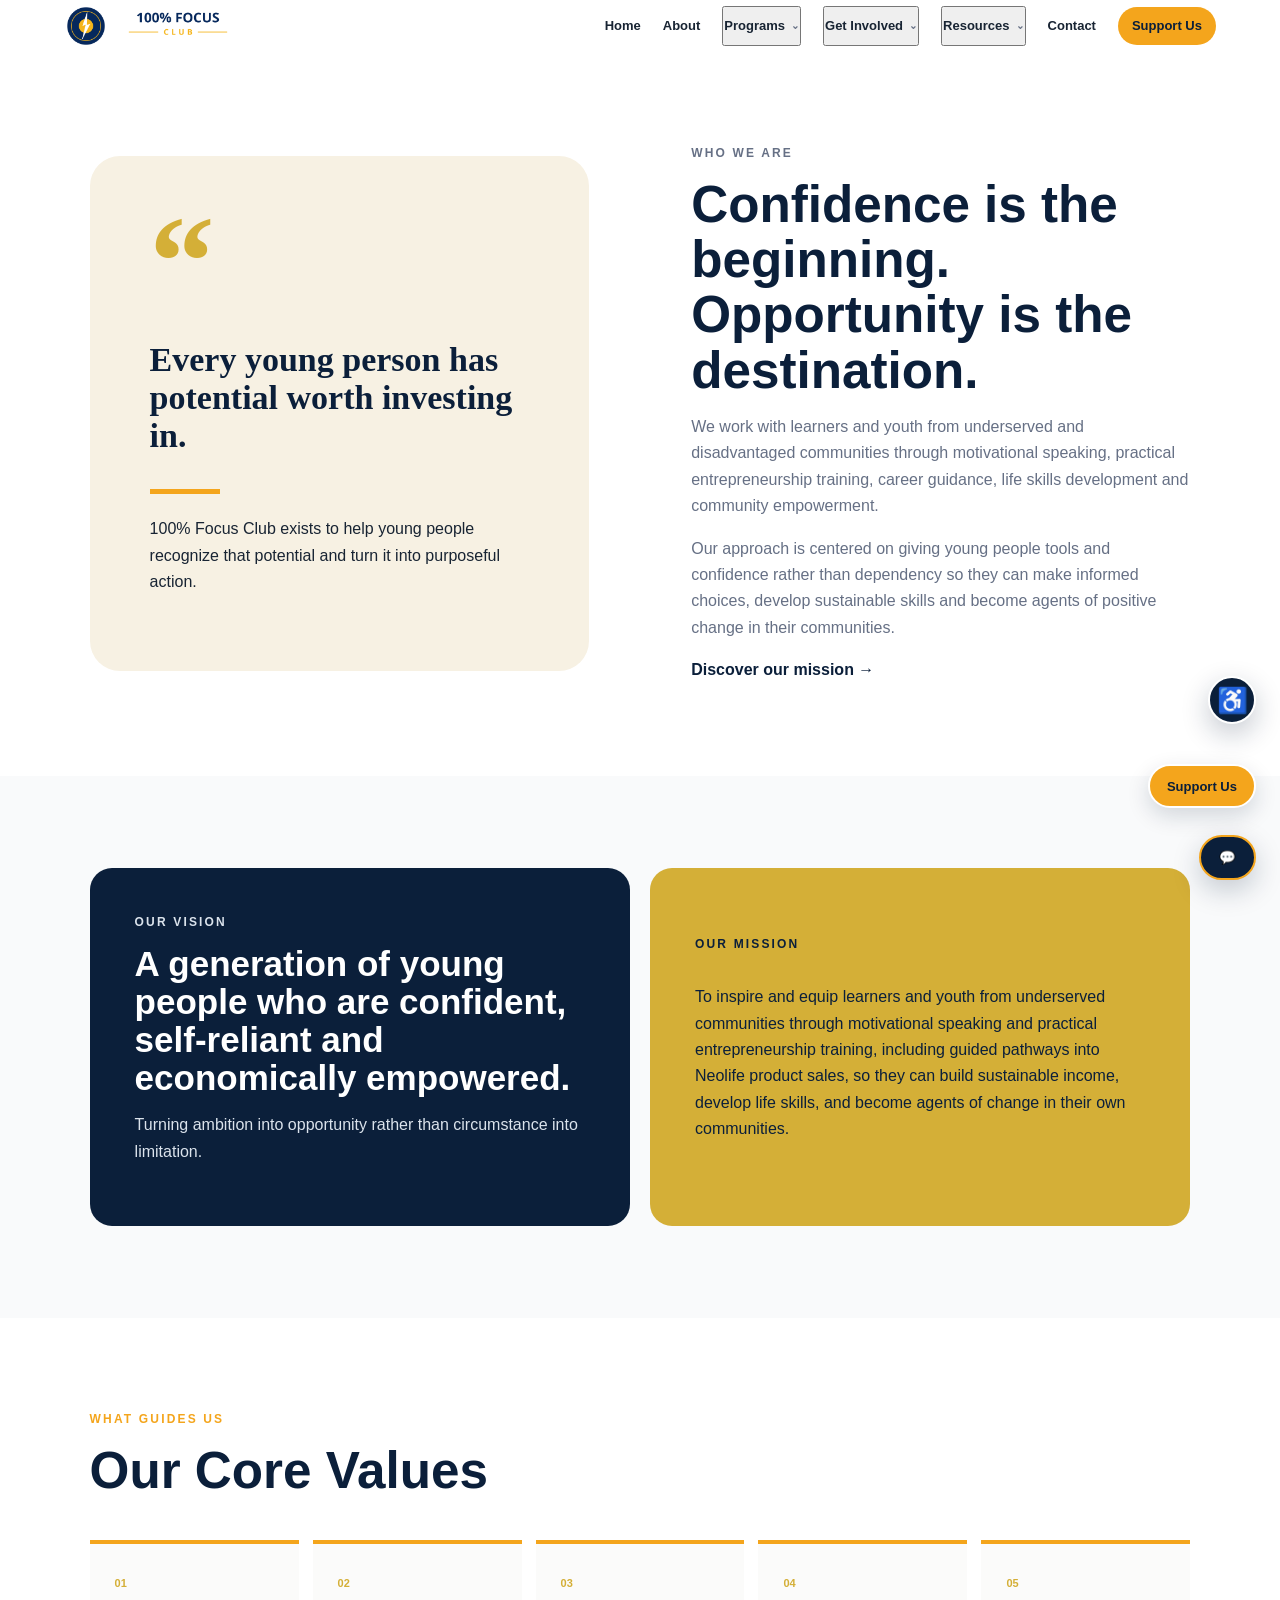
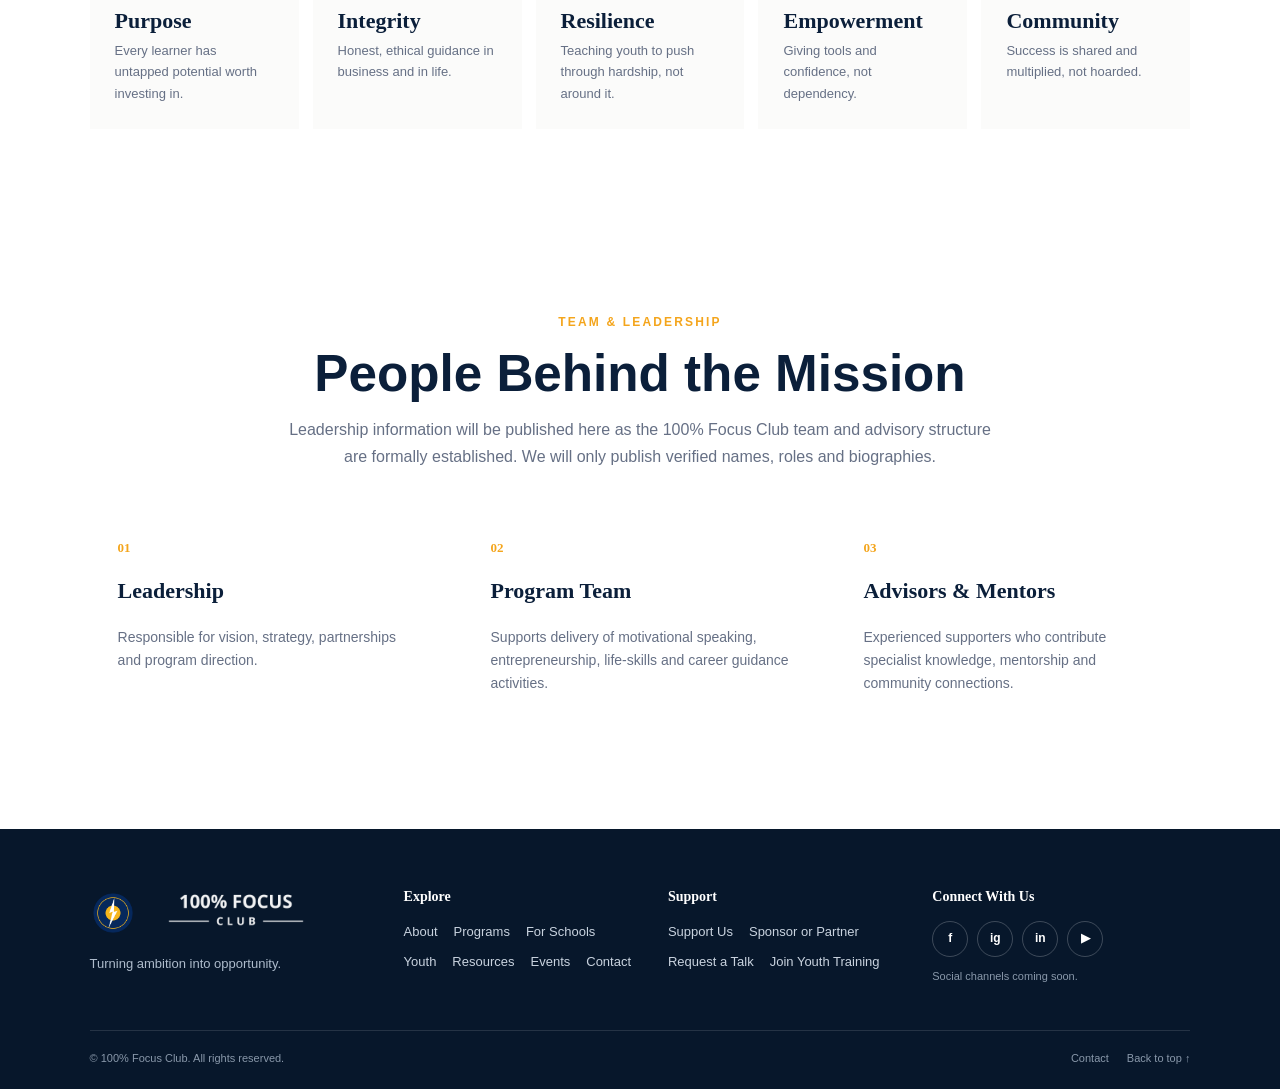
==== commit 028d37ba: "Make header dropdowns click-controlled and tidy" ====
--- a/about.html
+++ b/about.html
@@ -1,4 +1,4 @@
-<!doctype html><html lang="en"><head><meta charset="utf-8"><meta name="viewport" content="width=device-width, initial-scale=1"><meta name="description" content="Learn about 100% Focus Club, our vision, mission and values, and how we support learners and youth from underserved communities."><meta name="theme-color" content="#0B1F3A"><meta name="robots" content="index,follow"><link rel="canonical" href="https://100percentfocusclub.org/about"><meta property="og:type" content="website"><meta property="og:site_name" content="100% Focus Club"><meta property="og:title" content="About 100% Focus Club | Vision, Mission &amp; Values"><meta property="og:description" content="Learn about 100% Focus Club, our vision, mission and values, and how we support learners and youth from underserved communities."><meta property="og:url" content="https://100percentfocusclub.org/about"><meta property="og:image" content="https://100percentfocusclub.org/100_Focus_Club_Emblem_Transparent.png"><meta property="og:image:alt" content="100% Focus Club emblem"><meta name="twitter:card" content="summary"><meta name="twitter:title" content="About 100% Focus Club | Vision, Mission &amp; Values"><meta name="twitter:description" content="Learn about 100% Focus Club, our vision, mission and values, and how we support learners and youth from underserved communities."><meta name="twitter:image" content="https://100percentfocusclub.org/100_Focus_Club_Emblem_Transparent.png"><link rel="stylesheet" href="/styles.css"><link rel="icon" type="image/png" href="/100_Focus_Club_Emblem_Transparent.png"><link rel="apple-touch-icon" href="/100_Focus_Club_Emblem_Transparent.png"><title>About 100% Focus Club | Vision, Mission & Values</title></head><body><a class="skip-link" href="#main-content">Skip to main content</a><header class="site-header" id="top"><a class="brand" href="/" aria-label="100% Focus Club home"><img class="brand-emblem" src="/100_Focus_Club_Emblem_Transparent.png" alt="100% Focus Club emblem" /><span class="brand-wordmark"><img src="/100_Focus_Club_Wordmark_Transparent.png" alt="100% Focus Club" /></span></a><button class="menu-toggle" aria-label="Open navigation" aria-expanded="false">☰</button><nav class="nav" aria-label="Primary navigation"><a href="/">Home</a><a href="/about">About</a><div class="nav-dropdown"><a class="nav-dropdown-trigger" href="/programs">Programs</a><div class="nav-dropdown-menu"><a href="/programs">All Programs</a><a href="/schools">For Schools</a><a href="/youth">Youth</a></div></div><div class="nav-dropdown"><a class="nav-dropdown-trigger" href="/support">Get Involved</a><div class="nav-dropdown-menu"><a href="/volunteer">Volunteer</a><a href="/support">Support Us</a><a href="/merchandise">Merchandise</a><a href="/stories">Stories</a></div></div><div class="nav-dropdown"><a class="nav-dropdown-trigger" href="/resources">Resources</a><div class="nav-dropdown-menu"><a href="/resources">Resources</a><a href="/events">Events</a></div></div><a href="/contact">Contact</a><a class="nav-support" href="/support">Support Us</a></nav></header><main id="main-content" tabindex="-1"><section class="about section" id="about">
+<!doctype html><html lang="en"><head><meta charset="utf-8"><meta name="viewport" content="width=device-width, initial-scale=1"><meta name="description" content="Learn about 100% Focus Club, our vision, mission and values, and how we support learners and youth from underserved communities."><meta name="theme-color" content="#0B1F3A"><meta name="robots" content="index,follow"><link rel="canonical" href="https://100percentfocusclub.org/about"><meta property="og:type" content="website"><meta property="og:site_name" content="100% Focus Club"><meta property="og:title" content="About 100% Focus Club | Vision, Mission &amp; Values"><meta property="og:description" content="Learn about 100% Focus Club, our vision, mission and values, and how we support learners and youth from underserved communities."><meta property="og:url" content="https://100percentfocusclub.org/about"><meta property="og:image" content="https://100percentfocusclub.org/100_Focus_Club_Emblem_Transparent.png"><meta property="og:image:alt" content="100% Focus Club emblem"><meta name="twitter:card" content="summary"><meta name="twitter:title" content="About 100% Focus Club | Vision, Mission &amp; Values"><meta name="twitter:description" content="Learn about 100% Focus Club, our vision, mission and values, and how we support learners and youth from underserved communities."><meta name="twitter:image" content="https://100percentfocusclub.org/100_Focus_Club_Emblem_Transparent.png"><link rel="stylesheet" href="/styles.css"><link rel="icon" type="image/png" href="/100_Focus_Club_Emblem_Transparent.png"><link rel="apple-touch-icon" href="/100_Focus_Club_Emblem_Transparent.png"><title>About 100% Focus Club | Vision, Mission & Values</title></head><body><a class="skip-link" href="#main-content">Skip to main content</a><header class="site-header" id="top"><a class="brand" href="/" aria-label="100% Focus Club home"><img class="brand-emblem" src="/100_Focus_Club_Emblem_Transparent.png" alt="100% Focus Club emblem" /><span class="brand-wordmark"><img src="/100_Focus_Club_Wordmark_Transparent.png" alt="100% Focus Club" /></span></a><button class="menu-toggle" aria-label="Open navigation" aria-expanded="false">☰</button><nav class="nav" aria-label="Primary navigation"><a href="/">Home</a><a href="/about">About</a><div class="nav-dropdown"><button type="button" class="nav-dropdown-trigger" aria-expanded="false">Programs</button><div class="nav-dropdown-menu"><a href="/programs">All Programs</a><a href="/schools">For Schools</a><a href="/youth">Youth</a></div></div><div class="nav-dropdown"><button type="button" class="nav-dropdown-trigger" aria-expanded="false">Get Involved</button><div class="nav-dropdown-menu"><a href="/volunteer">Volunteer</a><a href="/support">Support Us</a><a href="/merchandise">Merchandise</a><a href="/stories">Stories</a></div></div><div class="nav-dropdown"><button type="button" class="nav-dropdown-trigger" aria-expanded="false">Resources</button><div class="nav-dropdown-menu"><a href="/resources">Resources</a><a href="/events">Events</a></div></div><a href="/contact">Contact</a><a class="nav-support" href="/support">Support Us</a></nav></header><main id="main-content" tabindex="-1"><section class="about section" id="about">
   <div class="about-visual"><div class="quote-mark">“</div><h3>Every young person has potential worth investing in.</h3><div class="accent-line"></div><p>100% Focus Club exists to help young people recognize that potential and turn it into purposeful action.</p></div>
   <div class="about-copy"><p class="eyebrow">WHO WE ARE</p><h1 class="page-title">Confidence is the beginning. Opportunity is the destination.</h1><p>We work with learners and youth from underserved and disadvantaged communities through motivational speaking, practical entrepreneurship training, career guidance, life skills development and community empowerment.</p><p>Our approach is centered on giving young people tools and confidence rather than dependency so they can make informed choices, develop sustainable skills and become agents of positive change in their communities.</p><a class="text-link" href="#mission">Discover our mission →</a></div>
 </section><section class="mission section" id="mission">
--- a/styles.css
+++ b/styles.css
@@ -1074,3 +1074,189 @@
   .merch-lightbox{padding:14px}
   .merch-lightbox-panel{width:96vw;height:88vh;padding:14px}
 }
+
+
+/* Professional navigation dropdowns: hover on desktop, tap on touch devices */
+.nav-dropdown{position:relative;display:flex;align-items:center;height:100%}
+.nav-dropdown-trigger{display:inline-flex!important;align-items:center;gap:6px;white-space:nowrap}
+.nav-dropdown-trigger::after{content:"⌄";font-size:11px;color:var(--muted);transition:transform .15s ease}
+.nav-dropdown:hover .nav-dropdown-trigger::after,
+.nav-dropdown:focus-within .nav-dropdown-trigger::after{transform:rotate(180deg);color:var(--amber)}
+.nav-dropdown-menu{
+  position:absolute;
+  top:calc(100% + 8px);
+  left:50%;
+  transform:translateX(-50%) translateY(-4px);
+  min-width:200px;
+  padding:8px;
+  background:#fff;
+  border:1px solid var(--line);
+  border-radius:14px;
+  box-shadow:0 16px 36px rgba(11,31,58,.14);
+  display:flex;
+  flex-direction:column;
+  gap:2px;
+  opacity:0;
+  visibility:hidden;
+  pointer-events:none;
+  transition:opacity .15s ease,transform .15s ease,visibility .15s ease;
+  z-index:100;
+}
+.nav-dropdown:hover .nav-dropdown-menu,
+.nav-dropdown:focus-within .nav-dropdown-menu{
+  opacity:1;
+  visibility:visible;
+  pointer-events:auto;
+  transform:translateX(-50%) translateY(0);
+}
+.nav-dropdown-menu a{
+  display:block!important;
+  padding:10px 13px;
+  border-radius:9px;
+  white-space:nowrap;
+  font-size:13px;
+}
+.nav-dropdown-menu a:hover{background:var(--cream);color:var(--navy)}
+.nav-dropdown:has(.nav-dropdown-menu a.active)>.nav-dropdown-trigger{
+  color:var(--navy);
+  font-weight:800;
+}
+.nav-dropdown:has(.nav-dropdown-menu a.active)>.nav-dropdown-trigger::after{color:var(--amber)}
+/* Floating Support Us stays a visible amber action between accessibility and chat */
+.floating-support{
+  display:flex!important;
+  background:var(--amber)!important;
+  color:var(--navy)!important;
+  border-radius:999px!important;
+  padding:11px 17px!important;
+  box-shadow:0 8px 22px rgba(11,31,58,.16)!important;
+  font-weight:800!important;
+}
+
+/* Touch/mobile navigation can use tap; desktop uses hover */
+@media(max-width:850px){
+  .nav-dropdown{display:block;width:100%;height:auto}
+  .nav-dropdown-trigger{width:100%;justify-content:space-between;padding:10px 0;font-size:12px}
+  .nav-dropdown-menu{
+    position:static;
+    transform:none;
+    min-width:0;
+    width:100%;
+    margin:0 0 4px;
+    padding:4px 0 4px 14px;
+    border:0;
+    border-left:2px solid var(--amber);
+    border-radius:0;
+    box-shadow:none;
+    background:transparent;
+    opacity:1;
+    visibility:visible;
+    pointer-events:auto;
+    display:none;
+  }
+  .nav-dropdown:focus-within .nav-dropdown-menu,
+  .nav-dropdown:hover .nav-dropdown-menu{display:flex}
+  .nav-dropdown-menu a{padding:9px 10px}
+  .floating-support{right:16px!important;bottom:92px!important}
+}
+
+
+/* Dropdown behavior: open on click, close immediately after selecting an item */
+.nav-dropdown .nav-dropdown-menu{display:none!important}
+.nav-dropdown[open] .nav-dropdown-menu{display:flex!important}
+.nav-dropdown:hover .nav-dropdown-menu,
+.nav-dropdown:focus-within .nav-dropdown-menu{display:none!important}
+.nav-dropdown[open]:hover .nav-dropdown-menu,
+.nav-dropdown[open]:focus-within .nav-dropdown-menu{display:flex!important}
+
+
+/* Final dropdown navigation: clean hover menus on desktop, no persistent parent highlight */
+@media(min-width:851px){
+  .nav-dropdown{position:relative;display:flex;align-items:center;height:100%}
+  .nav-dropdown-trigger{
+    display:inline-flex!important;
+    align-items:center;
+    gap:6px;
+    padding:7px 0!important;
+    color:inherit!important;
+    font:inherit;
+    white-space:nowrap;
+  }
+  .nav-dropdown-trigger::after{
+    content:"⌄";
+    font-size:10px;
+    color:var(--muted);
+    transition:transform .15s ease;
+  }
+  .nav-dropdown:hover .nav-dropdown-trigger::after,
+  .nav-dropdown:focus-within .nav-dropdown-trigger::after{
+    transform:rotate(180deg);
+    color:var(--amber);
+  }
+  .nav-dropdown-menu{
+    display:none!important;
+    position:absolute!important;
+    top:calc(100% + 8px)!important;
+    left:50%!important;
+    transform:translateX(-50%)!important;
+    min-width:190px!important;
+    padding:8px!important;
+    background:#fff!important;
+    border:1px solid var(--line)!important;
+    border-radius:12px!important;
+    box-shadow:0 12px 30px rgba(11,31,58,.12)!important;
+    flex-direction:column!important;
+    gap:2px!important;
+    z-index:100!important;
+  }
+  .nav-dropdown:hover .nav-dropdown-menu,
+  .nav-dropdown:focus-within .nav-dropdown-menu{
+    display:flex!important;
+  }
+  .nav-dropdown-menu a{
+    display:block;
+    padding:9px 12px!important;
+    border-radius:8px;
+    font-size:13px!important;
+    white-space:nowrap;
+  }
+  .nav-dropdown-menu a:hover{
+    background:var(--cream)!important;
+    color:var(--navy)!important;
+  }
+  /* A child page is active; do not keep the dropdown parent highlighted. */
+  .nav-dropdown:has(.nav-dropdown-menu a.active)>.nav-dropdown-trigger{
+    color:inherit!important;
+    font-weight:600!important;
+  }
+}
+@media(max-width:850px){
+  .nav-dropdown{display:block;width:100%;height:auto}
+  .nav-dropdown-trigger{
+    display:flex!important;
+    width:100%;
+    justify-content:space-between;
+    align-items:center;
+    padding:10px 0!important;
+  }
+  .nav-dropdown-menu{
+    display:none!important;
+    position:static!important;
+    transform:none!important;
+    min-width:0!important;
+    margin:2px 0 6px!important;
+    padding:5px 0 5px 12px!important;
+    background:transparent!important;
+    border:0!important;
+    border-left:2px solid var(--amber)!important;
+    border-radius:0!important;
+    box-shadow:none!important;
+  }
+  .nav-dropdown:hover .nav-dropdown-menu,
+  .nav-dropdown:focus-within .nav-dropdown-menu{
+    display:flex!important;
+    flex-direction:column!important;
+  }
+}
+
+/* Clicking a dropdown destination navigates normally and closes the menu. */
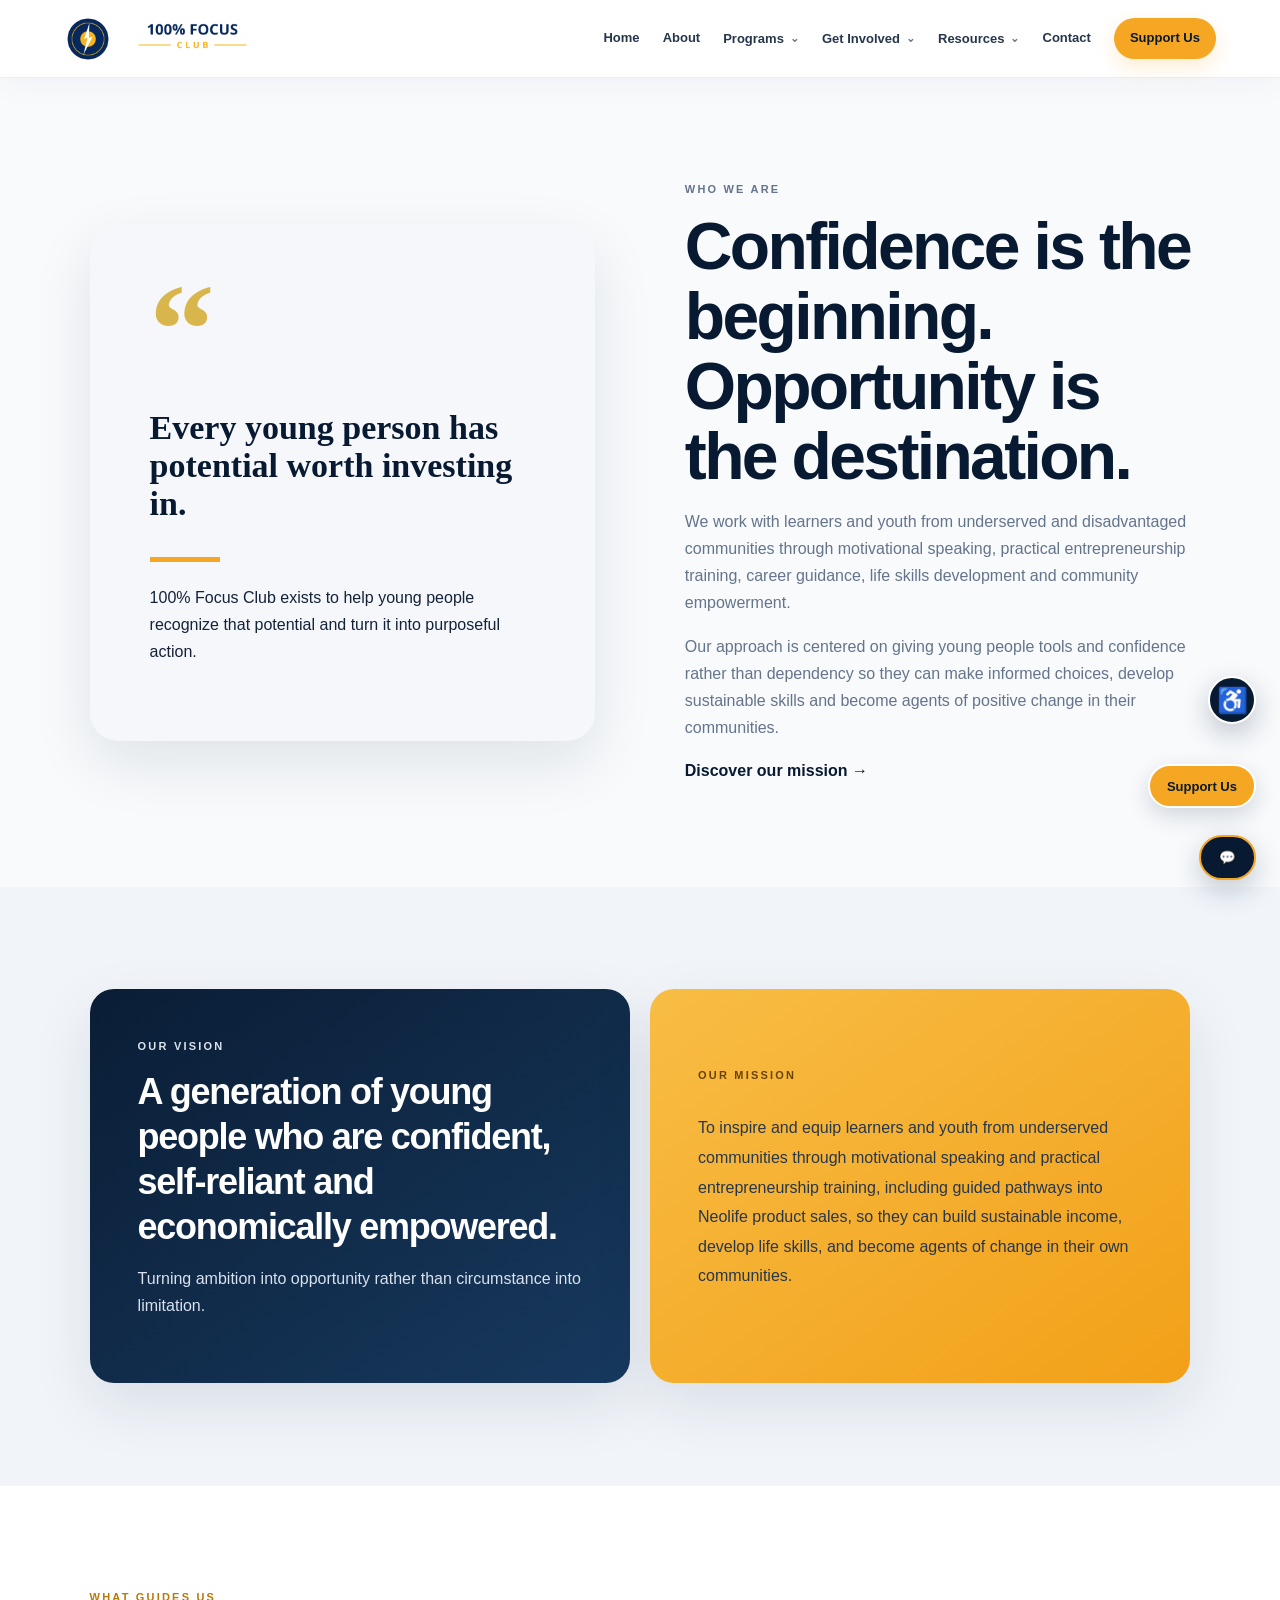
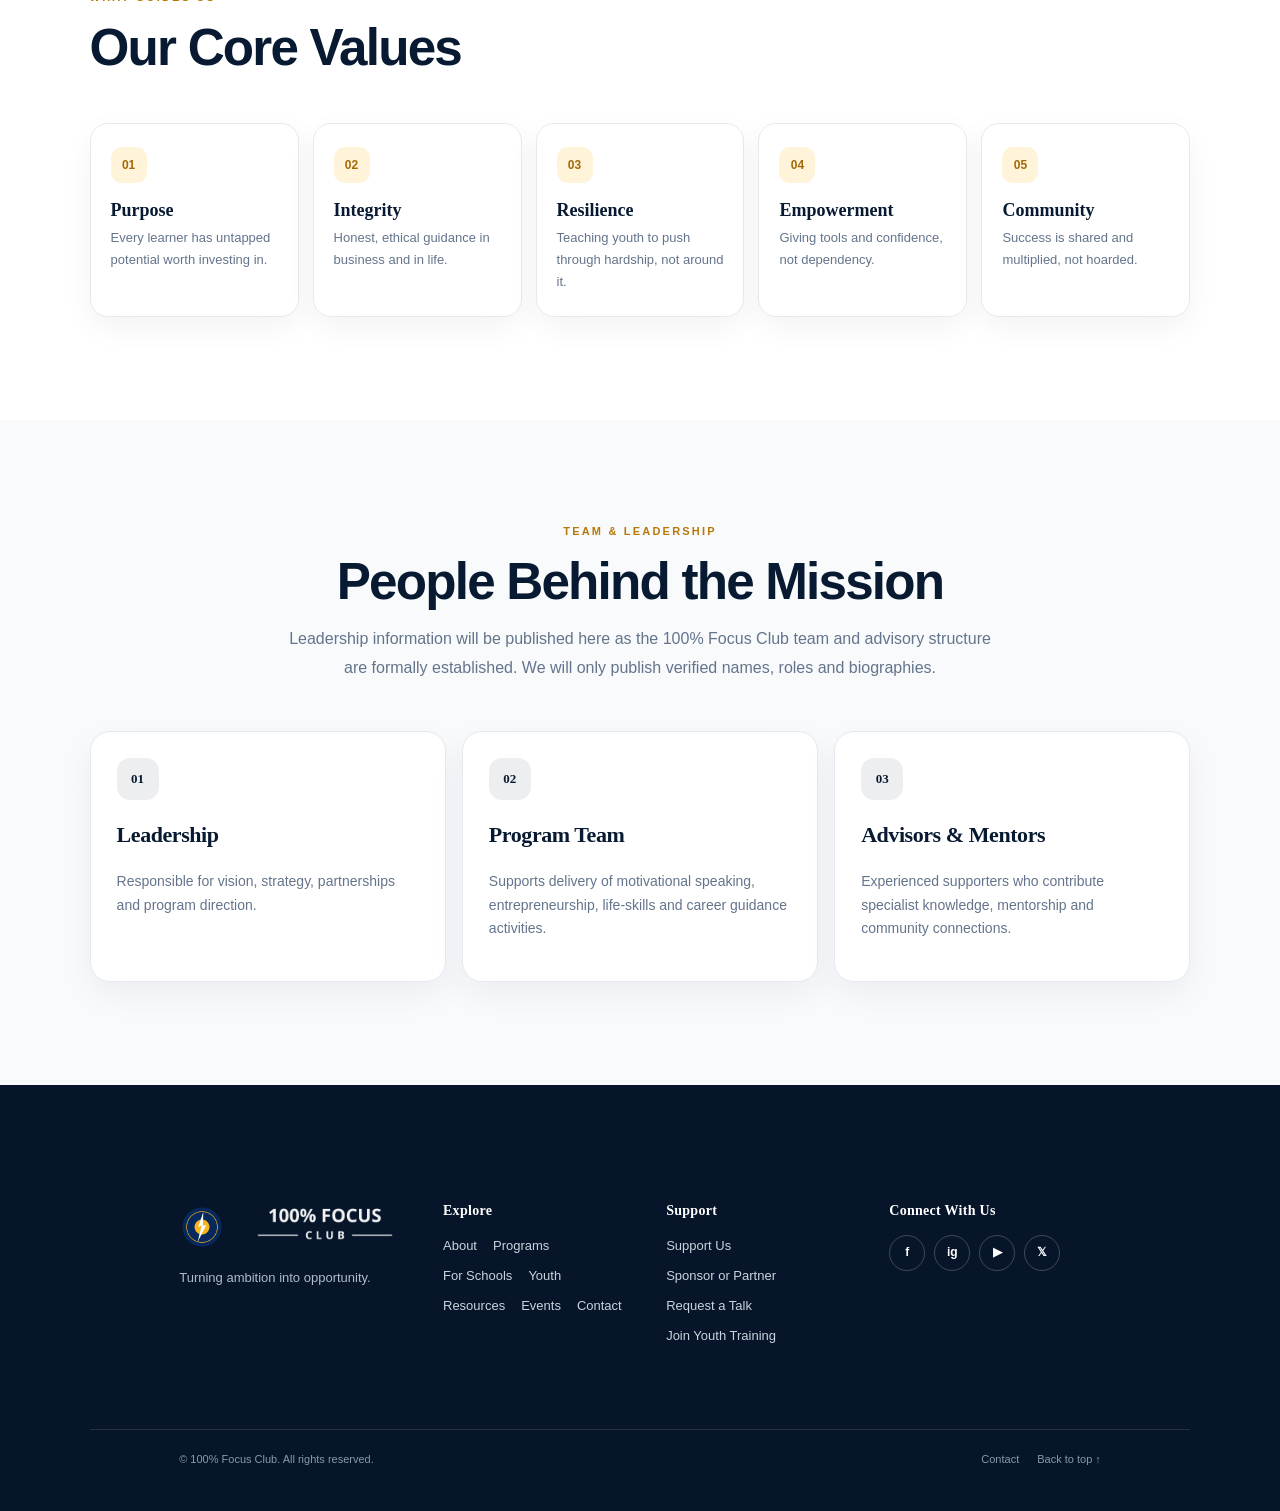
==== commit 327b3fbd: "Update official social media links" ====
--- a/about.html
+++ b/about.html
@@ -24,4 +24,9 @@
       <button type="button" data-a11y="reset">Reset all</button>
     </div>
   </div>
-</div><a class="floating-support" href="/support" aria-label="Support 100% Focus Club">Support Us</a><footer><div class="footer-main"><div class="footer-brand"><div class="footer-logo"><img class="footer-emblem" src="100_Focus_Club_Emblem_Transparent.png" alt="100% Focus Club emblem"><img class="footer-wordmark" src="100_Focus_Club_Wordmark_Transparent.png" alt="100% Focus Club"></div><p>Turning ambition into opportunity.</p></div><div class="footer-column"><h3>Explore</h3><div class="footer-links"><a href="/about">About</a><a href="/programs">Programs</a><a href="/schools">For Schools</a><a href="/youth">Youth</a><a href="/resources">Resources</a><a href="/events">Events</a><a href="/contact">Contact</a></div></div><div class="footer-column"><h3>Support</h3><div class="footer-links"><a href="/support">Support Us</a><a href="/support">Sponsor or Partner</a><a href="/schools">Request a Talk</a><a href="/youth">Join Youth Training</a></div></div><div class="footer-column social-column"><h3>Connect With Us</h3><div class="social-links" aria-label="Social media"><a href="https://www.facebook.com/profile.php?id=61593097517740" aria-label="Facebook" target="_blank" rel="noopener noreferrer">f</a><a href="#" aria-label="Instagram">ig</a><a href="#" aria-label="LinkedIn">in</a><a href="#" aria-label="YouTube">▶</a></div><p class="social-note">Social channels coming soon.</p></div></div><div class="footer-bottom"><span>© 100% Focus Club. All rights reserved.</span><div><a href="/contact">Contact</a><a href="/">Back to top ↑</a></div></div></footer><script src="/script.js"></script></body></html>+</div><a class="floating-support" href="/support" aria-label="Support 100% Focus Club">Support Us</a><footer><div class="footer-main"><div class="footer-brand"><div class="footer-logo"><img class="footer-emblem" src="100_Focus_Club_Emblem_Transparent.png" alt="100% Focus Club emblem"><img class="footer-wordmark" src="100_Focus_Club_Wordmark_Transparent.png" alt="100% Focus Club"></div><p>Turning ambition into opportunity.</p></div><div class="footer-column"><h3>Explore</h3><div class="footer-links"><a href="/about">About</a><a href="/programs">Programs</a><a href="/schools">For Schools</a><a href="/youth">Youth</a><a href="/resources">Resources</a><a href="/events">Events</a><a href="/contact">Contact</a></div></div><div class="footer-column"><h3>Support</h3><div class="footer-links"><a href="/support">Support Us</a><a href="/support">Sponsor or Partner</a><a href="/schools">Request a Talk</a><a href="/youth">Join Youth Training</a></div></div><div class="footer-column social-column"><h3>Connect With Us</h3><div class="social-links" aria-label="Social media">
+<a href="https://www.facebook.com/profile.php?id=61593097517740" aria-label="Facebook" target="_blank" rel="noopener noreferrer">f</a>
+<a href="https://www.instagram.com/100percentfocusclub" aria-label="Instagram" target="_blank" rel="noopener noreferrer">ig</a>
+<a href="https://youtube.com/@100percentfocusclub" aria-label="YouTube" target="_blank" rel="noopener noreferrer">▶</a>
+<a href="https://x.com/100percentclb" aria-label="X" target="_blank" rel="noopener noreferrer">𝕏</a>
+</div></div></div><div class="footer-bottom"><span>© 100% Focus Club. All rights reserved.</span><div><a href="/contact">Contact</a><a href="/">Back to top ↑</a></div></div></footer><script src="/script.js"></script></body></html>
--- a/styles.css
+++ b/styles.css
@@ -1260,3 +1260,329 @@
 }
 
 /* Clicking a dropdown destination navigates normally and closes the menu. */
+
+
+/* Final professional header dropdowns */
+.nav-dropdown{position:relative;display:flex;align-items:center;height:100%}
+.nav-dropdown-trigger{
+  appearance:none;
+  border:0;
+  background:transparent;
+  color:var(--navy);
+  font:600 13px Inter,Arial,sans-serif;
+  padding:7px 0;
+  margin:0;
+  cursor:pointer;
+  white-space:nowrap;
+  display:inline-flex;
+  align-items:center;
+  gap:6px;
+}
+.nav-dropdown-trigger::after{content:"⌄";font-size:11px;color:var(--muted);transition:transform .15s ease}
+.nav-dropdown.open>.nav-dropdown-trigger,
+.nav-dropdown-trigger:hover{color:var(--amber)}
+.nav-dropdown.open>.nav-dropdown-trigger::after{transform:rotate(180deg);color:var(--amber)}
+.nav-dropdown-menu{
+  display:none!important;
+  position:absolute!important;
+  top:calc(100% + 10px)!important;
+  left:50%!important;
+  transform:translateX(-50%)!important;
+  width:max-content!important;
+  min-width:190px!important;
+  padding:8px!important;
+  margin:0!important;
+  background:#fff!important;
+  border:1px solid var(--line)!important;
+  border-radius:14px!important;
+  box-shadow:0 16px 36px rgba(11,31,58,.14)!important;
+  flex-direction:column!important;
+  gap:2px!important;
+  z-index:100!important;
+}
+.nav-dropdown.open>.nav-dropdown-menu{display:flex!important}
+.nav-dropdown-menu a{
+  display:block!important;
+  width:100%!important;
+  padding:10px 13px!important;
+  border-radius:9px!important;
+  color:var(--navy)!important;
+  font-size:13px!important;
+  white-space:nowrap!important;
+}
+.nav-dropdown-menu a:hover{background:var(--cream)!important;color:var(--navy)!important}
+.site-header .nav-support{
+  background:var(--amber)!important;
+  color:var(--navy)!important;
+  border-radius:999px!important;
+  padding:9px 16px!important;
+}
+@media(max-width:850px){
+  .nav-dropdown{display:block;width:100%;height:auto}
+  .nav-dropdown-trigger{width:100%;justify-content:space-between;padding:10px 0;font-size:12px}
+  .nav-dropdown-menu,
+  .nav-dropdown.open>.nav-dropdown-menu{
+    position:static!important;
+    transform:none!important;
+    width:100%!important;
+    min-width:0!important;
+    margin:2px 0 6px!important;
+    padding:4px 0 4px 14px!important;
+    background:transparent!important;
+    border:0!important;
+    border-left:2px solid var(--amber)!important;
+    border-radius:0!important;
+    box-shadow:none!important;
+  }
+  .nav-dropdown-menu a{padding:9px 10px!important}
+}
+
+
+/* Stories editorial layout */
+.stories-block{max-width:1180px;margin:0 auto 72px}
+.stories-block-heading{display:flex;justify-content:space-between;align-items:end;gap:32px;margin-bottom:24px}
+.stories-block-heading h2{font:700 38px/1.12 Montserrat,Inter,sans-serif;color:var(--navy);margin:4px 0 0}
+.stories-block-heading>p{max-width:430px;color:var(--muted);margin:0}
+.stories-post-grid{display:grid;grid-template-columns:repeat(2,minmax(0,1fr));gap:22px}
+.stories-post-grid .story-featured{grid-column:1/-1;display:grid;grid-template-columns:.9fr 1.1fr}
+.blog-card{overflow:hidden;border:1px solid var(--line);box-shadow:0 12px 34px rgba(11,31,58,.07)}
+.blog-card .content-card-header{padding:22px 24px 8px}
+.blog-card .content-card-header h3{font:700 24px/1.2 Montserrat,Inter,sans-serif;color:var(--navy)}
+.blog-card>img{display:block;width:100%;max-height:330px;object-fit:cover}
+.blog-card .content-card-body{padding:8px 24px 24px}
+.story-excerpt{color:var(--muted);margin:0 0 16px}
+.story-full{border-top:1px solid var(--line);padding-top:16px;margin-top:10px;white-space:pre-line}
+.story-toggle{padding:10px 16px;font-size:13px}
+.stories-photo-grid{grid-template-columns:repeat(3,minmax(0,1fr));gap:18px}
+.stories-photo-grid figure{margin:0;background:#fff;border:1px solid var(--line);border-radius:18px;overflow:hidden}
+.stories-photo-grid img{display:block;width:100%;height:250px;object-fit:cover}
+.stories-photo-grid figcaption{padding:12px 15px;font-weight:700;color:var(--navy);font-size:13px}
+@media(max-width:850px){.stories-block-heading{display:block}.stories-block-heading>p{margin-top:10px}.stories-post-grid{grid-template-columns:1fr}.stories-post-grid .story-featured{grid-column:auto;display:block}.stories-post-grid .story-featured>img{height:auto}.stories-photo-grid{grid-template-columns:repeat(2,minmax(0,1fr))}}
+@media(max-width:560px){.stories-photo-grid{grid-template-columns:1fr}.stories-photo-grid img{height:auto;max-height:420px;object-fit:contain;background:var(--cream)}}
+
+
+/* Public contact email shown in the site footer and Contact page */
+.public-contact-email{margin:12px 0 0;color:var(--muted);font-size:14px;line-height:1.6;overflow-wrap:anywhere}
+.public-contact-email strong{color:var(--navy)}
+.public-contact-email a{color:var(--navy);font-weight:800;text-decoration:underline;text-decoration-color:var(--amber);text-underline-offset:3px;overflow-wrap:anywhere}
+.public-contact-email a:hover{color:#8a5b00}
+/* Ensure the public email stands out clearly against the dark footer */
+.footer-brand .public-contact-email{color:#fff;font-size:14px;font-weight:600}
+.footer-brand .public-contact-email strong{color:#f4a51c}
+.footer-brand .public-contact-email a{color:#fff;font-weight:800;text-decoration-color:#f4a51c;text-decoration-thickness:2px}
+.footer-brand .public-contact-email a:hover{color:#f4a51c}
+
+
+/* ===== 2026 visual refresh: premium, modern, accessible ===== */
+:root{
+  --navy:#081a31;--navy2:#102b4d;--amber:#f5a623;--gold:#d9b64c;
+  --cream:#f5f7fb;--ink:#142238;--muted:#64748b;--line:#e5eaf1;
+  --radius:24px;--shadow:0 22px 60px rgba(8,26,49,.10);
+}
+html{scroll-padding-top:88px}
+body{font-family:Inter,"Segoe UI",Arial,sans-serif;color:var(--ink);background:#f8fafc;line-height:1.7}
+.site-header{padding:10px clamp(18px,5vw,76px);min-height:78px;background:rgba(255,255,255,.88);backdrop-filter:blur(18px);border-bottom:1px solid rgba(8,26,49,.08);box-shadow:0 8px 30px rgba(8,26,49,.035)}
+.brand{gap:8px}.brand-emblem{width:48px;height:48px}.brand-wordmark img{width:145px}
+.nav{gap:clamp(12px,1.8vw,25px);font-size:13px;color:#26364b}
+.nav a,.nav-dropdown-trigger{transition:color .2s ease,background .2s ease}
+.nav a.active:not(.nav-support){color:var(--amber)}
+.nav-support{padding:10px 18px;border-radius:12px;background:var(--amber);box-shadow:0 8px 20px rgba(245,166,35,.2)}
+.hero{position:relative;isolation:isolate;min-height:660px;padding:clamp(70px,9vw,120px) clamp(22px,8vw,120px);grid-template-columns:minmax(0,1fr);background:radial-gradient(ellipse at 85% 15%,rgba(245,166,35,.17),transparent 32%),radial-gradient(ellipse at 100% 90%,rgba(40,92,151,.13),transparent 38%),linear-gradient(135deg,#f7f9fc 0%,#fff 55%,#f1f5fa 100%)}
+.hero:before{content:"";position:absolute;z-index:-1;inset:0;background-image:linear-gradient(rgba(8,26,49,.035) 1px,transparent 1px),linear-gradient(90deg,rgba(8,26,49,.035) 1px,transparent 1px);background-size:44px 44px;mask-image:linear-gradient(90deg,black,transparent 88%)}
+.hero:after{content:"";position:absolute;z-index:-1;width:min(42vw,560px);aspect-ratio:1;border:1px solid rgba(217,182,76,.32);border-radius:50%;right:-8%;top:8%;box-shadow:0 0 0 34px rgba(217,182,76,.045),0 0 0 75px rgba(16,43,77,.025)}
+.hero-copy{max-width:850px;position:relative}
+.eyebrow{font-size:11px;letter-spacing:.2em;color:#b87808}
+.hero h1{font-size:clamp(52px,7.4vw,96px);letter-spacing:-.055em;line-height:.99;font-weight:850}
+.hero h1 span{color:#d58a0c}
+.hero-text{max-width:680px;font-size:clamp(16px,1.5vw,19px);line-height:1.8;color:#536276}
+.hero-actions{gap:13px;margin-top:28px}
+.btn{border-radius:12px;padding:14px 21px;min-height:49px;letter-spacing:.005em;box-shadow:none}
+.btn-primary{background:linear-gradient(135deg,#102b4d,#081a31);box-shadow:0 10px 24px rgba(8,26,49,.17)}
+.btn-secondary{background:linear-gradient(135deg,#ffc04a,#f2a018);box-shadow:0 10px 24px rgba(245,166,35,.18)}
+.btn-outline{border:1px solid rgba(8,26,49,.24);background:rgba(255,255,255,.72)}
+.btn:hover{transform:translateY(-3px);box-shadow:0 14px 28px rgba(8,26,49,.15)}
+.hero-note{font-size:13px;color:#6d7b8e}
+.section{padding:clamp(68px,8vw,108px) clamp(20px,7vw,100px)}
+.section h2{letter-spacing:-.035em;font-weight:800}
+.section-heading{margin-bottom:48px}
+.section-heading>p:last-child{font-size:16px;line-height:1.8}
+.pathways{position:relative;background:linear-gradient(135deg,#081a31,#102b4d);overflow:hidden}
+.pathways:before{content:"";position:absolute;width:420px;height:420px;border:1px solid rgba(245,166,35,.18);border-radius:50%;right:-170px;top:-210px;box-shadow:0 0 0 35px rgba(245,166,35,.035),0 0 0 75px rgba(255,255,255,.02)}
+.path-grid{gap:18px;position:relative}
+.path-card{padding:30px;border:1px solid rgba(255,255,255,.3);border-radius:20px;min-height:335px;transition:transform .25s ease,box-shadow .25s ease}
+.path-card:hover{transform:translateY(-7px);box-shadow:0 24px 50px rgba(0,0,0,.2)}
+.path-card.school{background:rgba(255,255,255,.98)}
+.path-card.youth{background:linear-gradient(145deg,#ffc34f,#f4a51c)}
+.path-card.support{background:linear-gradient(145deg,#fff,#f2f5f9)}
+.path-icon,.program-number{display:grid;place-items:center;width:42px;height:42px;border-radius:13px;background:rgba(8,26,49,.07);color:var(--navy);font-weight:850}
+.card-kicker{margin-top:36px;color:#9a6a16}
+.path-card h3{font-size:25px;letter-spacing:-.025em}
+.path-card p:not(.card-kicker){line-height:1.75}
+.path-card a{display:inline-flex;align-items:center;gap:8px;color:var(--navy)}
+.about{gap:clamp(35px,7vw,100px)}
+.about-visual{border-radius:28px;box-shadow:var(--shadow);overflow:hidden}
+.about-copy h2{font-size:clamp(34px,4.2vw,54px)}
+.program-grid{gap:16px}
+.program-grid article,.partner-card,.content-card,.donate-card,.support-options>div{border:1px solid var(--line);border-radius:20px;box-shadow:0 12px 34px rgba(8,26,49,.055);transition:transform .22s ease,box-shadow .22s ease}
+.program-grid article{padding:26px;background:#fff}
+.program-grid article:hover,.partner-card:hover,.donate-card:hover{transform:translateY(-5px);box-shadow:0 20px 42px rgba(8,26,49,.10)}
+.program-grid h3,.partner-card h3{letter-spacing:-.02em}
+.impact{background:linear-gradient(120deg,#eef3f9,#fff)}
+.impact-boxes>div{border:1px solid rgba(8,26,49,.08);border-radius:18px;background:#fff;box-shadow:0 12px 30px rgba(8,26,49,.06)}
+.partners{background:#fff}
+.partner-grid{gap:16px}
+.partner-card{padding:26px;background:#f9fbfd}
+footer{background:#061529}
+.footer-main{padding:58px clamp(20px,7vw,100px) 40px}
+.footer-bottom{padding:20px clamp(20px,7vw,100px);border-top:1px solid rgba(255,255,255,.12)}
+.footer-column h3{color:#fff;letter-spacing:.02em}
+.footer-links a{transition:color .2s ease,transform .2s ease}
+.footer-links a:hover{color:var(--amber);transform:translateX(3px)}
+.public-contact-email a{color:#fff!important}
+:focus-visible{outline:3px solid #f5a623!important;outline-offset:3px!important;border-radius:4px}
+@media(max-width:900px){
+ .site-header{min-height:70px}.nav{gap:12px}
+ .hero{min-height:590px}
+ .path-grid{grid-template-columns:1fr 1fr}
+}
+@media(max-width:720px){
+ .site-header{padding:9px 18px}.brand-emblem{width:42px;height:42px}.brand-wordmark img{width:125px}
+ .hero{min-height:auto;padding:78px 22px 70px}
+ .hero:after{width:70vw;right:-35%;top:2%}
+ .hero h1{font-size:clamp(47px,13vw,70px)}
+ .hero-actions{align-items:stretch;flex-direction:column;max-width:390px}
+ .hero-actions .btn{width:100%}
+ .section{padding:70px 20px}
+ .path-grid{grid-template-columns:1fr}
+ .path-card{min-height:290px}
+ .footer-main{padding:45px 22px 30px}
+ .footer-bottom{padding:18px 22px}
+}
+@media(prefers-reduced-motion:reduce){html{scroll-behavior:auto}*,*:before,*:after{animation-duration:.01ms!important;animation-iteration-count:1!important;transition-duration:.01ms!important}}
+
+
+/* ===== Cohesive inner-page system ===== */
+.page-title,h1{letter-spacing:-.04em}
+main>section:first-child:not(.hero){position:relative}
+main>section:first-child:not(.hero)>.section-heading,
+main>section:first-child:not(.hero)>.about-copy{position:relative}
+main>section:first-child:not(.hero)>.section-heading.centered{max-width:850px;margin:0 auto 48px;padding:16px 0 8px}
+main>section:first-child:not(.hero)>.section-heading h1,
+main>section:first-child:not(.hero)>.section-heading h2,
+.page-title{font-size:clamp(38px,5.2vw,66px);line-height:1.06;color:var(--navy);font-weight:850}
+main>section:first-child:not(.hero)>.section-heading.centered:after{content:"";display:block;width:62px;height:4px;margin:24px auto 0;border-radius:10px;background:linear-gradient(90deg,var(--amber),var(--gold))}
+main>section:first-child:not(.hero)>.section-heading p:last-child{max-width:720px;margin:18px auto 0;color:#607087;font-size:17px}
+.mission{display:grid;grid-template-columns:1fr 1fr;gap:20px;background:#f1f5fa}
+.mission-card{padding:clamp(28px,4vw,48px);border-radius:24px;background:linear-gradient(145deg,#0a1d35,#17395e);color:#fff;box-shadow:var(--shadow)}
+.mission-card h2{color:#fff;font-size:clamp(25px,3vw,36px);line-height:1.25}
+.mission-card>p:last-child{color:#d9e2ee}
+.mission-card.gold{background:linear-gradient(145deg,#f8bd45,#f2a018);color:#15263d}
+.mission-card.gold .eyebrow{color:#694300}
+.mission-card.gold>p:last-child{font-size:16px;line-height:1.85;color:#26364b}
+.value-grid{display:grid;grid-template-columns:repeat(5,minmax(0,1fr));gap:14px}
+.value-grid>div{padding:23px 20px;background:#fff;border:1px solid var(--line);border-radius:18px;box-shadow:0 10px 30px rgba(8,26,49,.05)}
+.value-grid span{display:grid;place-items:center;width:36px;height:36px;border-radius:11px;background:#fff3d9;color:#a56a08;font-size:12px;font-weight:850}
+.value-grid h3{color:var(--navy);font-size:18px;margin:17px 0 6px}
+.value-grid p{font-size:13px;color:var(--muted);margin:0}
+.how{background:#f1f5fa}
+.steps{display:grid;grid-template-columns:repeat(3,1fr);gap:16px}
+.steps>div{padding:28px;background:#fff;border:1px solid var(--line);border-radius:20px;box-shadow:0 10px 30px rgba(8,26,49,.05)}
+.steps b{display:grid;place-items:center;width:42px;height:42px;border-radius:13px;background:#fff1d2;color:#9b650b}
+.steps h3{color:var(--navy);margin:17px 0 6px}
+.steps p{color:var(--muted);font-size:14px;margin:0}
+.school-program-grid,.youth-program-grid,.events-program-grid,.resources-program-grid{max-width:1180px;margin:0 auto}
+.school-program-grid .path-card,.youth-program-grid .path-card,.events-program-grid .path-card,.resources-program-grid .path-card{min-height:300px}
+.forms{background:linear-gradient(135deg,#eef3f9,#f9fbfd)}
+.form-grid{max-width:760px;margin:0 auto}
+.interest-form,.contact-form-wide{padding:clamp(24px,4vw,42px);background:#fff;border:1px solid #e3eaf2;border-radius:24px;box-shadow:0 22px 60px rgba(8,26,49,.09)}
+.interest-form h3,.contact-form-wide h3{margin:0 0 24px;color:var(--navy);font-size:22px;letter-spacing:-.02em}
+.interest-form input:not([type=checkbox]),.interest-form select,.interest-form textarea,.contact-form-wide input,.contact-form-wide textarea{width:100%;min-height:50px;margin:0 0 14px;padding:13px 15px;border:1px solid #d9e1eb;border-radius:11px;background:#fbfcfe;color:var(--ink);font:inherit;transition:border-color .2s,box-shadow .2s}
+.interest-form textarea,.contact-form-wide textarea{min-height:125px;resize:vertical}
+.interest-form input:focus,.interest-form select:focus,.interest-form textarea:focus,.contact-form-wide input:focus,.contact-form-wide textarea:focus{outline:none;border-color:#d99a25;box-shadow:0 0 0 4px rgba(245,166,35,.13)}
+.interest-form .consent{display:flex;align-items:flex-start;gap:10px;margin:8px 0 20px;color:#526176;font-size:13px}
+.interest-form .consent input{margin-top:5px;accent-color:#c88916}
+.form-status{font-size:13px;font-weight:650}
+.support-us{background:linear-gradient(135deg,#081a31,#123253);color:#fff}
+.support-us .section-heading h1{color:#fff}
+.support-us .section-heading>p:last-child{color:#d0dbe8}
+.support-us-grid{grid-template-columns:repeat(3,minmax(0,1fr));gap:16px}
+.support-us-grid article{border:1px solid rgba(255,255,255,.55);border-radius:19px;box-shadow:0 12px 32px rgba(0,0,0,.13);transition:transform .2s}
+.support-us-grid article:hover{transform:translateY(-5px)}
+.support-spotlight{background:#f1f5fa}
+.volunteer{background:radial-gradient(circle at 0 0,rgba(245,166,35,.14),transparent 34%),#f1f5fa}
+.volunteer-card{max-width:1180px;margin:auto;display:grid;grid-template-columns:.9fr 1.1fr;gap:clamp(28px,6vw,75px);align-items:center}
+.volunteer-copy h1{font-size:clamp(38px,5vw,62px);line-height:1.05;color:var(--navy)}
+.volunteer-copy>p:not(.eyebrow){color:#596a80;font-size:16px}
+.contact-layout{max-width:1180px;margin:0 auto;display:grid;grid-template-columns:.85fr 1.15fr;gap:24px;align-items:stretch}
+.contact-intro{padding:clamp(26px,4vw,44px);border-radius:22px;background:linear-gradient(145deg,#0a1d35,#17395e);color:#fff}
+.contact-intro h2{color:#fff;font-size:clamp(28px,3.4vw,42px)}
+.contact-intro>p:not(.card-kicker){color:#d4deea}
+.contact-intro .public-contact-email a{color:#fff!important}
+.contact-actions{display:flex;flex-wrap:wrap;gap:10px;margin-top:25px}
+.contact-form-wrap{min-width:0}
+.contact-form-wide{height:100%}
+.contact-field label{display:block;margin:0 0 6px;font-size:13px;font-weight:700;color:#40516a}
+.contact-field input,.contact-field textarea{margin-bottom:13px}
+.contact-field textarea{min-height:140px}
+.stories-block{margin:55px auto 0;max-width:1200px}
+.stories-block-heading{display:flex;justify-content:space-between;align-items:end;gap:24px;margin-bottom:24px}
+.stories-block-heading h2{font-size:clamp(28px,3.5vw,40px)}
+.stories-block-heading>p{max-width:460px;color:var(--muted)}
+.content-grid{gap:18px}
+.content-card{overflow:hidden;background:#fff}
+.content-card img{width:100%;max-height:360px;object-fit:cover}
+.content-card-header,.content-card-body{padding:22px}
+.photo-grid{gap:14px}
+.photo-grid figure{overflow:hidden;border-radius:18px;background:#fff;box-shadow:var(--shadow)}
+.photo-grid img{display:block;width:100%;aspect-ratio:4/3;object-fit:cover}
+.photo-grid figcaption{padding:12px 15px;font-size:13px;color:#526176}
+.merchandise-section{background:#f4f7fb}
+.merchandise-grid{gap:20px}
+.merchandise-card{overflow:hidden;border:1px solid var(--line);border-radius:24px;background:#fff;box-shadow:0 18px 48px rgba(8,26,49,.08)}
+.merchandise-image{background:#edf1f6}
+.merchandise-copy{padding:28px}
+.merchandise-copy h2{font-size:26px}
+.merchandise-note{max-width:850px;margin:45px auto 0;padding:24px;border:1px solid var(--line);border-radius:18px;background:#fff}
+.donate-card{border-top:4px solid var(--amber)}
+.donate-card .btn{margin-top:20px}
+@media(max-width:1000px){
+ .value-grid{grid-template-columns:repeat(3,minmax(0,1fr))}
+ .support-us-grid{grid-template-columns:repeat(2,minmax(0,1fr))}
+}
+@media(max-width:760px){
+ .mission,.volunteer-card,.contact-layout{grid-template-columns:1fr}
+ .value-grid{grid-template-columns:repeat(2,minmax(0,1fr))}
+ .steps{grid-template-columns:1fr}
+ .support-us-grid{grid-template-columns:1fr}
+ .stories-block-heading{display:block}
+ .stories-block-heading>p{margin-top:10px}
+ .contact-actions{flex-direction:column}
+ .contact-actions .btn{width:100%}
+}
+@media(max-width:430px){.value-grid{grid-template-columns:1fr}.interest-form,.contact-form-wide{padding:22px 17px}}
+
+
+/* Impact section contrast fix: readable heading and supporting copy on the light surface */
+.impact{
+  background:linear-gradient(120deg,#eef3f9 0%,#ffffff 100%);
+}
+.impact h2{
+  color:#0B1F3A !important;
+}
+.impact .eyebrow{
+  color:#9A6500;
+}
+.impact p:not(.eyebrow){
+  color:#43536A !important;
+}
+.impact-boxes>div{
+  background:#fff;
+  border:1px solid rgba(11,31,58,.14);
+  box-shadow:0 12px 30px rgba(8,26,49,.07);
+}
+.impact-boxes strong{
+  color:#A96B00;
+}
+.impact-boxes span{
+  color:#43536A;
+}
